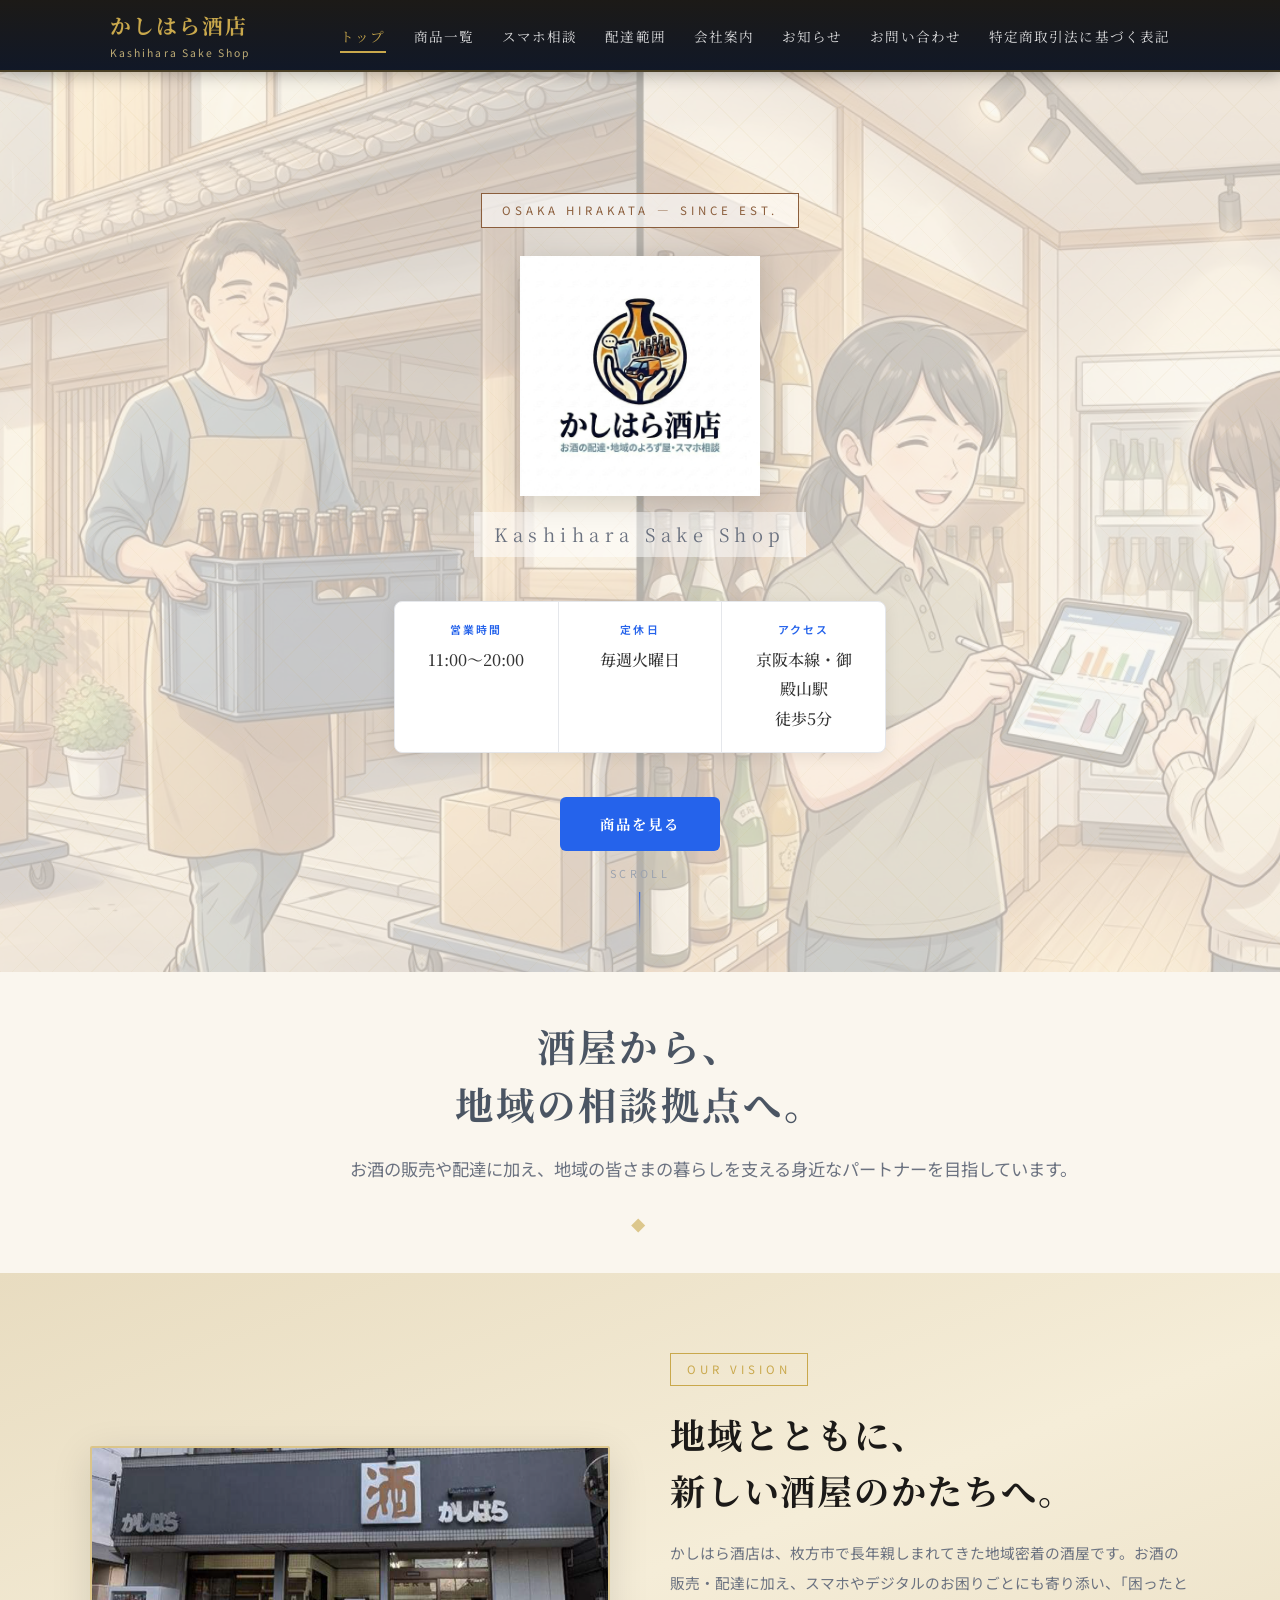
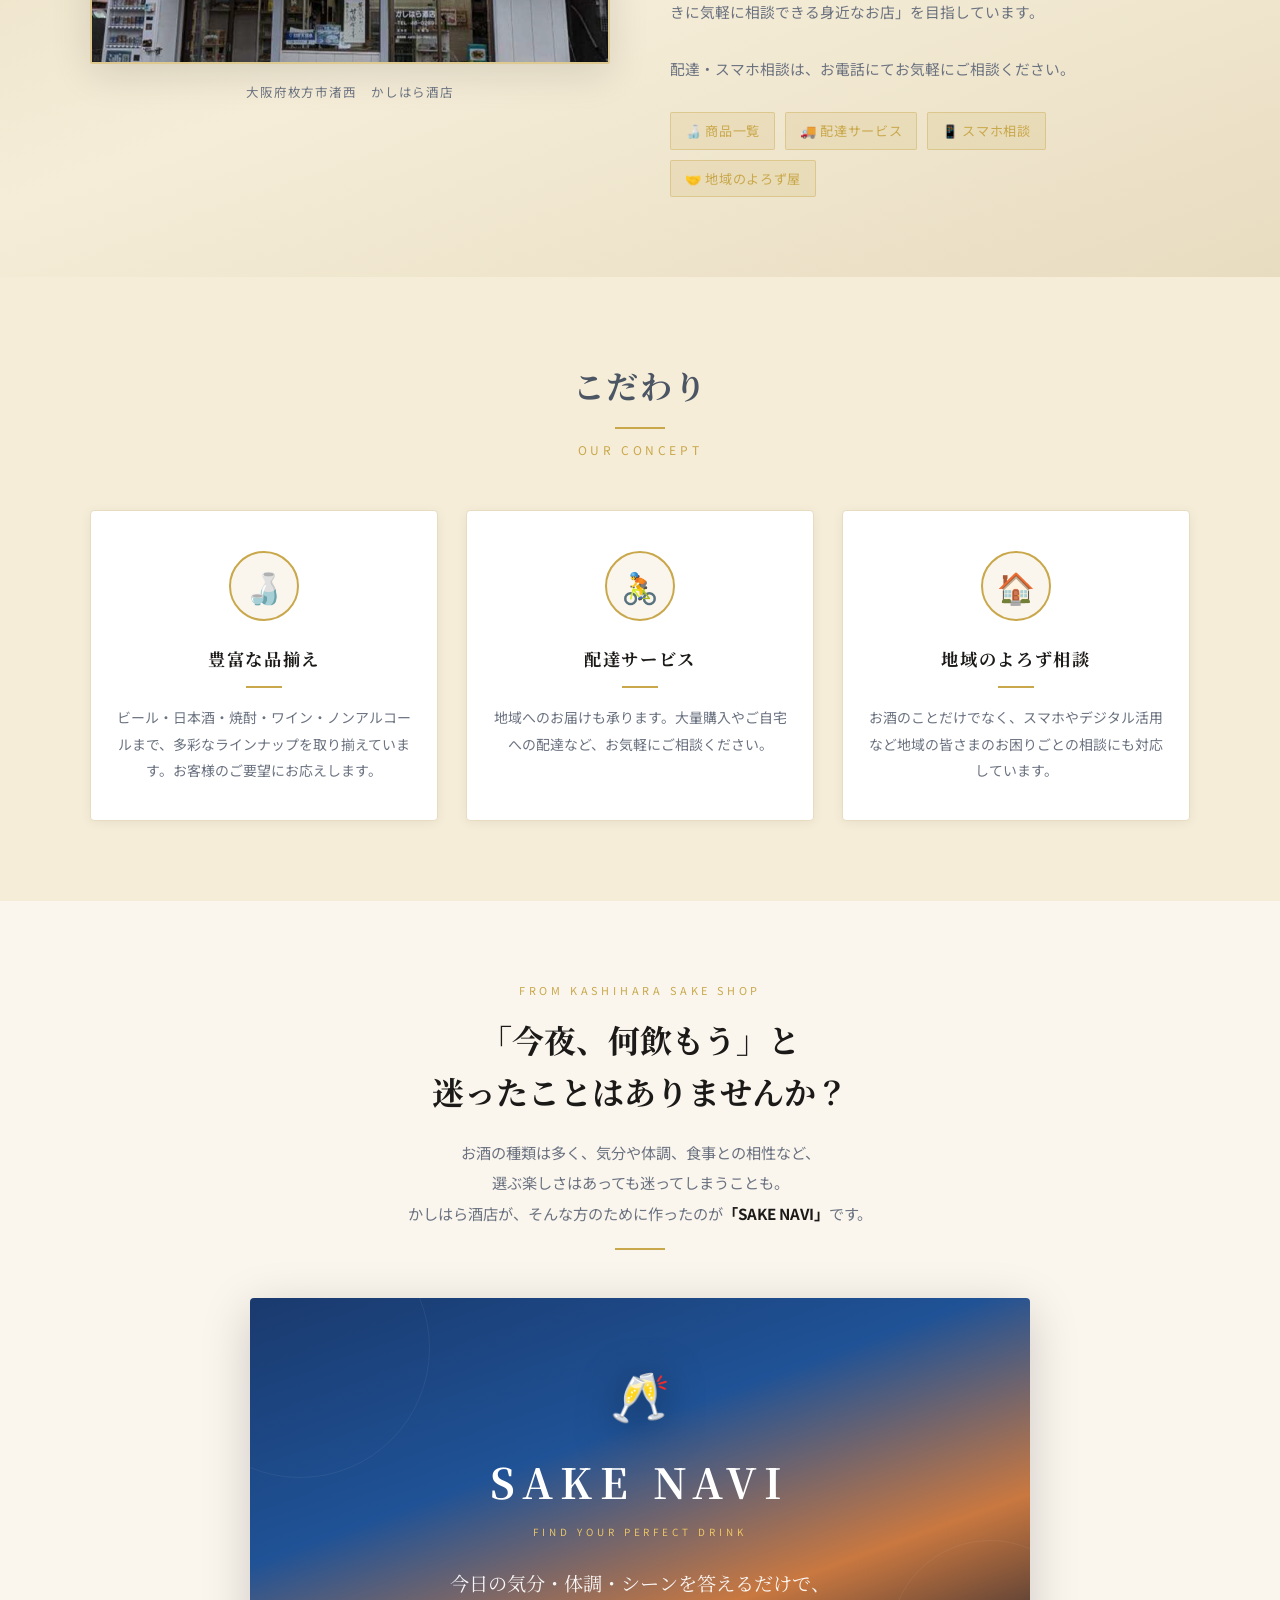
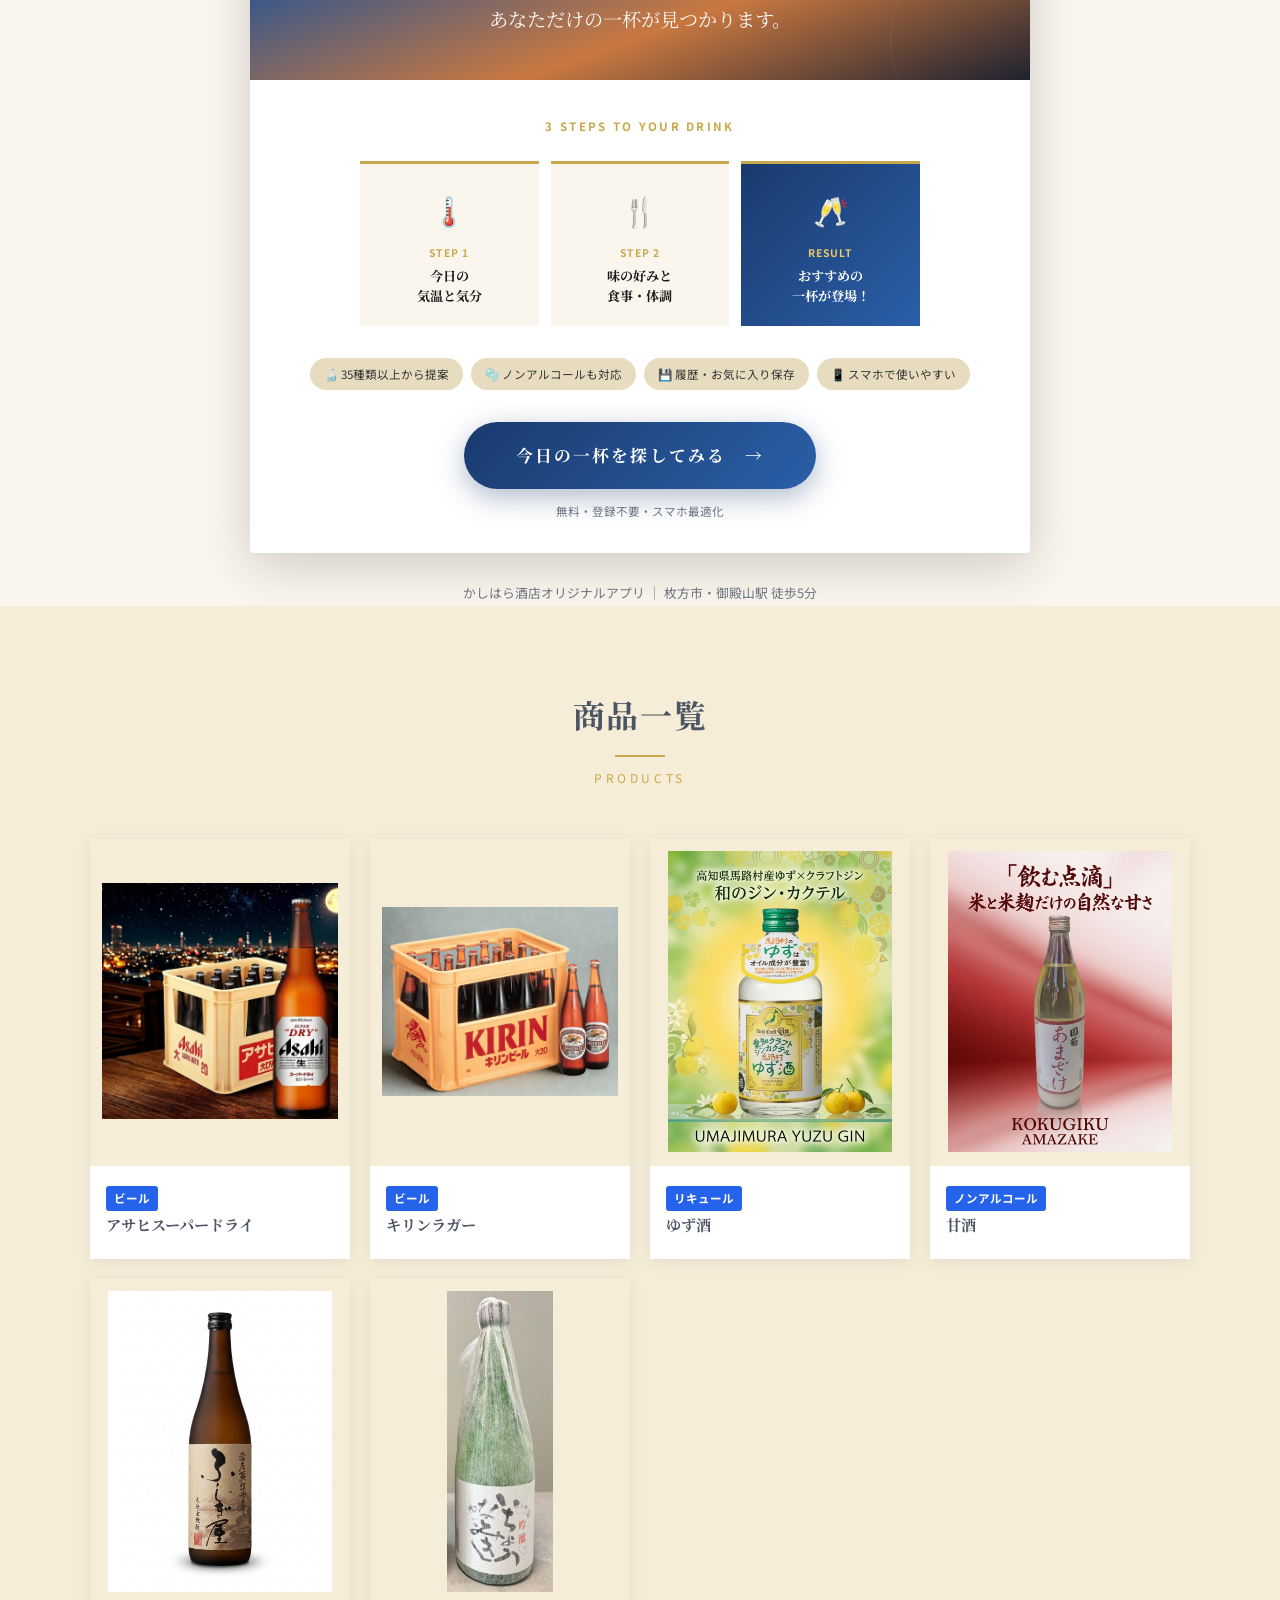
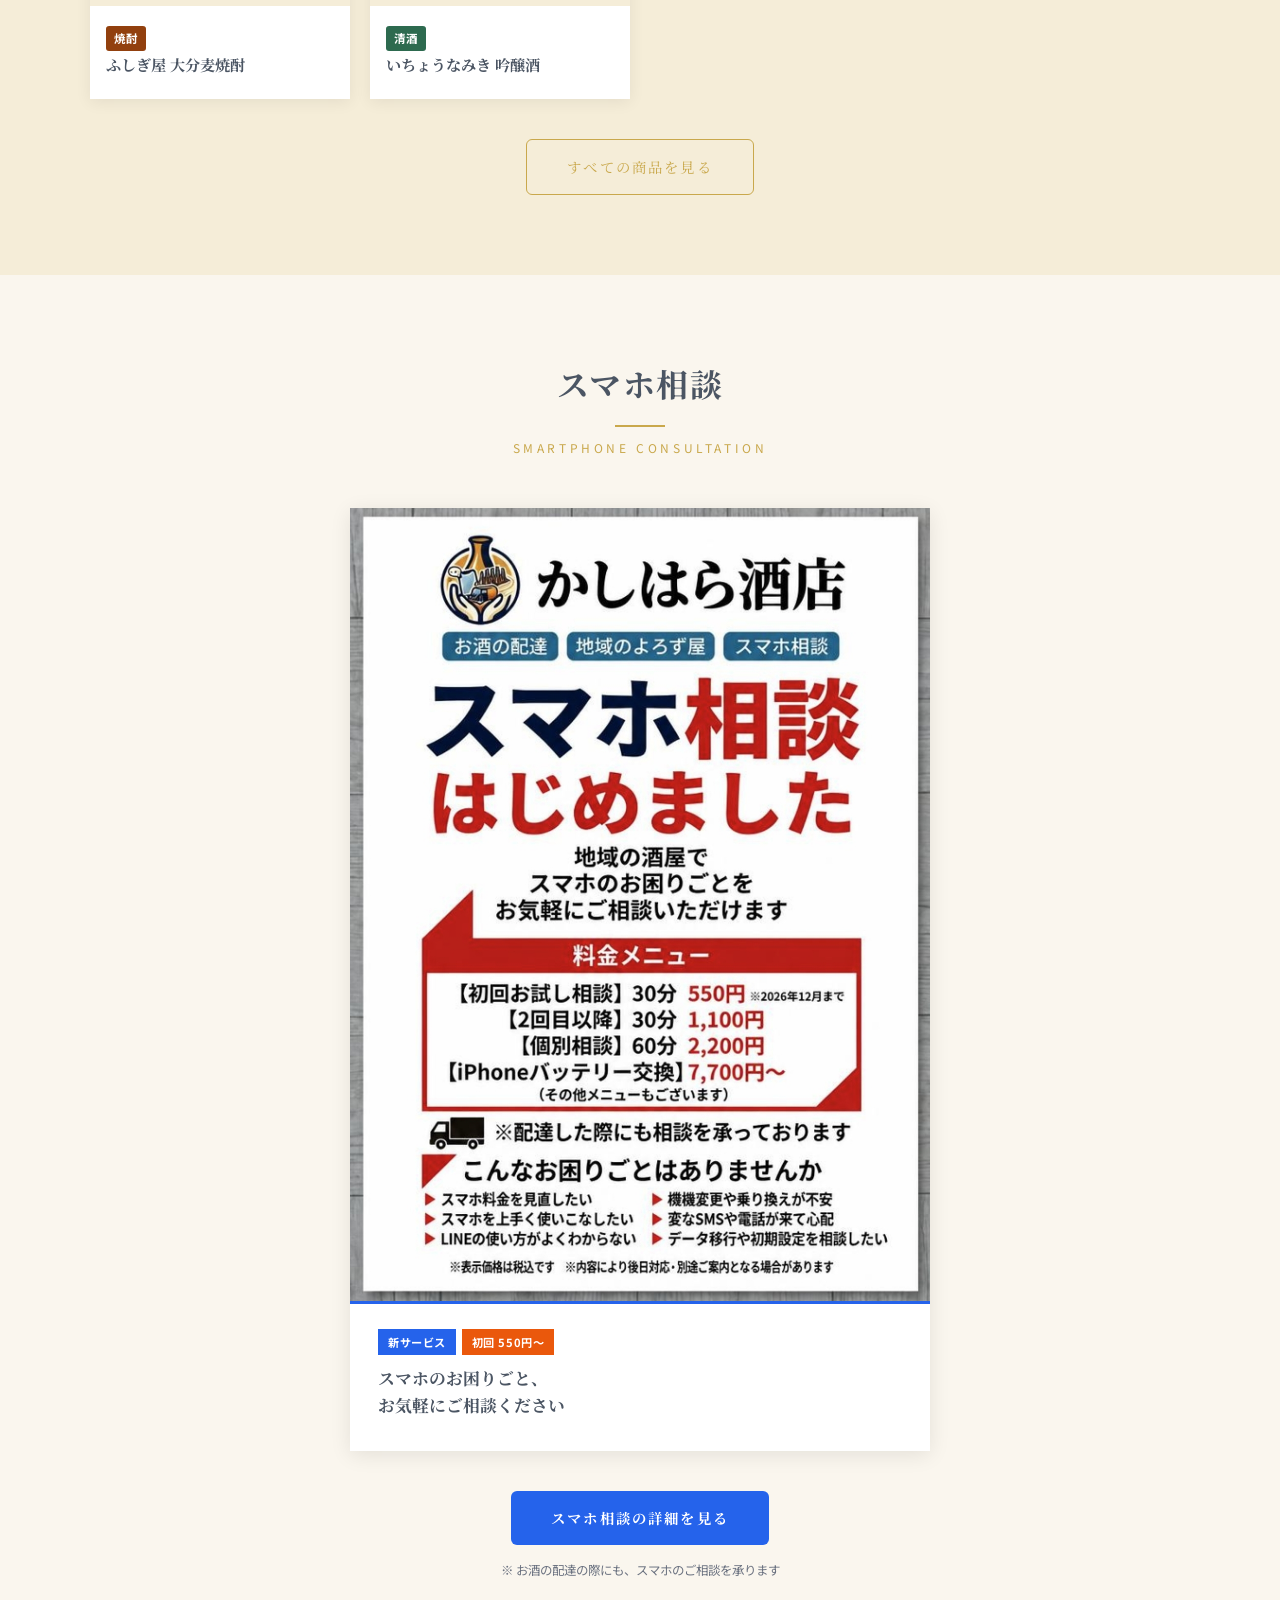
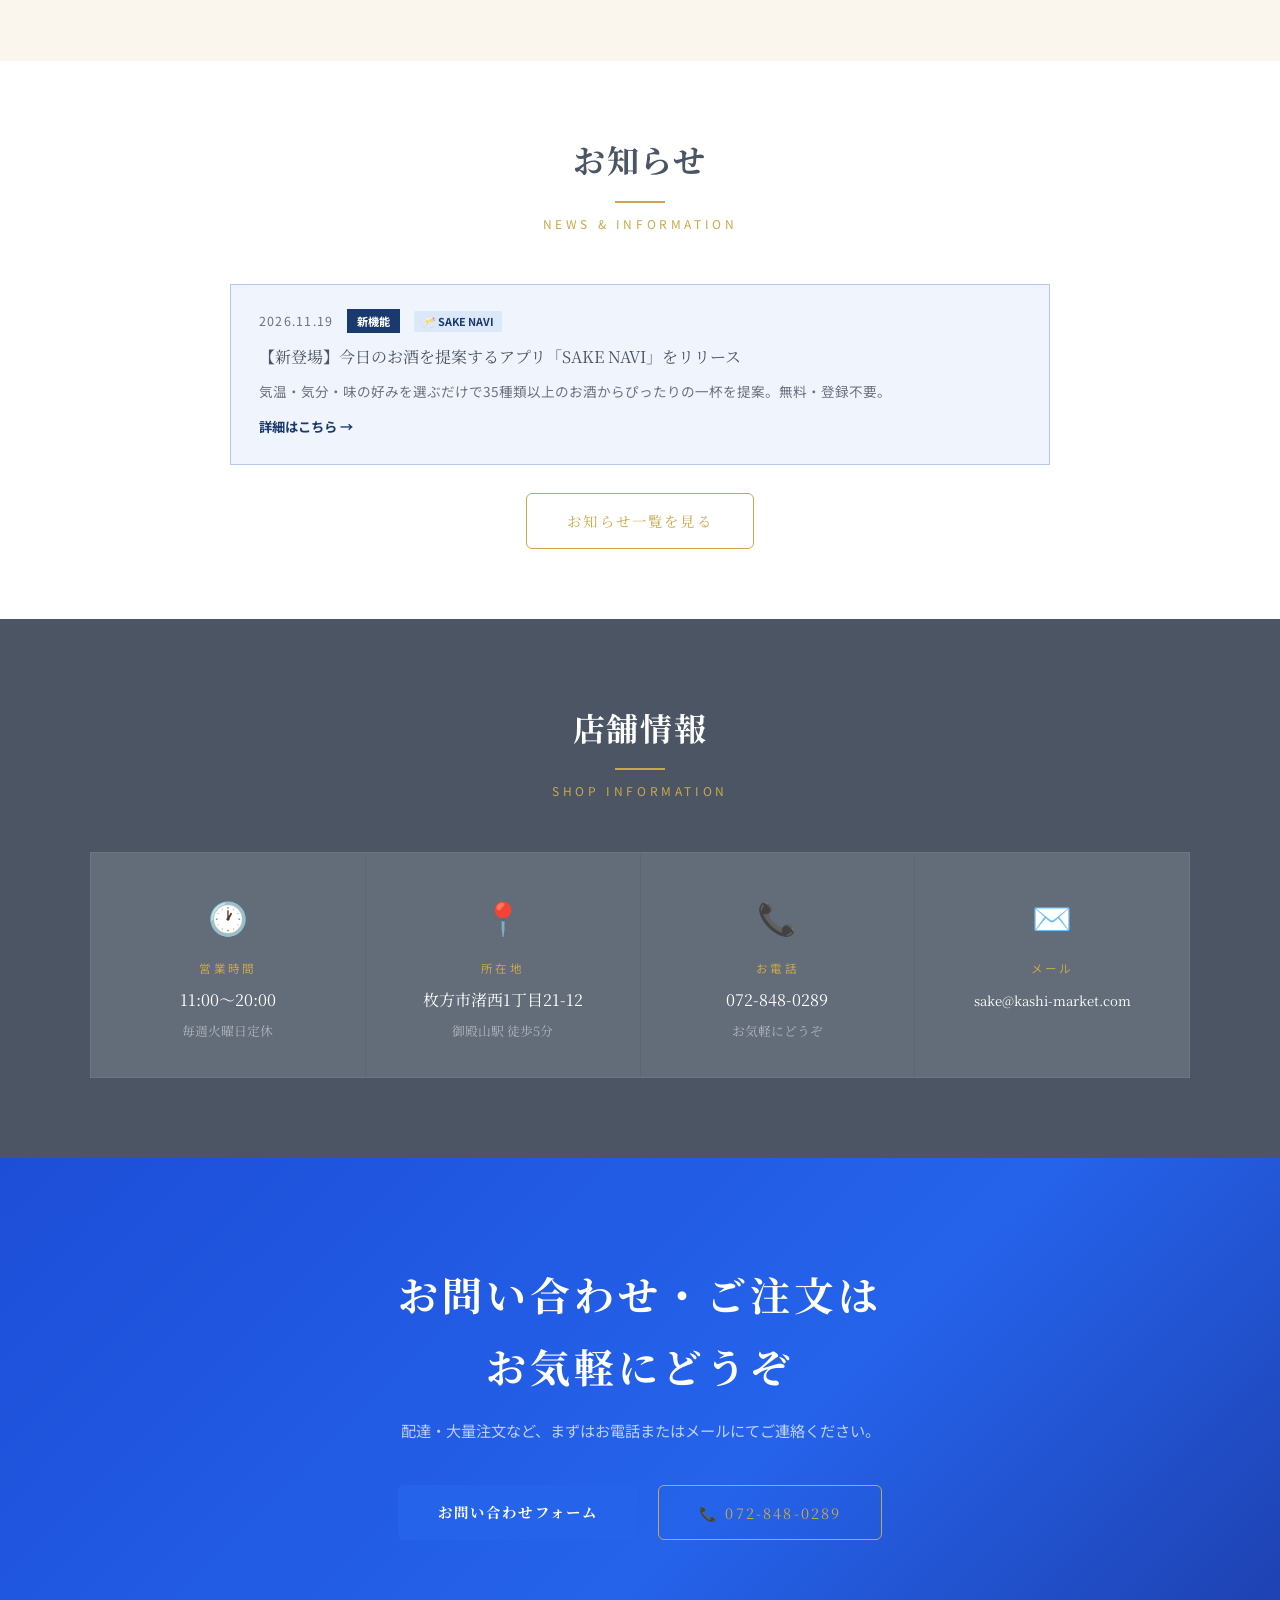
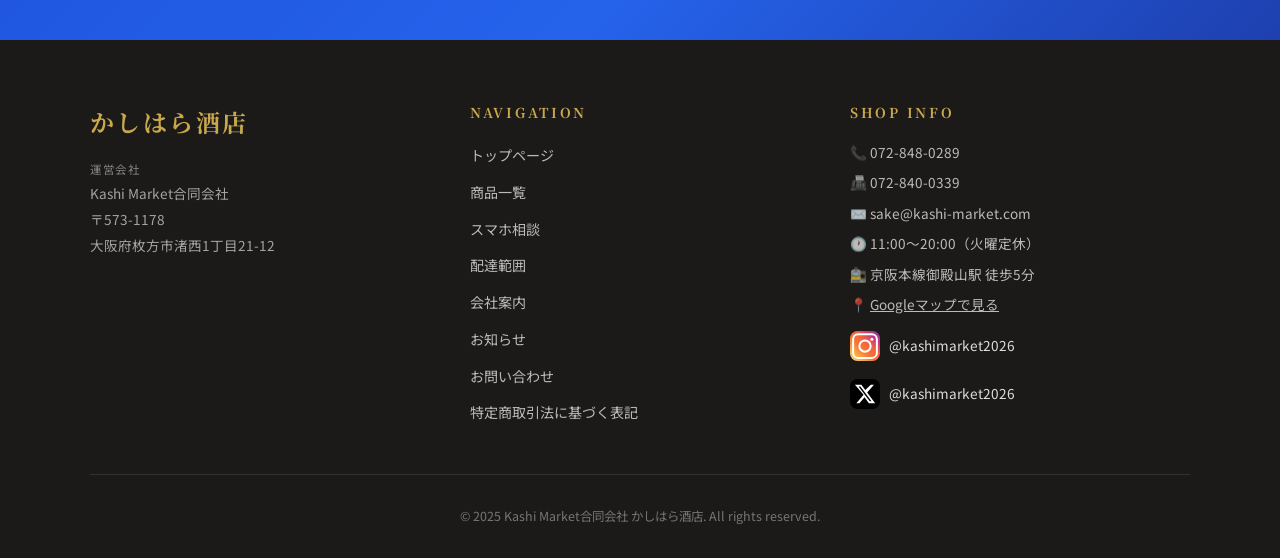
==== index.html @ 2f2d6121 "Add SAKE NAVI news article (news-011) and update top news preview - news.htmlに記事011「SAKE NAVIリリース」を追" ====
﻿<!DOCTYPE html>
<html lang="ja">
<head>
  <meta charset="UTF-8">
  <meta name="viewport" content="width=device-width, initial-scale=1.0">
  <title>かしはら酒店｜枚方市の酒屋・お酒の配達｜御殿山駅徒歩5分</title>
  <meta name="description" content="大阪府枚方市渚西の酒屋「かしはら酒店」。ビール・日本酒・焼酎・地酒・ノンアルコール飲料を豊富に取り揃え、お酒の配達にも対応。京阪本線御殿山駅から徒歩5分、地域密着の酒屋です。">
  <link rel="canonical" href="https://kashi-market.com/">
  <meta property="og:type" content="website">
  <meta property="og:site_name" content="かしはら酒店">
  <meta property="og:locale" content="ja_JP">
  <meta property="og:title" content="かしはら酒店｜枚方市の酒屋・お酒の配達｜御殿山駅徒歩5分">
  <meta property="og:description" content="大阪府枚方市渚西の酒屋「かしはら酒店」。ビール・日本酒・焼酎・地酒・ノンアルコール飲料を豊富に取り揃え、お酒の配達にも対応。京阪本線御殿山駅から徒歩5分、地域密着の酒屋です。">
  <meta property="og:url" content="https://kashi-market.com/">
  <meta property="og:image" content="https://kashi-market.com/ogp.jpg">
  <meta property="og:image:width" content="1200">
  <meta property="og:image:height" content="630">
  <meta name="twitter:card" content="summary_large_image">
  <script type="application/ld+json">
  {
    "@context": "https://schema.org",
    "@type": "LiquorStore",
    "@id": "https://kashi-market.com/#store",
    "name": "かしはら酒店",
    "image": "https://kashi-market.com/かしはら酒店%20外観画像.png",
    "url": "https://kashi-market.com/",
    "telephone": "+81-72-848-0289",
    "faxNumber": "+81-72-840-0339",
    "email": "sake@kashi-market.com",
    "priceRange": "¥¥",
    "address": {
      "@type": "PostalAddress",
      "streetAddress": "渚西1丁目21-12",
      "addressLocality": "枚方市",
      "addressRegion": "大阪府",
      "postalCode": "573-1178",
      "addressCountry": "JP"
    },
    "openingHoursSpecification": [{
      "@type": "OpeningHoursSpecification",
      "dayOfWeek": ["Monday", "Wednesday", "Thursday", "Friday", "Saturday", "Sunday"],
      "opens": "11:00",
      "closes": "20:00"
    }],
    "parentOrganization": {
      "@type": "Organization",
      "name": "Kashi Market合同会社"
    }
  }
  </script>
  <link rel="stylesheet" href="css/style.css">
  <style>
    /* ===== ヒーローセクション ===== */
    .hero {
      position: relative;
      min-height: 100vh;
      display: flex;
      align-items: center;
      justify-content: center;
      overflow: hidden;
      /* アニメイラスト背景 - 配達と店内デジタル接客のビジョン */
      background: url('hero-illust.jpg') center center / cover no-repeat;
      background-color: #F5EDD8; /* 画像ロード前フォールバック */
    }

    /* 画像上に白い半透明オーバーレイ - テキスト可読性確保 */
    .hero::before {
      content: '';
      position: absolute;
      inset: 0;
      background: rgba(250, 246, 238, 0.72);
      pointer-events: none;
    }

    /* 和柄：薄くゴールドのクロスハッチ */
    .hero-pattern {
      position: absolute;
      inset: 0;
      opacity: 0.05;
      background-image:
        repeating-linear-gradient(45deg, #c9a84c 0px, #c9a84c 1px, transparent 1px, transparent 28px),
        repeating-linear-gradient(-45deg, #c9a84c 0px, #c9a84c 1px, transparent 1px, transparent 28px);
    }

    .hero-content {
      position: relative;
      z-index: 1;
      text-align: center;
      padding: 40px 20px;
    }

    /* バッジ：木目ブラウンで上品に */
    .hero-badge {
      display: inline-block;
      font-size: 0.72rem;
      letter-spacing: 0.35em;
      color: #8B5E3C;
      border: 1px solid #8B5E3C;
      padding: 6px 20px;
      margin-bottom: 28px;
      text-transform: uppercase;
      background: rgba(255,255,255,0.6);
    }

    /* タイトル：ロゴ画像 */
    .hero-title {
      display: block;
      margin-bottom: 16px;
    }
    .hero-title img {
      width: 100%;
      max-width: 240px;
      height: auto;
      display: block;
      margin: 0 auto;
      filter: drop-shadow(0 4px 16px rgba(0,0,0,0.18));
    }

    /* サブタイトル */
    .hero-subtitle {
      font-family: 'Noto Serif JP', serif;
      font-size: clamp(0.9rem, 1.8vw, 1.15rem);
      color: #6B7280;
      letter-spacing: 0.3em;
      margin-bottom: 44px;
      background: rgba(255,255,255,0.5);
      display: inline-block;
      padding: 6px 20px;
    }

    /* 店舗情報インフォ */
    .hero-info {
      display: flex;
      justify-content: center;
      gap: 0;
      margin-bottom: 44px;
      flex-wrap: wrap;
      background: #ffffff;
      border: 1px solid #E5E7EB;
      border-radius: 8px;
      overflow: hidden;
      max-width: 640px;
      margin-left: auto;
      margin-right: auto;
      box-shadow: 0 4px 16px rgba(0,0,0,0.08);
    }

    .hero-info-item {
      text-align: center;
      padding: 18px 28px;
      flex: 1;
      border-right: 1px solid #E5E7EB;
    }
    .hero-info-item:last-child { border-right: none; }

    .hero-info-label {
      font-size: 0.68rem;
      color: #2563EB;
      letter-spacing: 0.2em;
      display: block;
      margin-bottom: 5px;
      font-weight: 600;
    }

    .hero-info-value {
      font-family: 'Noto Serif JP', serif;
      font-size: 1rem;
      color: #333333;
      font-weight: 500;
    }

    .hero-divider { display: none; }

    /* SCROLLインジケーター */
    .hero-scroll {
      position: absolute;
      bottom: 36px;
      left: 50%;
      transform: translateX(-50%);
      display: flex;
      flex-direction: column;
      align-items: center;
      gap: 8px;
      color: #9CA3AF;
      font-size: 0.68rem;
      letter-spacing: 0.3em;
      animation: bounce 2s infinite;
    }

    .hero-scroll::after {
      content: '';
      display: block;
      width: 1px;
      height: 44px;
      background: linear-gradient(to bottom, #2563EB, transparent);
    }

    @keyframes bounce {
      0%, 100% { transform: translateX(-50%) translateY(0); }
      50% { transform: translateX(-50%) translateY(8px); }
    }

    /* ===== 新ロゴ・キャッチコピーセクション ===== */
    .logo-intro {
      background: var(--color-bg);
      padding: 45px 20px 35px;
    }
    .logo-intro-inner {
      max-width: 700px;
      margin: 0 auto;
      text-align: center;
    }
    .logo-intro-img {
      width: 100%;
      max-width: 300px;
      height: auto;
      display: block;
      margin: 0 auto 22px;
    }
    /* PC：ロゴを大きく、補足文を1行に */
    @media (min-width: 769px) {
      .logo-intro-inner { max-width: 900px; }
      .logo-intro-img { max-width: 380px; }
      .logo-sub { max-width: none; white-space: nowrap; font-size: 1.1rem; }
    }
    .logo-catch {
      font-family: 'Noto Serif JP', serif;
      font-size: clamp(1.6rem, 4vw, 2.4rem);
      font-weight: 700;
      color: var(--color-primary);
      line-height: 1.5;
      letter-spacing: 0.08em;
      margin-bottom: 20px;
    }
    .logo-sub {
      font-size: 1.08rem;
      color: var(--color-text-light);
      line-height: 1.95;
      max-width: 580px;
      margin: 0 auto;
    }
    .logo-divider {
      color: var(--color-accent);
      font-size: 0.9rem;
      margin-top: 26px;
      opacity: 0.6;
      letter-spacing: 0.3em;
    }

    /* ===== 店舗外観・ビジョンセクション ===== */
    .store-intro {
      background: linear-gradient(160deg, #e8dcc0 0%, #f5edd8 50%, #e8dcc0 100%);
      padding: 80px 20px;
    }
    .store-intro-inner {
      max-width: 1100px;
      margin: 0 auto;
      display: grid;
      grid-template-columns: 1fr 1fr;
      gap: 60px;
      align-items: center;
    }
    .store-photo-wrap {
      position: relative;
    }
    .store-photo {
      width: 100%;
      aspect-ratio: 932 / 390;
      object-fit: fill;
      border-radius: 2px;
      box-shadow: 0 10px 40px rgba(0,0,0,0.12);
      border: 2px solid rgba(201,168,76,0.5);
    }
    .store-photo-caption {
      text-align: center;
      font-size: 0.78rem;
      color: var(--color-text-light);
      margin-top: 10px;
      letter-spacing: 0.15em;
    }
    .store-vision {
      color: var(--color-text);
    }
    .vision-badge {
      display: inline-block;
      font-size: 0.72rem;
      letter-spacing: 0.35em;
      color: var(--color-accent);
      border: 1px solid var(--color-accent);
      padding: 5px 16px;
      margin-bottom: 20px;
      text-transform: uppercase;
    }
    .vision-title {
      font-family: 'Noto Serif JP', serif;
      font-size: clamp(1.5rem, 3vw, 2.2rem);
      color: var(--color-primary-deep);
      line-height: 1.6;
      margin-bottom: 20px;
      letter-spacing: 0.05em;
    }
    .vision-text {
      font-size: 0.92rem;
      color: var(--color-text-light);
      line-height: 2;
      margin-bottom: 28px;
    }
    .vision-tags {
      display: flex;
      flex-wrap: wrap;
      gap: 10px;
    }
    .vtag {
      display: inline-block;
      padding: 6px 14px;
      background: rgba(201,168,76,0.15);
      border: 1px solid rgba(201,168,76,0.4);
      color: var(--color-accent);
      font-size: 0.82rem;
      border-radius: 2px;
      letter-spacing: 0.05em;
    }

    /* ===== コンセプトセクション ===== */
    .concept {
      background-color: var(--color-bg-dark);
    }

    .concept-grid {
      display: grid;
      grid-template-columns: repeat(3, 1fr);
      gap: 28px;
      margin-top: 0;
    }

    .concept-card {
      text-align: center;
      padding: 40px 24px 36px;
      background: var(--color-white);
      border: 1px solid #e8dcc0;
      border-radius: 4px;
      box-shadow: 0 2px 12px rgba(0,0,0,0.06);
      transition: transform 0.3s, box-shadow 0.3s;
    }

    .concept-card:hover {
      transform: translateY(-5px);
      box-shadow: 0 10px 28px rgba(0,0,0,0.11);
    }

    .concept-icon {
      width: 70px;
      height: 70px;
      margin: 0 auto 22px;
      background: var(--color-bg);
      border: 2px solid var(--color-accent);
      border-radius: 50%;
      display: flex;
      align-items: center;
      justify-content: center;
      font-size: 1.9rem;
    }

    .concept-card h3 {
      font-family: 'Noto Serif JP', serif;
      font-size: 1.08rem;
      color: var(--color-primary-deep);
      margin-bottom: 0;
      letter-spacing: 0.1em;
    }

    .concept-card h3::after {
      content: '';
      display: block;
      width: 36px;
      height: 2px;
      background: var(--color-accent);
      margin: 12px auto 16px;
    }

    .concept-card p {
      font-size: 0.87rem;
      color: var(--color-text-light);
      line-height: 1.9;
    }

    /* ===== 商品プレビュー ===== */
    .products-preview {
      background-color: var(--color-bg-dark);
    }

    .products-grid {
      display: grid;
      grid-template-columns: repeat(4, 1fr);
      gap: 20px;
      margin-bottom: 40px;
    }

    .product-card {
      background: var(--color-white);
      overflow: hidden;
      box-shadow: 0 3px 15px rgba(0,0,0,0.07);
      transition: transform 0.3s, box-shadow 0.3s;
      text-decoration: none;
      color: inherit;
      display: block;
    }

    .product-card:hover {
      transform: translateY(-5px);
      box-shadow: 0 10px 30px rgba(0,0,0,0.12);
    }

    .product-img-wrap {
      width: 100%;
      aspect-ratio: 4/5;
      overflow: hidden;
      background: var(--color-bg-dark);
      display: flex;
      align-items: center;
      justify-content: center;
    }

    .product-img-wrap img {
      width: 100%;
      height: 100%;
      object-fit: contain;
      padding: 12px;
      transition: transform 0.4s;
    }

    .product-card:hover .product-img-wrap img {
      transform: scale(1.05);
    }

    .product-info {
      padding: 16px;
      border-top: 2px solid var(--color-bg-dark);
    }

    .product-info h3 {
      font-family: 'Noto Serif JP', serif;
      font-size: 0.95rem;
      color: var(--color-primary);
      margin-bottom: 5px;
    }

    .product-tag {
      display: inline-block;
      font-size: 0.72rem;
      padding: 2px 8px;
      background: #2563EB;
      color: #ffffff;
      font-weight: 700;
      border-radius: 3px;
    }

    .products-preview-cta {
      text-align: center;
    }

    /* ===== 店舗情報ハイライト ===== */
    .info-highlight {
      background: var(--color-primary);
      color: var(--color-white);
    }

    .info-highlight .section-title {
      color: var(--color-white);
    }

    .info-highlight .section-title::after {
      background: var(--color-accent);
    }

    .info-highlight .section-title-en {
      color: var(--color-accent);
    }

    .info-cards {
      display: grid;
      grid-template-columns: repeat(4, 1fr);
      gap: 1px;
      background: rgba(255,255,255,0.1);
      border: 1px solid rgba(255,255,255,0.1);
    }

    .info-card {
      background: rgba(255,255,255,0.04);
      padding: 35px 20px;
      text-align: center;
      transition: background 0.3s;
    }

    .info-card:hover {
      background: rgba(255,255,255,0.08);
    }

    .info-card-icon {
      font-size: 2rem;
      margin-bottom: 12px;
    }

    .info-card-label {
      font-size: 0.72rem;
      color: var(--color-accent);
      letter-spacing: 0.2em;
      margin-bottom: 8px;
    }

    .info-card-value {
      font-family: 'Noto Serif JP', serif;
      font-size: 1rem;
      color: var(--color-white);
    }

    .info-card-value small {
      display: block;
      font-size: 0.8rem;
      color: rgba(255,255,255,0.5);
      margin-top: 4px;
    }

    /* ===== CTAセクション（デジタルブルー） ===== */
    .cta-section {
      background: linear-gradient(135deg, #1d4ed8 0%, #2563EB 60%, #1e40af 100%);
      text-align: center;
      padding: 100px 20px;
    }

    .cta-section h2 {
      font-family: 'Noto Serif JP', serif;
      font-size: clamp(1.5rem, 4vw, 2.5rem);
      color: var(--color-white);
      margin-bottom: 15px;
      letter-spacing: 0.1em;
    }

    .cta-section p {
      color: rgba(255,255,255,0.7);
      margin-bottom: 40px;
      font-size: 0.95rem;
    }

    .cta-buttons {
      display: flex;
      gap: 20px;
      justify-content: center;
      flex-wrap: wrap;
    }

    /* レスポンシブ */
    @media (max-width: 768px) {
      /* スマホ：イラスト全体をそのまま表示 */
      .hero {
        background-size: contain;
        background-position: top center;
        background-color: #F5EDD8;
        min-height: auto;
        padding-bottom: 50px;
      }
      /* オーバーレイを完全に消してイラストをくっきり表示 */
      .hero::before {
        background: transparent;
      }
      .hero-content {
        margin-top: max(52vw, 160px);
        background: rgba(250,246,238,0.93);
        padding: 24px 16px 36px;
        border-radius: 8px;
        box-shadow: 0 4px 20px rgba(0,0,0,0.08);
      }
      .store-intro-inner { grid-template-columns:1fr; gap:30px; }
      .concept-grid {
        grid-template-columns: 1fr;
      }
      .products-grid {
        grid-template-columns: repeat(2, 1fr);
      }
      .info-cards {
        grid-template-columns: repeat(2, 1fr);
      }
      /* スマホ：縦積みリスト形式に変更 */
      .hero-info {
        flex-direction: column;
        max-width: 320px;
        gap: 0;
      }
      .hero-info-item {
        display: flex;
        align-items: center;
        justify-content: space-between;
        padding: 13px 18px;
        border-right: none;
        border-bottom: 1px solid #E5E7EB;
        text-align: left;
        flex: none;
      }
      .hero-info-item:last-child { border-bottom: none; }
      .hero-info-label {
        font-size: 0.7rem;
        margin-bottom: 0;
        white-space: nowrap;
        flex-shrink: 0;
        margin-right: 12px;
      }
      .hero-info-value {
        font-size: 0.95rem;
        text-align: right;
        line-height: 1.5;
      }
      .hero-divider { display: none; }
    }

    @media (max-width: 480px) {
      .products-grid {
        grid-template-columns: 1fr 1fr;
      }
      .info-cards {
        grid-template-columns: 1fr 1fr;
      }
    }

    /* ===== スマホ相談プレビュー ===== */
    .smartphone-preview { background: var(--color-bg); padding: 80px 20px; }
    .sp-preview-wrap { max-width: 580px; margin: 0 auto 40px; }
    .sp-preview-card {
      display: block;
      text-decoration: none;
      background: var(--color-white);
      box-shadow: 0 4px 20px rgba(0,0,0,0.09);
      overflow: hidden;
      transition: transform 0.3s, box-shadow 0.3s;
    }
    .sp-preview-card:hover {
      transform: translateY(-6px);
      box-shadow: 0 14px 40px rgba(0,0,0,0.14);
    }
    .sp-preview-img-wrap {
      width: 100%;
      overflow: hidden;
      position: relative;
    }
    .sp-preview-img-wrap img {
      width: 100%;
      height: auto;
      display: block;
      transition: transform 0.4s;
    }
    .sp-preview-card:hover .sp-preview-img-wrap img { transform: scale(1.02); }
    .sp-preview-overlay {
      position: absolute;
      inset: 0;
      background: rgba(37,99,235,0.6);
      color: #fff;
      display: flex;
      align-items: center;
      justify-content: center;
      font-family: 'Noto Serif JP', serif;
      font-size: 1.2rem;
      letter-spacing: 0.2em;
      opacity: 0;
      transition: opacity 0.3s;
    }
    .sp-preview-card:hover .sp-preview-overlay { opacity: 1; }
    .sp-preview-info {
      padding: 22px 28px 24px;
      border-top: 3px solid var(--color-blue);
    }
    .sp-preview-tag {
      display: inline-block;
      font-size: 0.7rem;
      padding: 3px 10px;
      background: var(--color-blue);
      color: var(--color-white);
      font-weight: 700;
      margin-bottom: 10px;
      letter-spacing: 0.05em;
    }
    .sp-preview-info h3 {
      font-family: 'Noto Serif JP', serif;
      font-size: 1.05rem;
      color: var(--color-primary);
      margin-bottom: 8px;
      line-height: 1.6;
    }
    .sp-preview-info p {
      font-size: 0.83rem;
      color: var(--color-text-light);
      line-height: 1.9;
    }
  </style>
</head>
<body>

  <!-- ヘッダー -->
  <header>
    <div class="header-inner">
      <a href="index.html" class="logo">
        <span class="logo-jp">かしはら酒店</span>
        <span class="logo-en">Kashihara Sake Shop</span>
      </a>
      <div class="hamburger" onclick="toggleNav()">
        <span></span><span></span><span></span>
      </div>
      <nav id="main-nav">
        <ul>
          <li><a href="index.html" class="active">トップ</a></li>
          <li><a href="products.html">商品一覧</a></li>
          <li><a href="smartphone.html">スマホ相談</a></li>
          <li><a href="delivery.html">配達範囲</a></li>
          <li><a href="about.html">会社案内</a></li>
          <li><a href="news.html">お知らせ</a></li>
          <li><a href="contact.html">お問い合わせ</a></li>
          <li><a href="tokusho.html">特定商取引法に基づく表記</a></li>
        </ul>
      </nav>
    </div>
  </header>

  <!-- ヒーロー -->
  <section class="hero">
    <div class="hero-pattern"></div>
    <div class="hero-content">
      <div class="hero-badge">Osaka Hirakata — Since Est.</div>
      <h1 class="hero-title">
        <img src="かしはら酒店ロゴ.jpg" alt="かしはら酒店">
      </h1>
      <p class="hero-subtitle">Kashihara Sake Shop</p>
      <div class="hero-info">
        <div class="hero-info-item">
          <span class="hero-info-label">営業時間</span>
          <span class="hero-info-value">11:00〜20:00</span>
        </div>
        <div class="hero-divider">｜</div>
        <div class="hero-info-item">
          <span class="hero-info-label">定休日</span>
          <span class="hero-info-value">毎週火曜日</span>
        </div>
        <div class="hero-divider">｜</div>
        <div class="hero-info-item">
          <span class="hero-info-label">アクセス</span>
          <span class="hero-info-value">京阪本線・御殿山駅<br>徒歩5分</span>
        </div>
      </div>
      <a href="products.html" class="btn btn-primary">商品を見る</a>
    </div>
    <div class="hero-scroll">SCROLL</div>
  </section>

  <!-- 新ロゴ・キャッチコピー -->
  <section class="logo-intro">
    <div class="logo-intro-inner">
      <h2 class="logo-catch">酒屋から、<br>地域の相談拠点へ。</h2>
      <p class="logo-sub">お酒の販売や配達に加え、地域の皆さまの暮らしを支える身近なパートナーを目指しています。</p>
      <div class="logo-divider">◆</div>
    </div>
  </section>

  <!-- 店舗外観 & ビジョン -->
  <section class="store-intro">
    <div class="store-intro-inner">

      <!-- 外観写真 -->
      <div class="store-photo-wrap">
        <img src="かしはら酒店 外観画像.png" alt="かしはら酒店 外観" class="store-photo">
        <div class="store-photo-caption">大阪府枚方市渚西　かしはら酒店</div>
      </div>

      <!-- ビジョンテキスト -->
      <div class="store-vision">
        <div class="vision-badge">Our Vision</div>
        <h2 class="vision-title">地域とともに、<br>新しい酒屋のかたちへ。</h2>
        <p class="vision-text">
          かしはら酒店は、枚方市で長年親しまれてきた地域密着の酒屋です。お酒の販売・配達に加え、スマホやデジタルのお困りごとにも寄り添い、「困ったときに気軽に相談できる身近なお店」を目指しています。
        </p>
        <p class="vision-text">
          配達・スマホ相談は、お電話にてお気軽にご相談ください。
        </p>
        <div class="vision-tags">
          <span class="vtag">🍶 商品一覧</span>
          <span class="vtag">🚚 配達サービス</span>
          <span class="vtag">📱 スマホ相談</span>
          <span class="vtag">🤝 地域のよろず屋</span>
        </div>
      </div>

    </div>
  </section>

  <!-- コンセプト -->
  <section class="concept">
    <div class="section-inner">
      <h2 class="section-title">こだわり</h2>
      <p class="section-title-en">Our Concept</p>
      <div class="concept-grid">
        <div class="concept-card">
          <div class="concept-icon"><span>🍶</span></div>
          <h3>豊富な品揃え</h3>
          <p>ビール・日本酒・焼酎・ワイン・ノンアルコールまで、多彩なラインナップを取り揃えています。お客様のご要望にお応えします。</p>
        </div>
        <div class="concept-card">
          <div class="concept-icon"><span>🚴</span></div>
          <h3>配達サービス</h3>
          <p>地域へのお届けも承ります。大量購入やご自宅への配達など、お気軽にご相談ください。</p>
        </div>
        <div class="concept-card">
          <div class="concept-icon"><span>🏠</span></div>
          <h3>地域のよろず相談</h3>
          <p>お酒のことだけでなく、スマホやデジタル活用など地域の皆さまのお困りごとの相談にも対応しています。</p>
        </div>
      </div>
    </div>
  </section>

  <!-- SAKE NAVI バナー -->
  <section style="background:var(--color-bg);padding:80px 20px 0;">
    <div style="max-width:780px;margin:0 auto;">

      <!-- 導入文：店主からのひとこと -->
      <div style="text-align:center;margin-bottom:48px;">
        <p style="font-size:0.68rem;letter-spacing:0.35em;color:var(--color-accent);text-transform:uppercase;margin-bottom:14px;">From Kashihara Sake Shop</p>
        <h2 style="font-family:'Noto Serif JP',serif;font-size:clamp(1.4rem,4vw,2rem);color:var(--color-primary-deep);line-height:1.6;margin:0 0 20px;">「今夜、何飲もう」と<br>迷ったことはありませんか？</h2>
        <p style="font-size:0.95rem;color:var(--color-text-light);line-height:2;max-width:560px;margin:0 auto 20px;">お酒の種類は多く、気分や体調、食事との相性など、<br>選ぶ楽しさはあっても迷ってしまうことも。<br>かしはら酒店が、そんな方のために作ったのが<strong style="color:var(--color-primary-deep);">「SAKE NAVI」</strong>です。</p>
        <div style="width:50px;height:2px;background:var(--color-accent);margin:0 auto;"></div>
      </div>

      <!-- アプリ本体カード -->
      <div style="border-radius:4px;overflow:hidden;box-shadow:0 12px 50px rgba(0,0,0,0.18);">

        <!-- カード上部：グラデーション -->
        <div style="background:linear-gradient(160deg,#1a3a6e 0%,#1f5296 40%,#c97840 72%,#1e2230 100%);padding:52px 24px 44px;text-align:center;position:relative;overflow:hidden;">
          <!-- 装飾円 -->
          <div style="position:absolute;width:260px;height:260px;border-radius:50%;border:1px solid rgba(255,255,255,0.06);top:-80px;left:-80px;pointer-events:none;"></div>
          <div style="position:absolute;width:200px;height:200px;border-radius:50%;border:1px solid rgba(255,255,255,0.06);bottom:-60px;right:-60px;pointer-events:none;"></div>

          <div style="position:relative;">
            <div style="font-size:3rem;margin-bottom:8px;filter:drop-shadow(0 8px 20px rgba(0,0,0,0.5));">🥂</div>
            <h3 style="font-family:'Noto Serif JP',serif;font-size:clamp(1.8rem,5vw,2.6rem);color:#fff;letter-spacing:0.18em;margin:0 0 4px;font-weight:700;">SAKE NAVI</h3>
            <p style="font-size:0.62rem;letter-spacing:0.4em;color:rgba(255,215,100,0.85);margin:0 0 24px;text-transform:uppercase;">Find Your Perfect Drink</p>
            <p style="font-family:'Noto Serif JP',serif;font-size:clamp(1rem,3vw,1.2rem);color:#fff;line-height:1.85;margin:0;opacity:0.95;">今日の気分・体調・シーンを答えるだけで、<br>あなただけの一杯が見つかります。</p>
          </div>
        </div>

        <!-- カード中部：3ステップ -->
        <div style="background:#fff;padding:36px 24px 32px;">
          <p style="text-align:center;font-size:0.72rem;letter-spacing:0.2em;color:var(--color-accent);margin:0 0 24px;font-weight:700;">3 STEPS TO YOUR DRINK</p>
          <div style="display:grid;grid-template-columns:1fr 1fr 1fr;gap:12px;max-width:560px;margin:0 auto 32px;">

            <div style="text-align:center;padding:20px 8px;background:var(--color-bg);border-top:3px solid var(--color-accent);">
              <div style="font-size:1.8rem;margin-bottom:8px;">🌡️</div>
              <div style="font-size:0.65rem;font-weight:700;color:var(--color-accent);letter-spacing:0.1em;margin-bottom:4px;">STEP 1</div>
              <div style="font-family:'Noto Serif JP',serif;font-size:0.82rem;color:var(--color-primary-deep);font-weight:700;line-height:1.5;">今日の<br>気温と気分</div>
            </div>

            <div style="text-align:center;padding:20px 8px;background:var(--color-bg);border-top:3px solid var(--color-accent);">
              <div style="font-size:1.8rem;margin-bottom:8px;">🍴</div>
              <div style="font-size:0.65rem;font-weight:700;color:var(--color-accent);letter-spacing:0.1em;margin-bottom:4px;">STEP 2</div>
              <div style="font-family:'Noto Serif JP',serif;font-size:0.82rem;color:var(--color-primary-deep);font-weight:700;line-height:1.5;">味の好みと<br>食事・体調</div>
            </div>

            <div style="text-align:center;padding:20px 8px;background:linear-gradient(135deg,#1a3a6e,#2b5fa8);border-top:3px solid #c9a84c;">
              <div style="font-size:1.8rem;margin-bottom:8px;">🥂</div>
              <div style="font-size:0.65rem;font-weight:700;color:rgba(255,215,100,0.9);letter-spacing:0.1em;margin-bottom:4px;">RESULT</div>
              <div style="font-family:'Noto Serif JP',serif;font-size:0.82rem;color:#fff;font-weight:700;line-height:1.5;">おすすめの<br>一杯が登場！</div>
            </div>

          </div>

          <!-- 特徴メモ -->
          <div style="display:flex;flex-wrap:wrap;justify-content:center;gap:8px;margin-bottom:32px;">
            <span style="font-size:0.72rem;background:var(--color-bg-alt);color:var(--color-text);padding:6px 14px;border-radius:20px;">🍶 35種類以上から提案</span>
            <span style="font-size:0.72rem;background:var(--color-bg-alt);color:var(--color-text);padding:6px 14px;border-radius:20px;">🫧 ノンアルコールも対応</span>
            <span style="font-size:0.72rem;background:var(--color-bg-alt);color:var(--color-text);padding:6px 14px;border-radius:20px;">💾 履歴・お気に入り保存</span>
            <span style="font-size:0.72rem;background:var(--color-bg-alt);color:var(--color-text);padding:6px 14px;border-radius:20px;">📱 スマホで使いやすい</span>
          </div>

          <!-- CTAボタン -->
          <div style="text-align:center;">
            <a href="sake_navi.html" style="display:inline-block;text-decoration:none;background:linear-gradient(135deg,#1a3a6e,#2b5fa8);color:#fff;font-family:'Noto Serif JP',serif;font-size:1.05rem;font-weight:700;letter-spacing:0.12em;padding:18px 52px;border-radius:50px;box-shadow:0 8px 28px rgba(26,58,110,0.35);transition:all 0.3s;"
              onmouseover="this.style.transform='translateY(-4px)';this.style.boxShadow='0 16px 40px rgba(26,58,110,0.45)';"
              onmouseout="this.style.transform='translateY(0)';this.style.boxShadow='0 8px 28px rgba(26,58,110,0.35)';">
              今日の一杯を探してみる　→
            </a>
            <p style="font-size:0.72rem;color:var(--color-text-light);margin-top:12px;">無料・登録不要・スマホ最適化</p>
          </div>
        </div>

      </div><!-- /カード -->

      <div style="text-align:center;padding:28px 0 0;">
        <p style="font-size:0.8rem;color:var(--color-text-light);line-height:1.9;">かしはら酒店オリジナルアプリ ｜ 枚方市・御殿山駅 徒歩5分</p>
      </div>

    </div>
  </section>

  <!-- 商品プレビュー -->
  <section class="products-preview">
    <div class="section-inner">
      <h2 class="section-title">商品一覧</h2>
      <p class="section-title-en">Products</p>
      <div class="products-grid">
        <a href="products.html#card-asahi" class="product-card">
          <div class="product-img-wrap">
            <img src="アサヒスーパードライ大瓶ビール画像.png" alt="アサヒスーパードライ 大瓶">
          </div>
          <div class="product-info">
            <span class="product-tag">ビール</span>
            <h3>アサヒスーパードライ</h3>
          </div>
        </a>
        <a href="products.html#card-kirin" class="product-card">
          <div class="product-img-wrap">
            <img src="キリンラガー大瓶ビール画像.png" alt="キリンラガー 大瓶">
          </div>
          <div class="product-info">
            <span class="product-tag">ビール</span>
            <h3>キリンラガー</h3>
          </div>
        </a>
        <a href="products.html#card-yuzu" class="product-card">
          <div class="product-img-wrap">
            <img src="ゆず酒 画像.png" alt="ゆず酒">
          </div>
          <div class="product-info">
            <span class="product-tag">リキュール</span>
            <h3>ゆず酒</h3>
          </div>
        </a>
        <a href="products.html#card-amazake" class="product-card">
          <div class="product-img-wrap">
            <img src="甘酒 画像.png" alt="甘酒">
          </div>
          <div class="product-info">
            <span class="product-tag">ノンアルコール</span>
            <h3>甘酒</h3>
          </div>
        </a>
        <a href="products.html#card-fushigiya" class="product-card">
          <div class="product-img-wrap">
            <img src="ふしぎ屋画像.png" alt="ふしぎ屋 大分麦焼酎">
          </div>
          <div class="product-info">
            <span class="product-tag" style="background:#92400e;">焼酎</span>
            <h3>ふしぎ屋 大分麦焼酎</h3>
          </div>
        </a>
        <a href="products.html#card-ichonamiki" class="product-card">
          <div class="product-img-wrap">
            <img src="いちょうなみき商品写真.png" alt="いちょうなみき 吟醸酒">
          </div>
          <div class="product-info">
            <span class="product-tag" style="background:#2d6a4f;">清酒</span>
            <h3>いちょうなみき 吟醸酒</h3>
          </div>
        </a>
      </div>
      <div class="products-preview-cta">
        <a href="products.html" class="btn btn-outline">すべての商品を見る</a>
      </div>
    </div>
  </section>

  <!-- スマホ相談プレビュー -->
  <section class="smartphone-preview">
    <div class="section-inner">
      <h2 class="section-title">スマホ相談</h2>
      <p class="section-title-en">Smartphone Consultation</p>
      <div class="sp-preview-wrap">
        <a href="smartphone.html" class="sp-preview-card">
          <div class="sp-preview-img-wrap">
            <img src="スマホ相談メニュー一覧.png" alt="スマホ相談はじめました チラシ — かしはら酒店のスマホ相談サービス">
            <div class="sp-preview-overlay">詳しく見る →</div>
          </div>
          <div class="sp-preview-info">
            <span class="sp-preview-tag">新サービス</span><span style="display:inline-block;font-size:0.7rem;padding:3px 10px;background:#ea580c;color:#fff;font-weight:700;margin-left:6px;margin-bottom:10px;letter-spacing:0.05em;">初回 550円〜</span>
            <h3>スマホのお困りごと、<br>お気軽にご相談ください</h3>
          </div>
        </a>
      </div>
      <div class="products-preview-cta">
        <a href="smartphone.html" class="btn btn-primary">スマホ相談の詳細を見る</a>
        <p style="font-size:0.78rem;color:var(--color-text-light);text-align:center;margin-top:14px;">※ お酒の配達の際にも、スマホのご相談を承ります</p>
      </div>
    </div>
  </section>

  <!-- お知らせプレビュー -->
  <section style="background:var(--color-white);padding:70px 20px;">
    <div class="section-inner">
      <h2 class="section-title">お知らせ</h2>
      <p class="section-title-en">News &amp; Information</p>
      <div style="max-width:820px;margin:0 auto;">
        <a href="news.html#news-011" style="display:block;text-decoration:none;border:1px solid #b8c8e8;padding:24px 28px;transition:box-shadow 0.3s,transform 0.3s;background:#f0f4fc;" onmouseover="this.style.boxShadow='0 8px 28px rgba(0,0,0,0.1)';this.style.transform='translateY(-3px)';" onmouseout="this.style.boxShadow='none';this.style.transform='translateY(0)';">
          <div style="display:flex;align-items:center;gap:14px;margin-bottom:10px;flex-wrap:wrap;">
            <span style="font-size:0.78rem;color:var(--color-text-light);letter-spacing:0.1em;">2026.11.19</span>
            <span style="font-size:0.7rem;padding:2px 10px;background:#1a3a6e;color:#fff;font-weight:700;">新機能</span>
            <span style="font-size:0.68rem;padding:1px 8px;background:#dce8f8;color:#1a3a6e;font-weight:700;border-radius:2px;">🥂 SAKE NAVI</span>
          </div>
          <p style="font-family:'Noto Serif JP',serif;font-size:1rem;color:var(--color-primary);line-height:1.7;margin-bottom:8px;">【新登場】今日のお酒を提案するアプリ「SAKE NAVI」をリリース</p>
          <p style="font-size:0.85rem;color:var(--color-text-light);line-height:1.8;">気温・気分・味の好みを選ぶだけで35種類以上のお酒からぴったりの一杯を提案。無料・登録不要。</p>
          <span style="display:inline-block;margin-top:12px;font-size:0.83rem;color:#1a3a6e;font-weight:700;">詳細はこちら →</span>
        </a>
        <div style="text-align:center;margin-top:28px;">
          <a href="news.html" class="btn btn-outline">お知らせ一覧を見る</a>
        </div>
      </div>
    </div>
  </section>

  <!-- 店舗情報ハイライト -->
  <section class="info-highlight">
    <div class="section-inner">
      <h2 class="section-title">店舗情報</h2>
      <p class="section-title-en">Shop Information</p>
      <div class="info-cards">
        <div class="info-card">
          <div class="info-card-icon">🕐</div>
          <div class="info-card-label">営業時間</div>
          <div class="info-card-value">11:00〜20:00<small>毎週火曜日定休</small></div>
        </div>
        <div class="info-card">
          <div class="info-card-icon">📍</div>
          <div class="info-card-label">所在地</div>
          <div class="info-card-value">枚方市渚西1丁目21-12<small>御殿山駅 徒歩5分</small></div>
        </div>
        <div class="info-card">
          <div class="info-card-icon">📞</div>
          <div class="info-card-label">お電話</div>
          <div class="info-card-value"><a href="tel:0728480289" style="color:inherit;text-decoration:none;">072-848-0289</a><small>お気軽にどうぞ</small></div>
        </div>
        <div class="info-card">
          <div class="info-card-icon">✉️</div>
          <div class="info-card-label">メール</div>
          <div class="info-card-value"><a href="mailto:sake@kashi-market.com" style="color:inherit;text-decoration:none;font-size:0.82rem;">sake@kashi-market.com</a></div>
        </div>
      </div>
    </div>
  </section>

  <!-- CTAセクション -->
  <section class="cta-section">
    <div class="section-inner">
      <h2>お問い合わせ・ご注文は<br>お気軽にどうぞ</h2>
      <p>配達・大量注文など、まずはお電話またはメールにてご連絡ください。</p>
      <div class="cta-buttons">
        <a href="contact.html" class="btn btn-primary">お問い合わせフォーム</a>
        <a href="tel:0728480289" class="btn btn-outline">📞 072-848-0289</a>
      </div>
    </div>
  </section>

  <!-- フッター -->
  <footer>
    <div class="footer-inner">
      <div class="footer-logo">
        <a href="index.html" class="logo">
          <span class="logo-jp">かしはら酒店</span>
        </a>
        <p style="margin-top:12px;"><span style="font-size:0.72rem;color:rgba(255,255,255,0.45);letter-spacing:0.05em;">運営会社</span><br>Kashi Market合同会社<br>〒573-1178<br>大阪府枚方市渚西1丁目21-12</p>
      </div>
      <div class="footer-nav">
        <h4>Navigation</h4>
        <ul>
          <li><a href="index.html">トップページ</a></li>
          <li><a href="products.html">商品一覧</a></li>
          <li><a href="smartphone.html">スマホ相談</a></li>
          <li><a href="delivery.html">配達範囲</a></li>
          <li><a href="about.html">会社案内</a></li>
          <li><a href="news.html">お知らせ</a></li>
          <li><a href="contact.html">お問い合わせ</a></li>
          <li><a href="tokusho.html">特定商取引法に基づく表記</a></li>
        </ul>
      </div>
      <div class="footer-info">
        <h4>Shop Info</h4>
        <p>📞 072-848-0289</p>
        <p>📠 072-840-0339</p>
        <p>✉️ sake@kashi-market.com</p>
        <p>🕐 11:00〜20:00（火曜定休）</p>
        <p>🚉 京阪本線御殿山駅 徒歩5分</p>
        <p>📍 <a href="https://www.google.com/maps/search/?api=1&query=%E3%81%8B%E3%81%97%E3%81%AF%E3%82%89%E9%85%92%E5%BA%97%20%E5%A4%A7%E9%98%AA%E5%BA%9C%E6%9E%9A%E6%96%B9%E5%B8%82%E6%B8%9A%E8%A5%BF1%E4%B8%81%E7%9B%AE21-12" target="_blank" rel="noopener" style="color:inherit;text-decoration:underline;">Googleマップで見る</a></p>
      <p style="margin-top:14px;display:flex;align-items:center;gap:18px;flex-wrap:wrap;">
        <a href="https://www.instagram.com/kashimarket2026/" target="_blank" rel="noopener" aria-label="Instagram @kashimarket2026"
           style="display:inline-flex;align-items:center;gap:9px;text-decoration:none;transition:opacity 0.2s;"
           onmouseover="this.style.opacity='0.7'" onmouseout="this.style.opacity='1'">
          <svg xmlns="http://www.w3.org/2000/svg" viewBox="0 0 24 24" width="30" height="30" style="flex-shrink:0;">
            <defs>
              <linearGradient id="ig-grad" x1="0" y1="1" x2="1" y2="0">
                <stop offset="0%"   stop-color="#FFDC80"/>
                <stop offset="20%"  stop-color="#FCAF45"/>
                <stop offset="40%"  stop-color="#F77737"/>
                <stop offset="60%"  stop-color="#F56040"/>
                <stop offset="80%"  stop-color="#C13584"/>
                <stop offset="100%" stop-color="#833AB4"/>
              </linearGradient>
            </defs>
            <rect width="24" height="24" rx="6" fill="url(#ig-grad)"/>
            <rect x="2.5" y="2.5" width="19" height="19" rx="4" fill="none" stroke="white" stroke-width="1.6"/>
            <circle cx="12" cy="12" r="4.5" fill="none" stroke="white" stroke-width="1.6"/>
            <circle cx="17.5" cy="6.5" r="1.2" fill="white"/>
          </svg>
          <span style="font-size:0.85rem;color:rgba(255,255,255,0.85);">@kashimarket2026</span>
        </a>
        <a href="https://x.com/kashimarket2026" target="_blank" rel="noopener" aria-label="X (Twitter) @kashimarket2026"
           style="display:inline-flex;align-items:center;gap:9px;text-decoration:none;transition:opacity 0.2s;"
           onmouseover="this.style.opacity='0.7'" onmouseout="this.style.opacity='1'">
          <svg xmlns="http://www.w3.org/2000/svg" viewBox="0 0 24 24" width="30" height="30" style="flex-shrink:0;">
            <rect width="24" height="24" rx="6" fill="#000000"/>
            <g transform="translate(3,3) scale(0.75)">
              <path d="M18.244 2.25h3.308l-7.227 8.26 8.502 11.24H16.17l-4.714-6.231-5.401 6.231H2.746l7.73-8.835L1.254 2.25H8.08l4.213 5.567zm-1.161 17.52h1.833L7.084 4.126H5.117z" fill="white"/>
            </g>
          </svg>
          <span style="font-size:0.85rem;color:rgba(255,255,255,0.85);">@kashimarket2026</span>
        </a>
      </p>
    </div>
  </div>
  <div class="footer-bottom">
      <p>&copy; 2025 Kashi Market合同会社 かしはら酒店. All rights reserved.</p>
    </div>
  </footer>

  <script>
    function toggleNav() {
      document.getElementById('main-nav').classList.toggle('open');
    }
  </script>

</body>
</html>
---- css/style.css ----
/* ===========================
   かしはら酒店 - 共通スタイル
   コンセプト：
   「伝統的な酒屋の信頼感」×「温かみのある親しみやすさ」×「デジタル時代の先進性」
   外観のチャコールグレー × ウォームホワイト × デジタルブルー × 和ゴールド
   =========================== */

@import url('https://fonts.googleapis.com/css2?family=Noto+Serif+JP:wght@300;400;500;700&family=Noto+Sans+JP:wght@300;400;500;700&display=swap');

/* リセット */
*, *::before, *::after {
  box-sizing: border-box;
  margin: 0;
  padding: 0;
}

/* カラー変数 */
:root {
  /* ダーク：外観の看板グレー → ヘッダー・フッター */
  --color-primary:      #4B5563;
  --color-primary-deep: #1c1a18;

  /* デジタルブルー：ボタン・リンク・アクション */
  --color-blue:         #2563EB;
  --color-blue-dark:    #1d4ed8;
  --color-blue-light:   #EFF6FF;

  /* 和ゴールド：見出し装飾・アクセント */
  --color-accent:       #c9a84c;
  --color-accent-light: #e8d08a;

  /* ウッドブラウン：ボーダー・区切り */
  --color-wood:         #8B5E3C;

  /* 背景：温かみのあるウォームホワイト */
  --color-bg:           #FAF6EE;
  --color-bg-dark:      #F5EDD8;
  --color-bg-alt:       #E8DCC0;

  /* テキスト */
  --color-text:         #333333;
  --color-text-light:   #6B7280;

  /* その他 */
  --color-white:        #ffffff;
  --color-border:       #E5E7EB;
  --color-border-warm:  #D4C5A9;
}

html { scroll-behavior: smooth; }

body {
  font-family: 'Noto Sans JP', sans-serif;
  background-color: var(--color-bg);
  color: var(--color-text);
  line-height: 1.8;
  font-size: 16px;
}

/* ===========================
   ヘッダー・ナビゲーション
   =========================== */
header {
  background: linear-gradient(180deg, #1C1A17 0%, #111827 100%);
  border-bottom: 2px solid rgba(201,168,76,0.25);
  position: sticky;
  top: 0;
  z-index: 1000;
  box-shadow: 0 2px 16px rgba(0,0,0,0.3);
}

.header-inner {
  max-width: 1100px;
  margin: 0 auto;
  padding: 0 20px;
  display: flex;
  align-items: center;
  justify-content: space-between;
  height: 70px;
}

.logo { text-decoration: none; }

.logo-jp {
  display: block;
  font-family: 'Noto Serif JP', serif;
  font-size: 1.3rem;
  font-weight: 700;
  color: var(--color-accent);
  letter-spacing: 0.1em;
}

.logo-en {
  display: block;
  font-size: 0.65rem;
  color: var(--color-accent-light);
  letter-spacing: 0.2em;
  opacity: 0.8;
}

nav ul { list-style: none; display: flex; gap: 28px; }

nav a {
  text-decoration: none;
  color: rgba(255,255,255,0.85);
  font-size: 0.85rem;
  letter-spacing: 0.08em;
  padding: 5px 0;
  border-bottom: 2px solid transparent;
  transition: color 0.3s, border-color 0.3s;
  font-family: 'Noto Serif JP', serif;
}

nav a:hover, nav a.active {
  color: var(--color-accent);
  border-bottom-color: var(--color-accent);
}

/* ハンバーガー */
.hamburger { display: none; flex-direction: column; cursor: pointer; gap: 5px; }
.hamburger span { display: block; width: 25px; height: 2px; background: var(--color-white); transition: 0.3s; }

/* ===========================
   共通セクション
   =========================== */
section { padding: 80px 20px; }
.section-inner { max-width: 1100px; margin: 0 auto; }

.section-title {
  font-family: 'Noto Serif JP', serif;
  font-size: 2rem;
  font-weight: 700;
  color: var(--color-primary);
  text-align: center;
  margin-bottom: 10px;
  letter-spacing: 0.05em;
}

.section-title-en {
  text-align: center;
  font-size: 0.75rem;
  letter-spacing: 0.3em;
  color: var(--color-accent);
  text-transform: uppercase;
  margin-bottom: 50px;
}

.section-title::after {
  content: '';
  display: block;
  width: 50px;
  height: 2px;
  background: var(--color-accent);
  margin: 12px auto 0;
}

/* ===========================
   フッター
   =========================== */
footer {
  background-color: var(--color-primary-deep);
  color: var(--color-white);
  padding: 60px 20px 30px;
}

.footer-inner {
  max-width: 1100px;
  margin: 0 auto;
  display: grid;
  grid-template-columns: 1fr 1fr 1fr;
  gap: 40px;
  padding-bottom: 40px;
  border-bottom: 1px solid rgba(255,255,255,0.1);
}

.footer-logo .logo-jp { font-size: 1.5rem; margin-bottom: 10px; }
.footer-logo p { font-size: 0.85rem; color: rgba(255,255,255,0.6); line-height: 1.9; }

.footer-nav h4,
.footer-info h4 {
  font-family: 'Noto Serif JP', serif;
  font-size: 0.85rem;
  color: var(--color-accent);
  letter-spacing: 0.2em;
  margin-bottom: 15px;
  text-transform: uppercase;
}

.footer-nav ul { list-style: none; }
.footer-nav li { margin-bottom: 8px; }

.footer-nav a {
  text-decoration: none;
  color: rgba(255,255,255,0.7);
  font-size: 0.88rem;
  transition: color 0.3s;
}
.footer-nav a:hover { color: var(--color-accent); }
.footer-info p { font-size: 0.85rem; color: rgba(255,255,255,0.7); margin-bottom: 6px; }

.footer-bottom {
  max-width: 1100px;
  margin: 30px auto 0;
  text-align: center;
  font-size: 0.78rem;
  color: rgba(255,255,255,0.4);
}

/* ===========================
   ボタン
   =========================== */
.btn {
  display: inline-block;
  padding: 14px 40px;
  font-family: 'Noto Serif JP', serif;
  font-size: 0.9rem;
  letter-spacing: 0.15em;
  text-decoration: none;
  border-radius: 6px;
  transition: all 0.3s;
  cursor: pointer;
  border: none;
}

/* メインボタン：デジタルブルー */
.btn-primary {
  background-color: var(--color-blue);
  color: var(--color-white);
  font-weight: 700;
}
.btn-primary:hover {
  background-color: var(--color-blue-dark);
  transform: translateY(-2px);
  box-shadow: 0 6px 20px rgba(37,99,235,0.35);
  color: var(--color-white);
}

/* アウトラインボタン：ゴールド */
.btn-outline {
  background-color: transparent;
  color: var(--color-accent);
  border: 1.5px solid var(--color-accent);
}
.btn-outline:hover {
  background-color: var(--color-accent);
  color: var(--color-primary-deep);
  transform: translateY(-2px);
}

/* ゴールドボタン（ダーク背景上で使用） */
.btn-gold {
  background-color: var(--color-accent);
  color: var(--color-primary-deep);
  font-weight: 700;
}
.btn-gold:hover {
  background-color: var(--color-accent-light);
  transform: translateY(-2px);
  box-shadow: 0 6px 20px rgba(201,168,76,0.4);
}

/* ===========================
   区切り装飾
   =========================== */
.kamon-divider {
  text-align: center;
  color: var(--color-accent);
  font-size: 1.2rem;
  letter-spacing: 0.5em;
  margin: 20px 0;
  opacity: 0.6;
}

/* ===========================
   レスポンシブ
   =========================== */
@media (max-width: 768px) {
  .hamburger { display: flex; }

  nav {
    display: none;
    position: absolute;
    top: 70px;
    left: 0;
    right: 0;
    background: var(--color-primary-deep);
    padding: 20px;
  }

  nav.open { display: block; }
  nav ul { flex-direction: column; gap: 15px; }

  .footer-inner { grid-template-columns: 1fr; gap: 30px; }
  section { padding: 60px 20px; }
  .section-title { font-size: 1.5rem; }
}
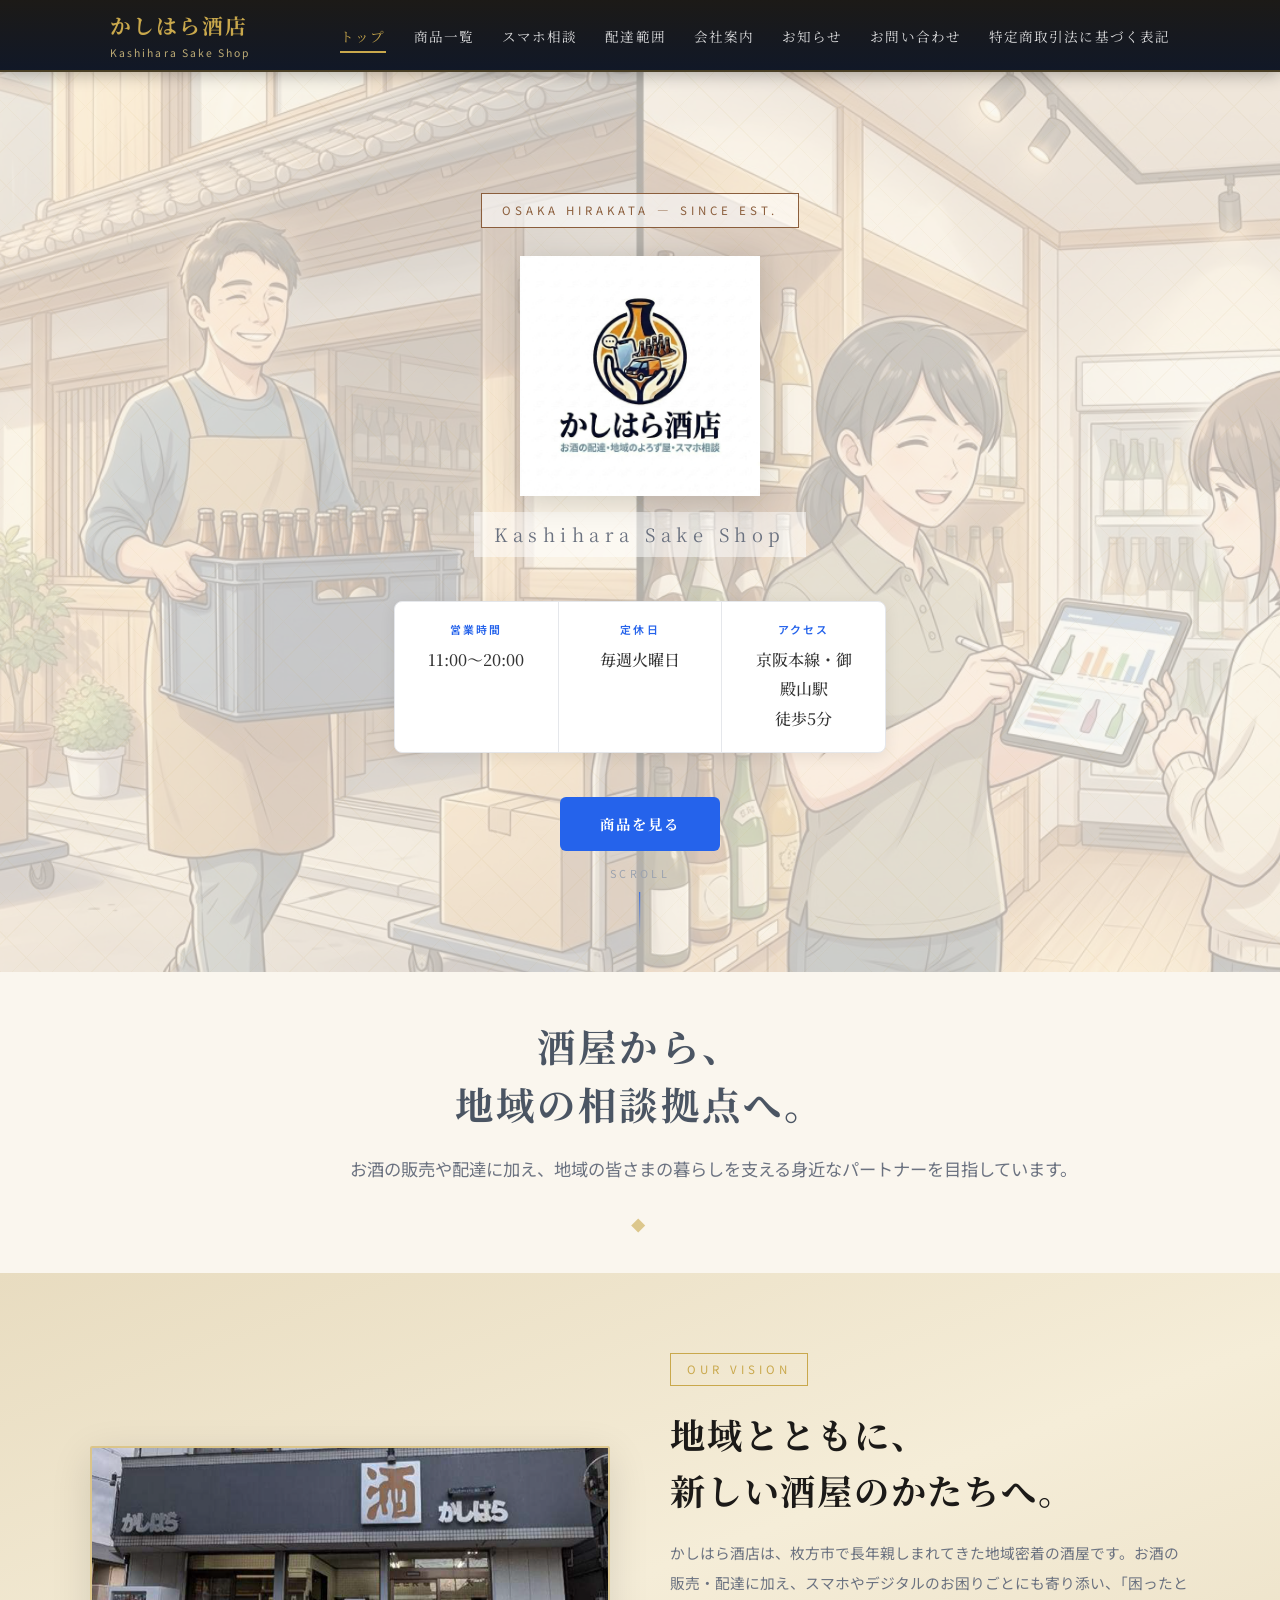
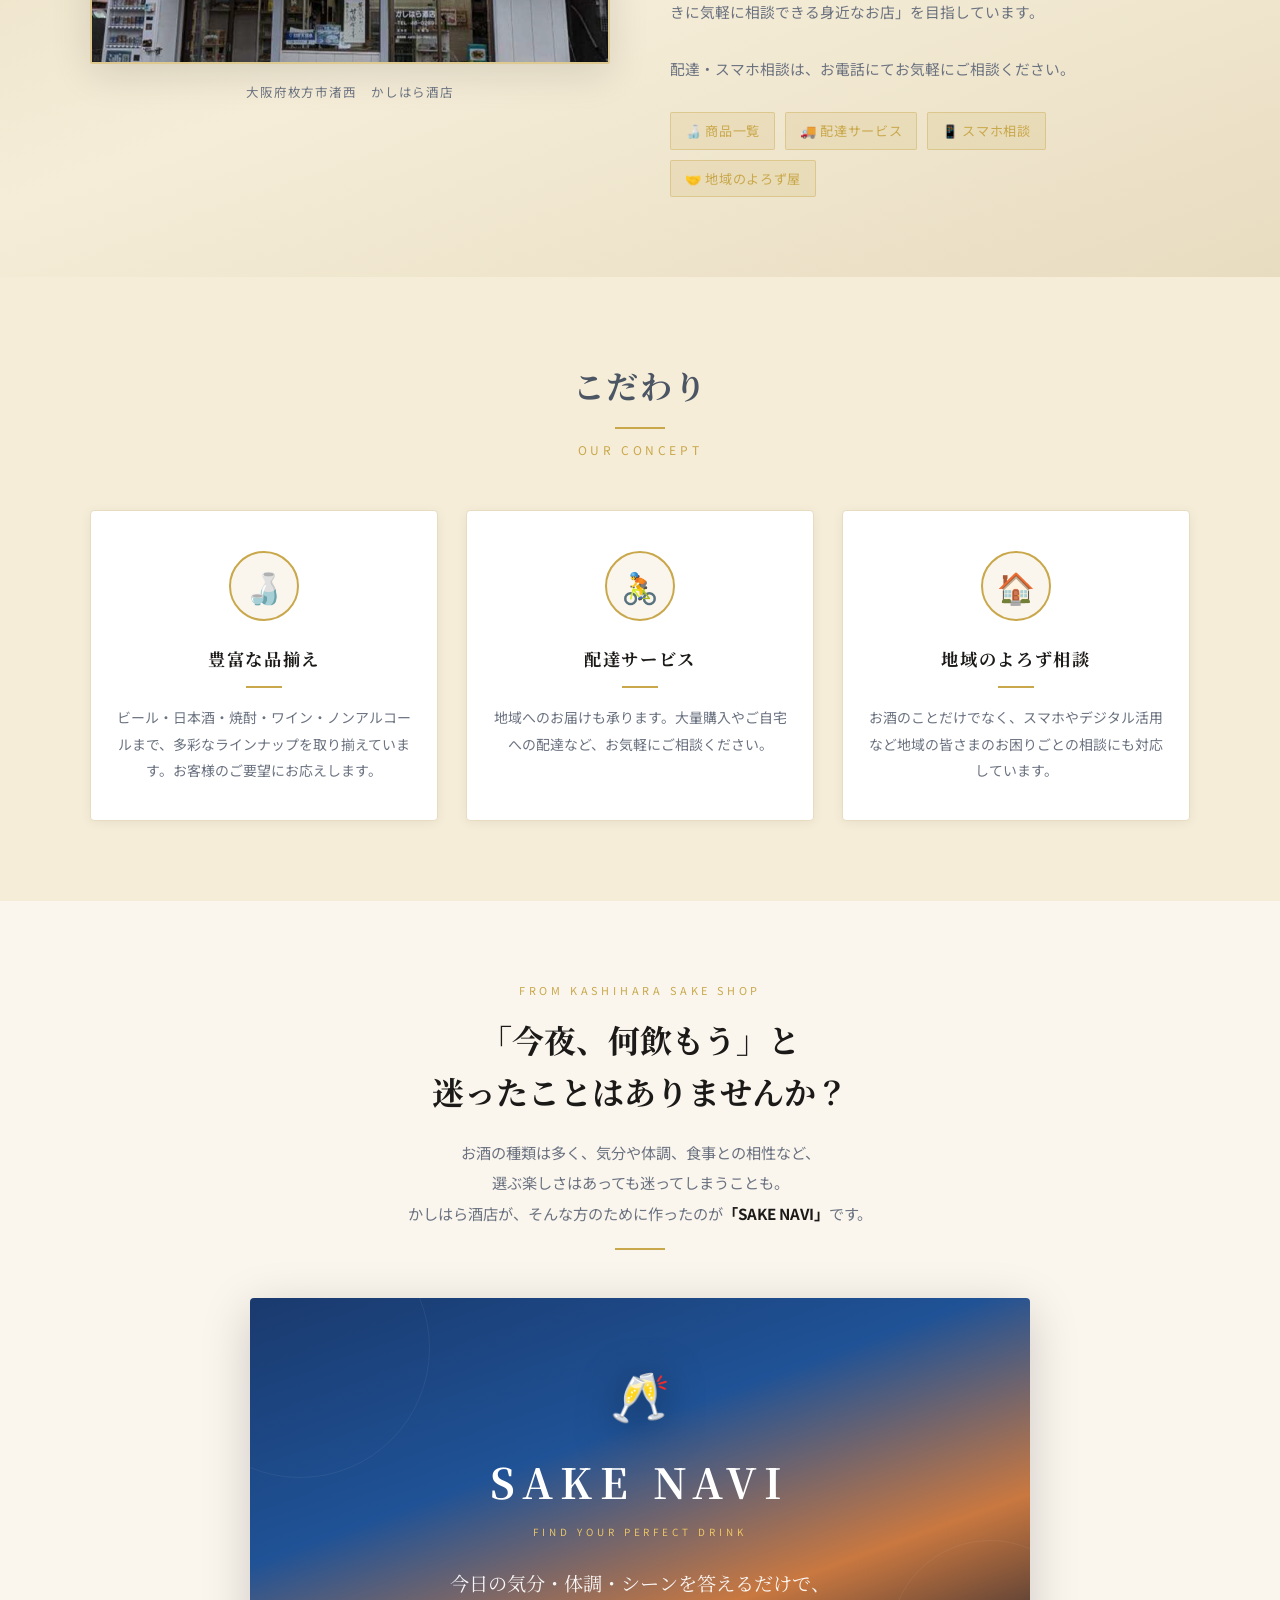
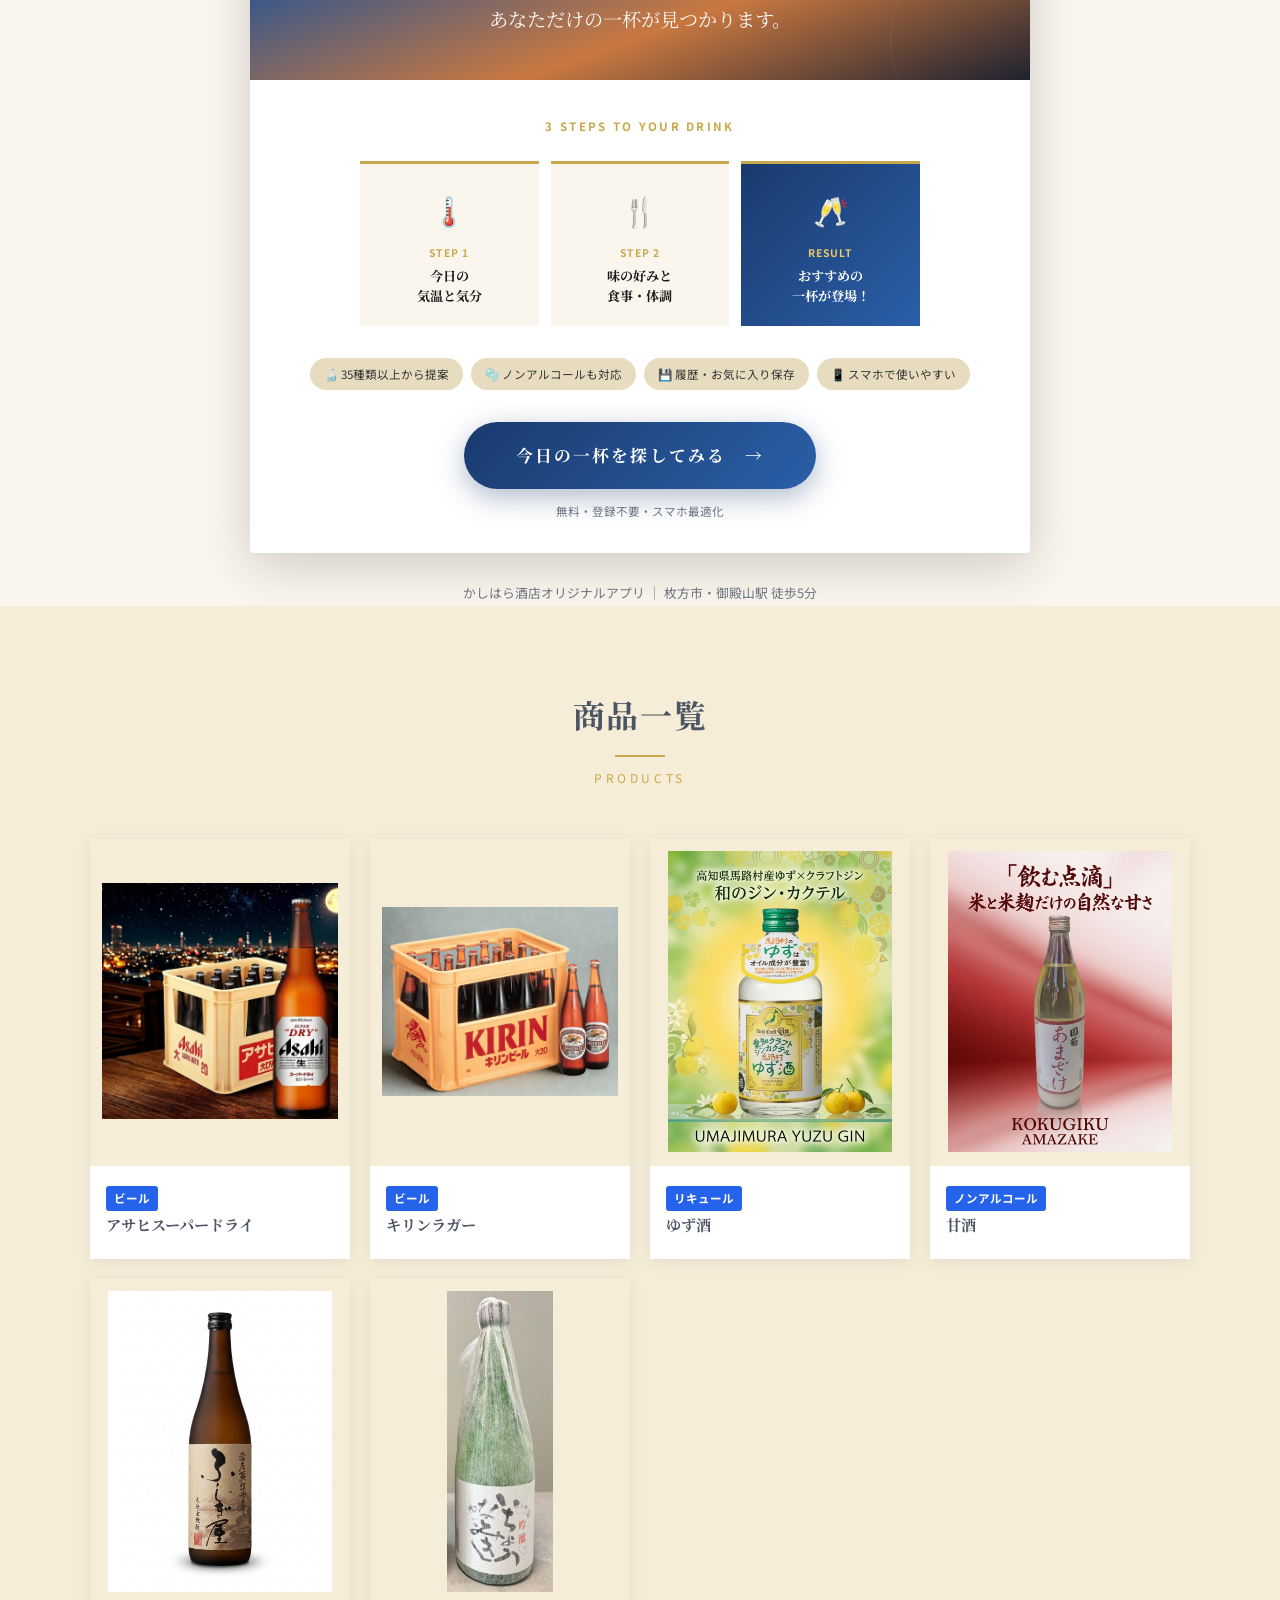
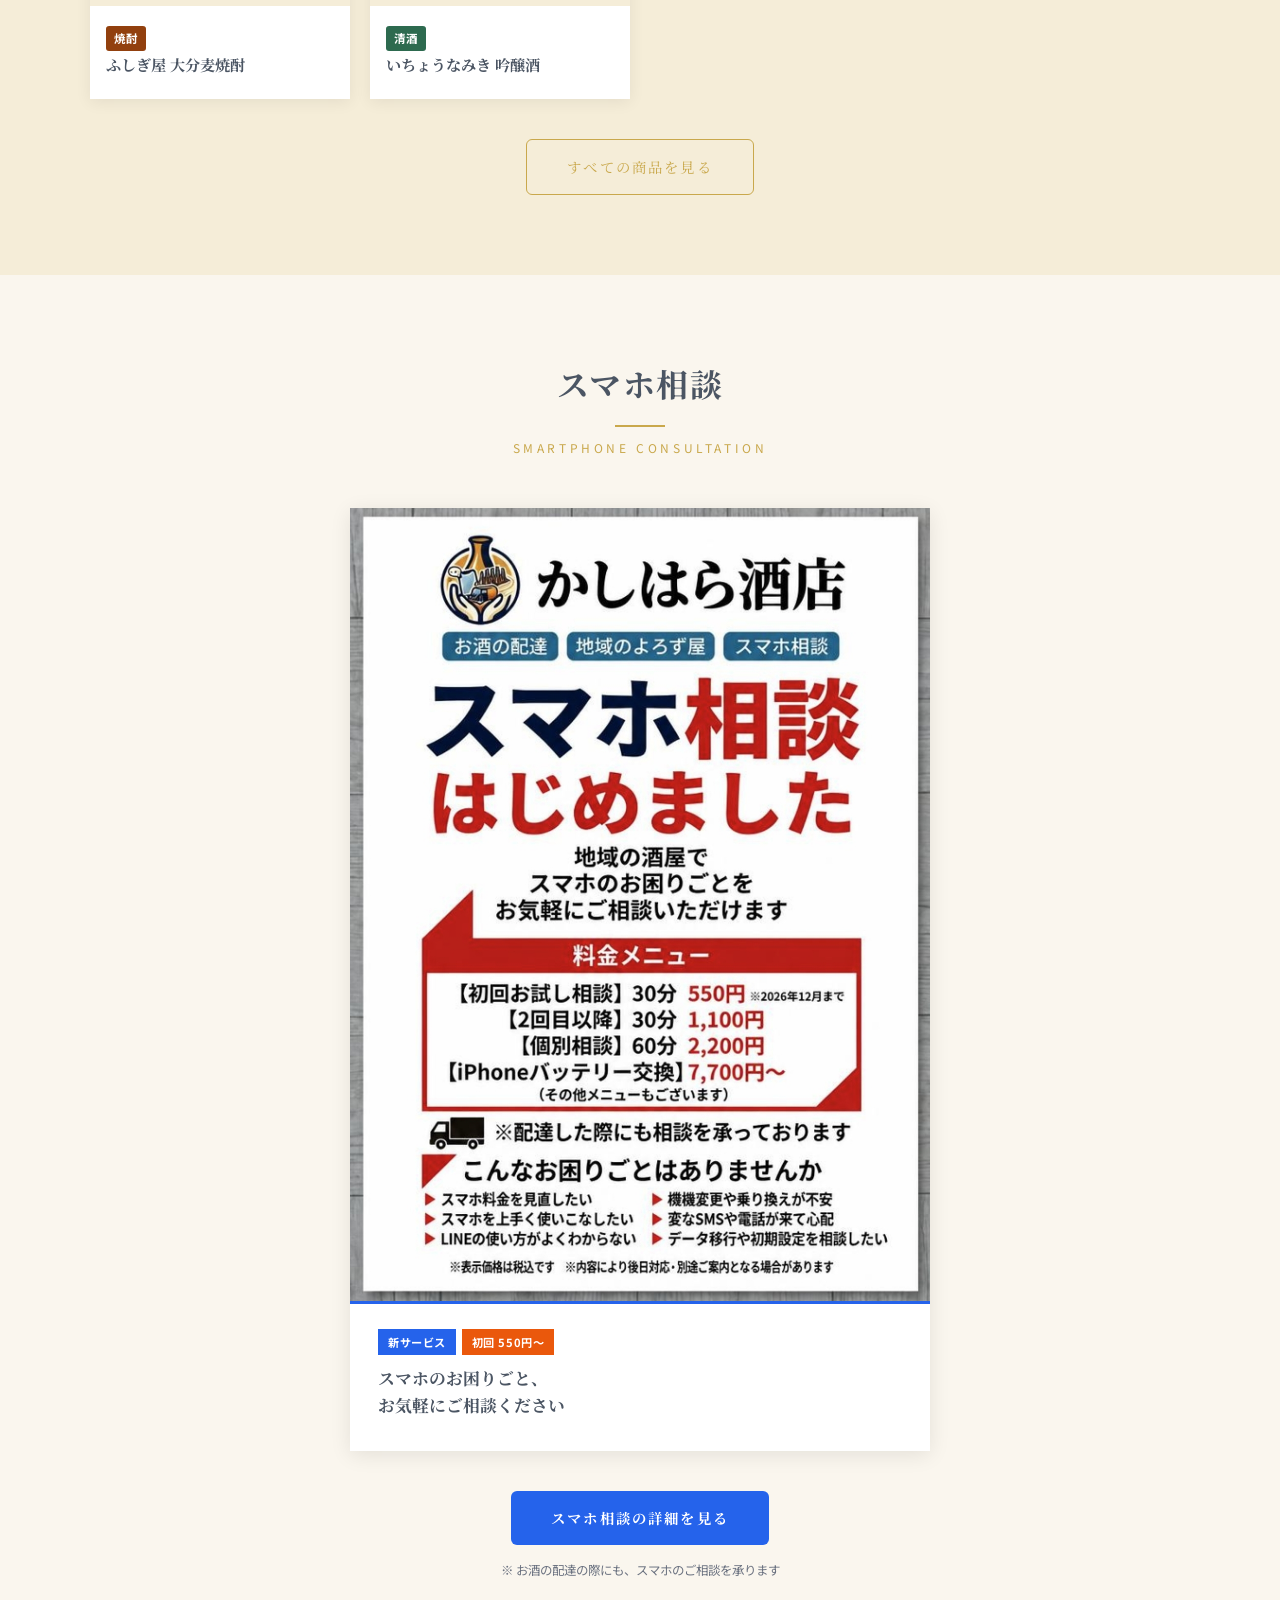
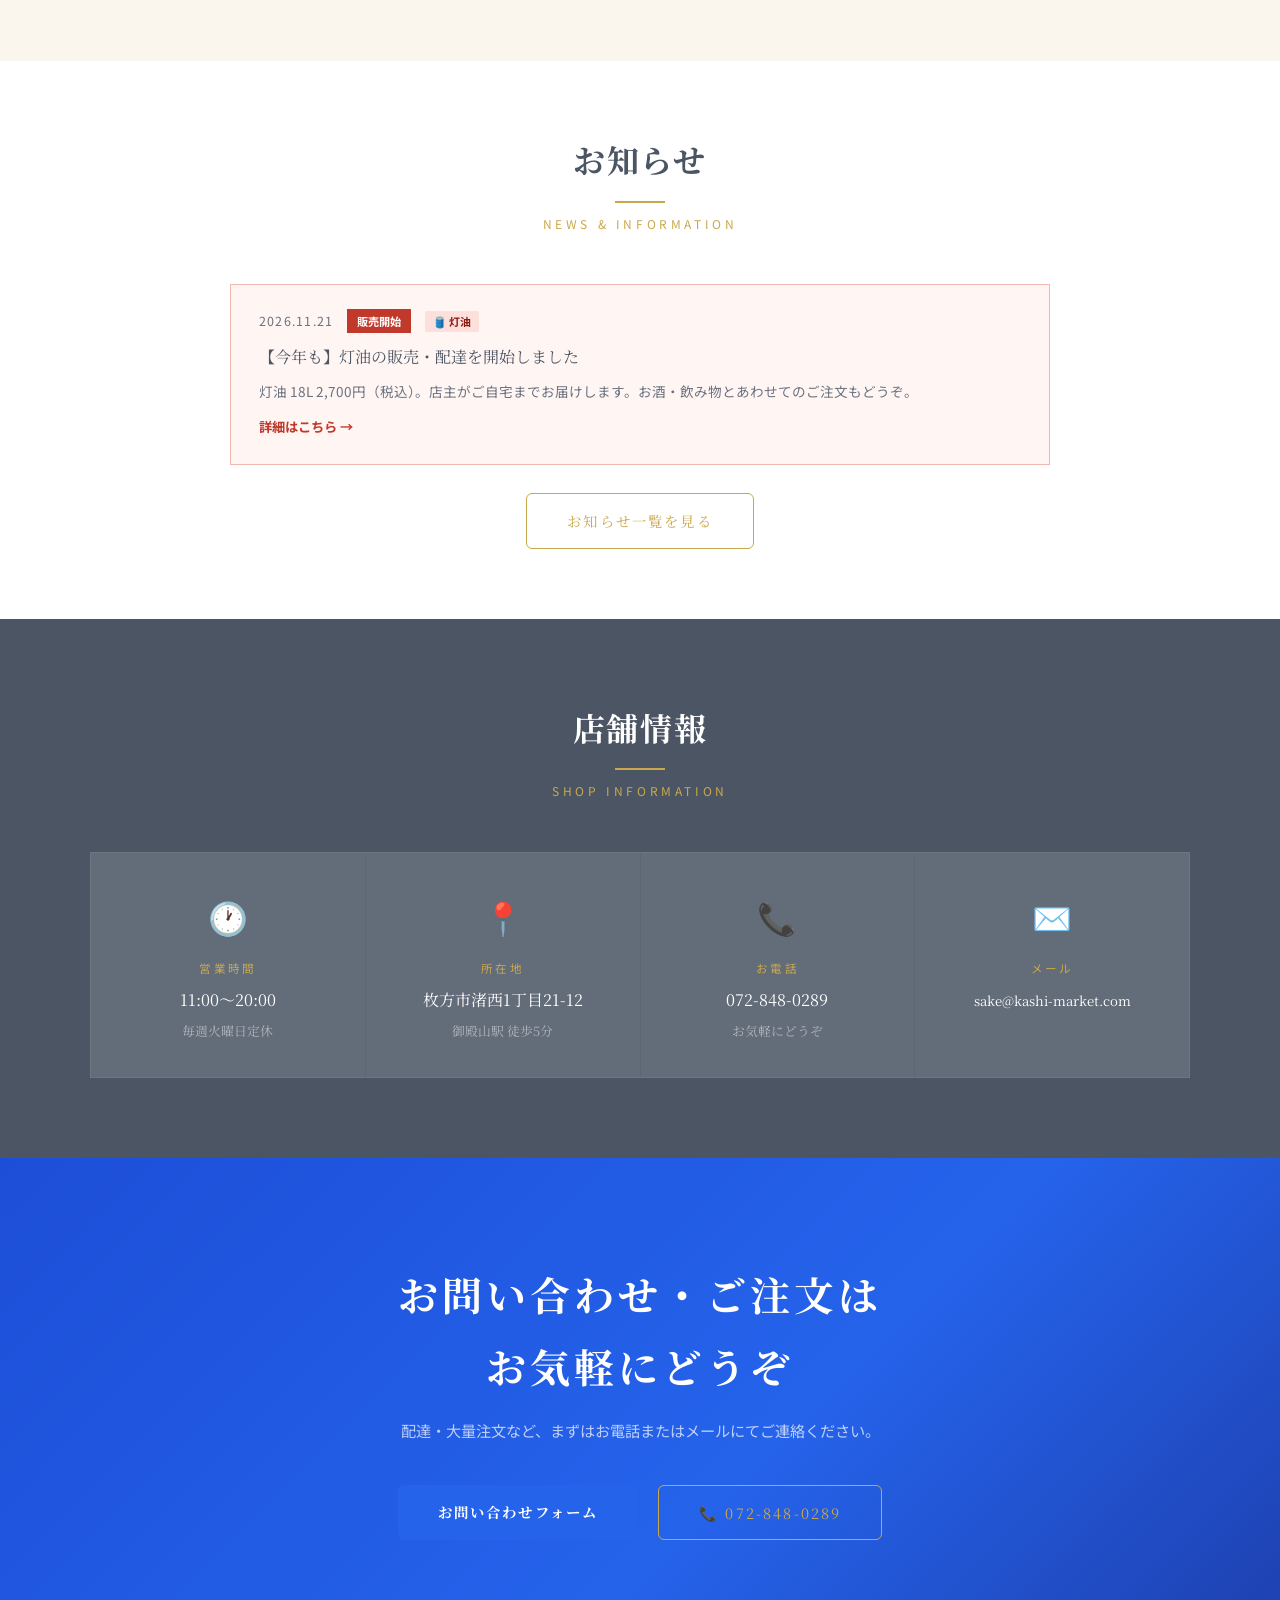
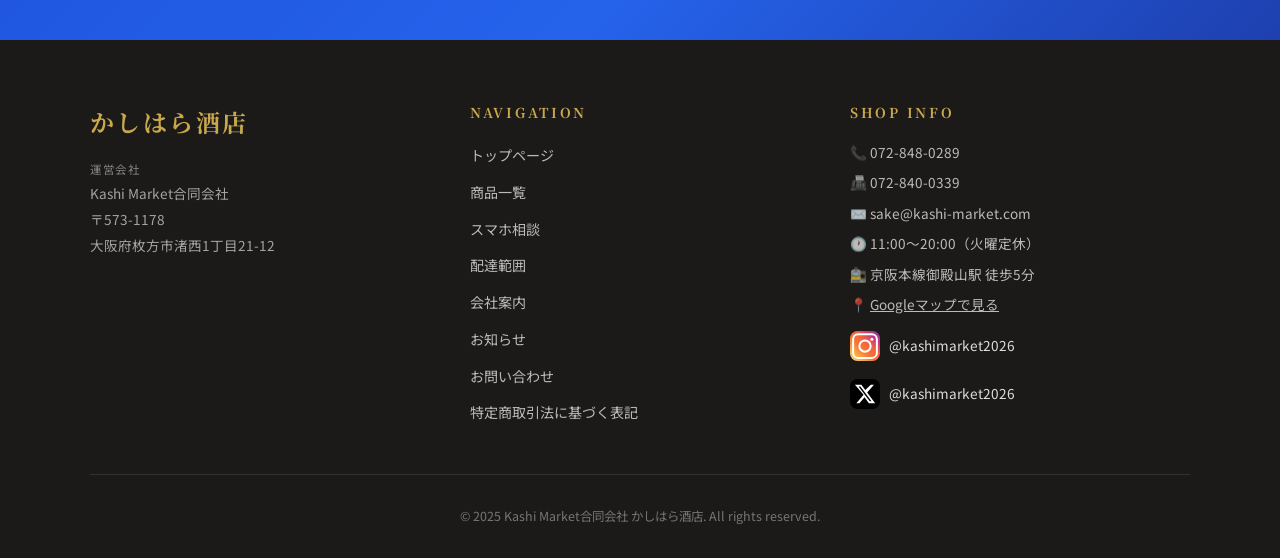
==== commit 91f8ecce: "Add kerosene sales announcement (news-012) and update top news preview Co-Authored-By: Claude Opus 5" ====
--- a/index.html
+++ b/index.html
@@ -992,15 +992,15 @@
       <h2 class="section-title">お知らせ</h2>
       <p class="section-title-en">News &amp; Information</p>
       <div style="max-width:820px;margin:0 auto;">
-        <a href="news.html#news-011" style="display:block;text-decoration:none;border:1px solid #b8c8e8;padding:24px 28px;transition:box-shadow 0.3s,transform 0.3s;background:#f0f4fc;" onmouseover="this.style.boxShadow='0 8px 28px rgba(0,0,0,0.1)';this.style.transform='translateY(-3px)';" onmouseout="this.style.boxShadow='none';this.style.transform='translateY(0)';">
+        <a href="news.html#news-012" style="display:block;text-decoration:none;border:1px solid #f0b8b0;padding:24px 28px;transition:box-shadow 0.3s,transform 0.3s;background:#fff5f3;" onmouseover="this.style.boxShadow='0 8px 28px rgba(0,0,0,0.1)';this.style.transform='translateY(-3px)';" onmouseout="this.style.boxShadow='none';this.style.transform='translateY(0)';">
           <div style="display:flex;align-items:center;gap:14px;margin-bottom:10px;flex-wrap:wrap;">
-            <span style="font-size:0.78rem;color:var(--color-text-light);letter-spacing:0.1em;">2026.11.19</span>
-            <span style="font-size:0.7rem;padding:2px 10px;background:#1a3a6e;color:#fff;font-weight:700;">新機能</span>
-            <span style="font-size:0.68rem;padding:1px 8px;background:#dce8f8;color:#1a3a6e;font-weight:700;border-radius:2px;">🥂 SAKE NAVI</span>
-          </div>
-          <p style="font-family:'Noto Serif JP',serif;font-size:1rem;color:var(--color-primary);line-height:1.7;margin-bottom:8px;">【新登場】今日のお酒を提案するアプリ「SAKE NAVI」をリリース</p>
-          <p style="font-size:0.85rem;color:var(--color-text-light);line-height:1.8;">気温・気分・味の好みを選ぶだけで35種類以上のお酒からぴったりの一杯を提案。無料・登録不要。</p>
-          <span style="display:inline-block;margin-top:12px;font-size:0.83rem;color:#1a3a6e;font-weight:700;">詳細はこちら →</span>
+            <span style="font-size:0.78rem;color:var(--color-text-light);letter-spacing:0.1em;">2026.11.21</span>
+            <span style="font-size:0.7rem;padding:2px 10px;background:#c0392b;color:#fff;font-weight:700;">販売開始</span>
+            <span style="font-size:0.68rem;padding:1px 8px;background:#fde0dc;color:#8b1a10;font-weight:700;border-radius:2px;">🛢️ 灯油</span>
+          </div>
+          <p style="font-family:'Noto Serif JP',serif;font-size:1rem;color:var(--color-primary);line-height:1.7;margin-bottom:8px;">【今年も】灯油の販売・配達を開始しました</p>
+          <p style="font-size:0.85rem;color:var(--color-text-light);line-height:1.8;">灯油 18L 2,700円（税込）。店主がご自宅までお届けします。お酒・飲み物とあわせてのご注文もどうぞ。</p>
+          <span style="display:inline-block;margin-top:12px;font-size:0.83rem;color:#c0392b;font-weight:700;">詳細はこちら →</span>
         </a>
         <div style="text-align:center;margin-top:28px;">
           <a href="news.html" class="btn btn-outline">お知らせ一覧を見る</a>
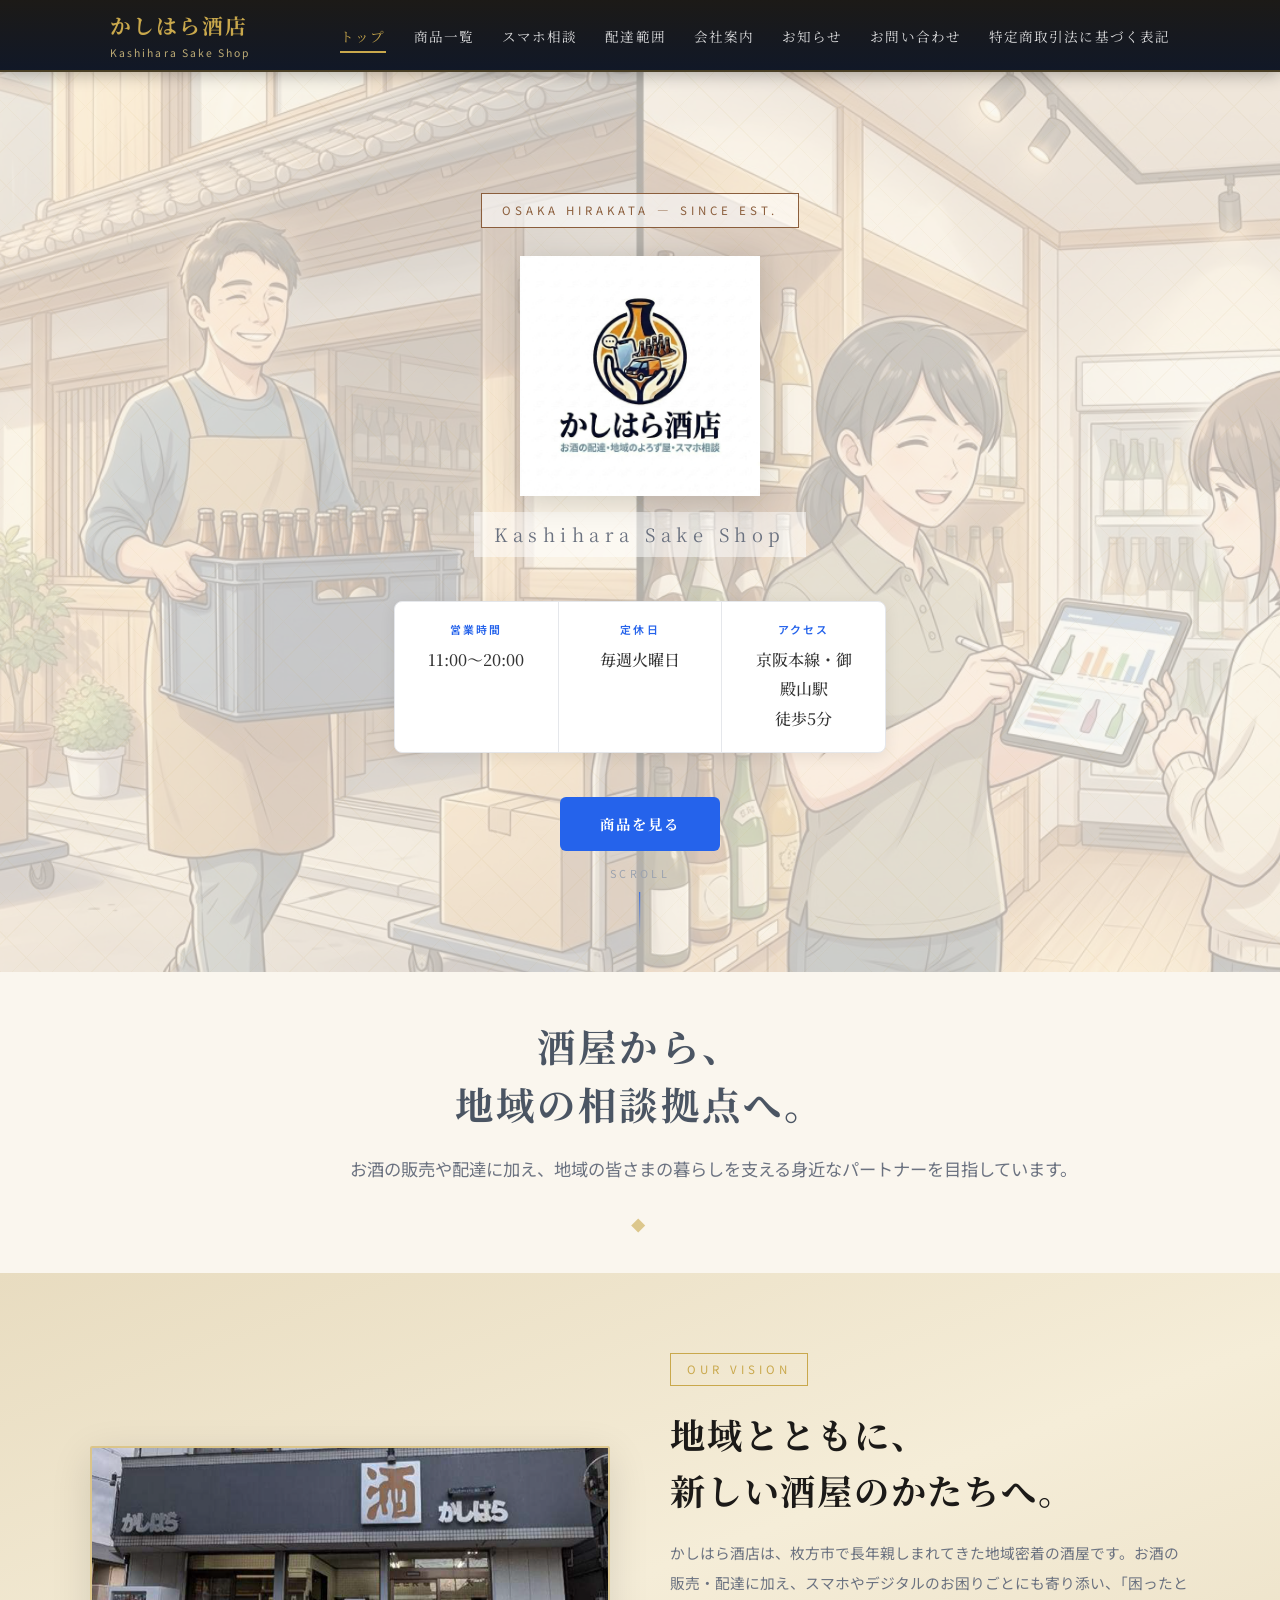
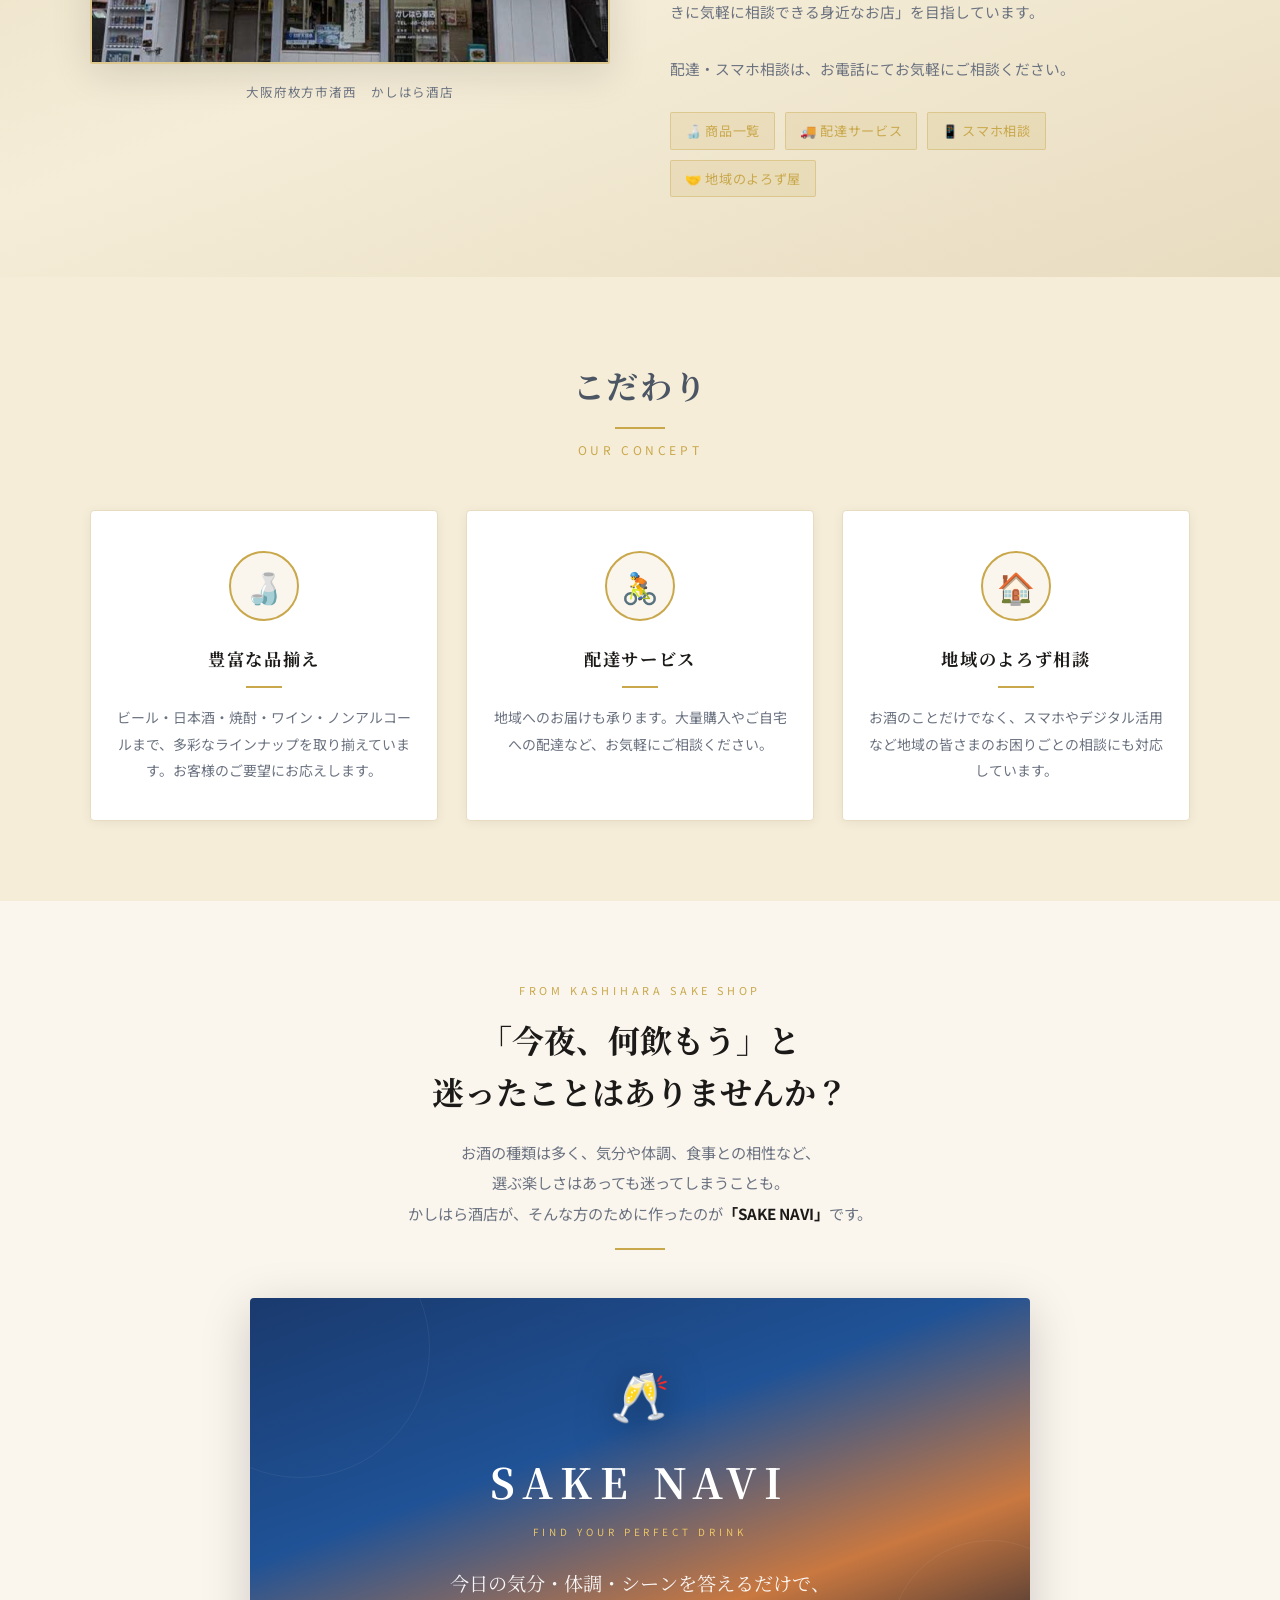
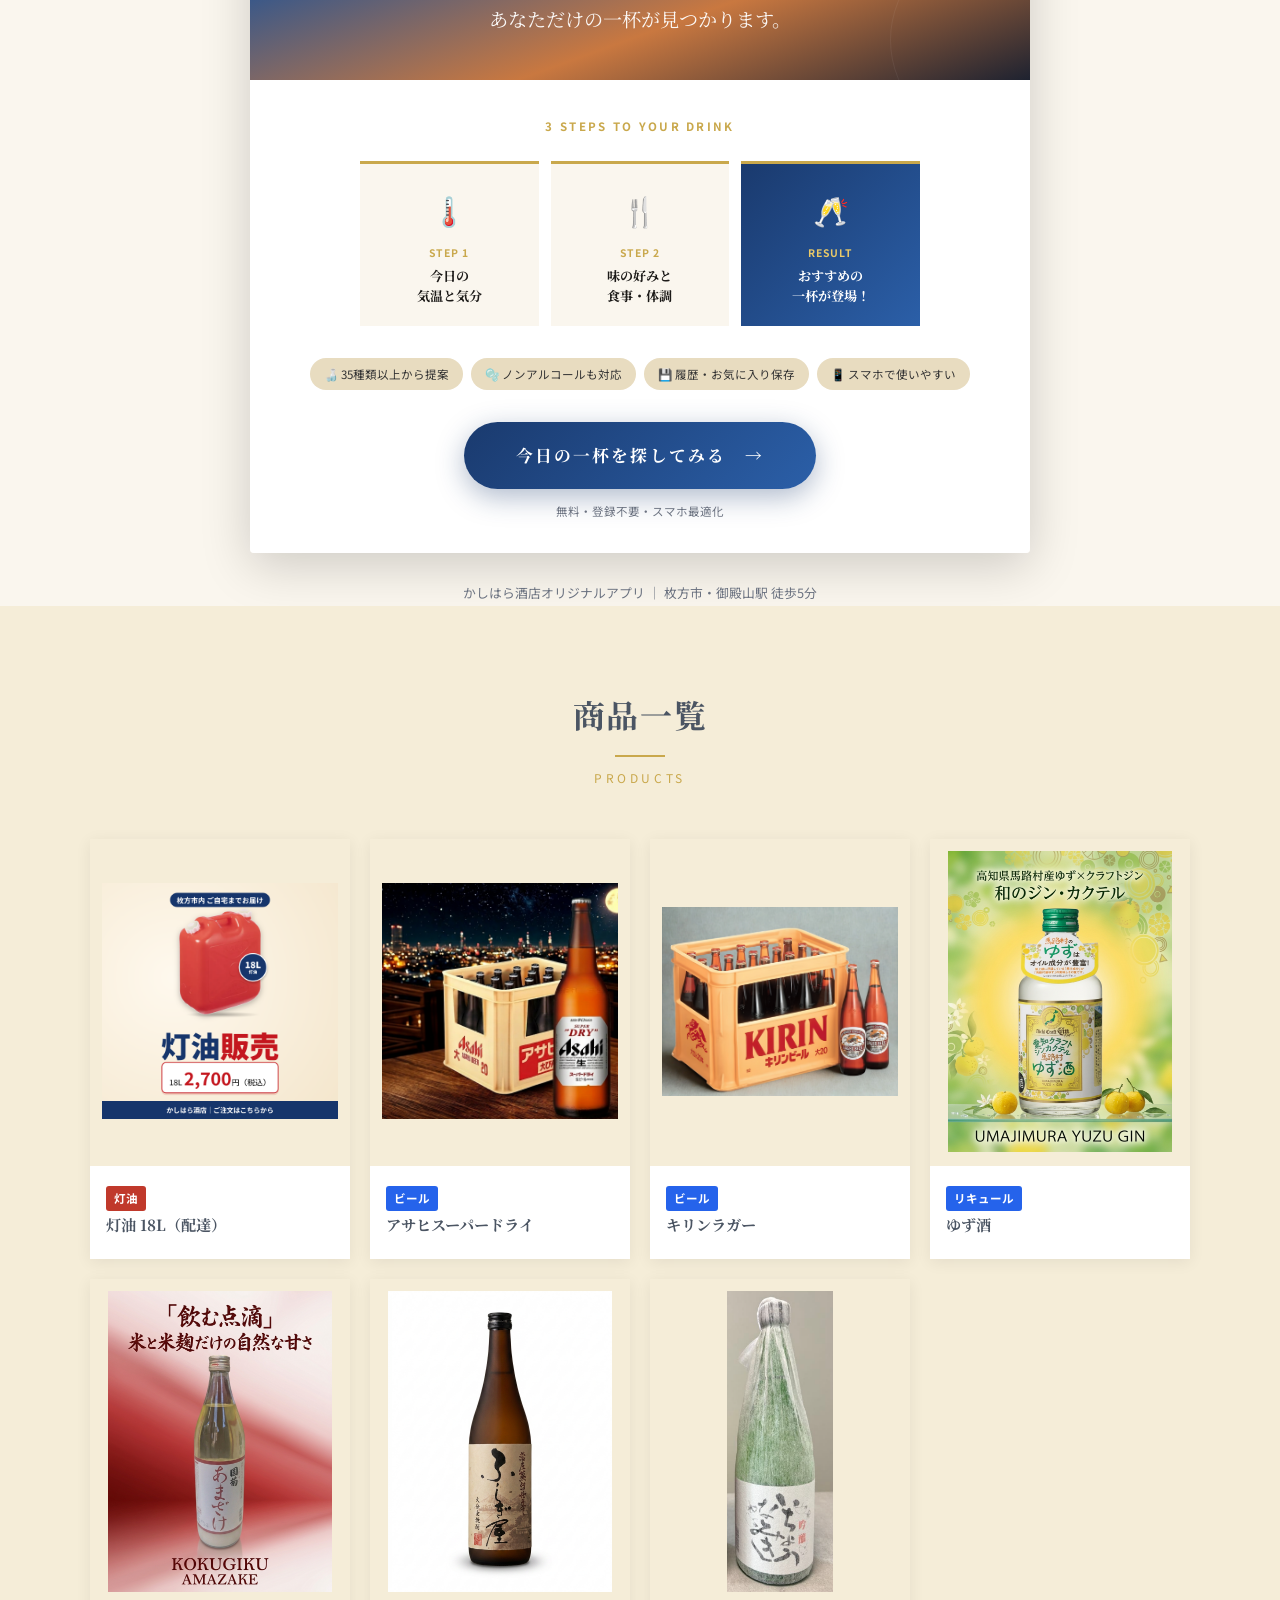
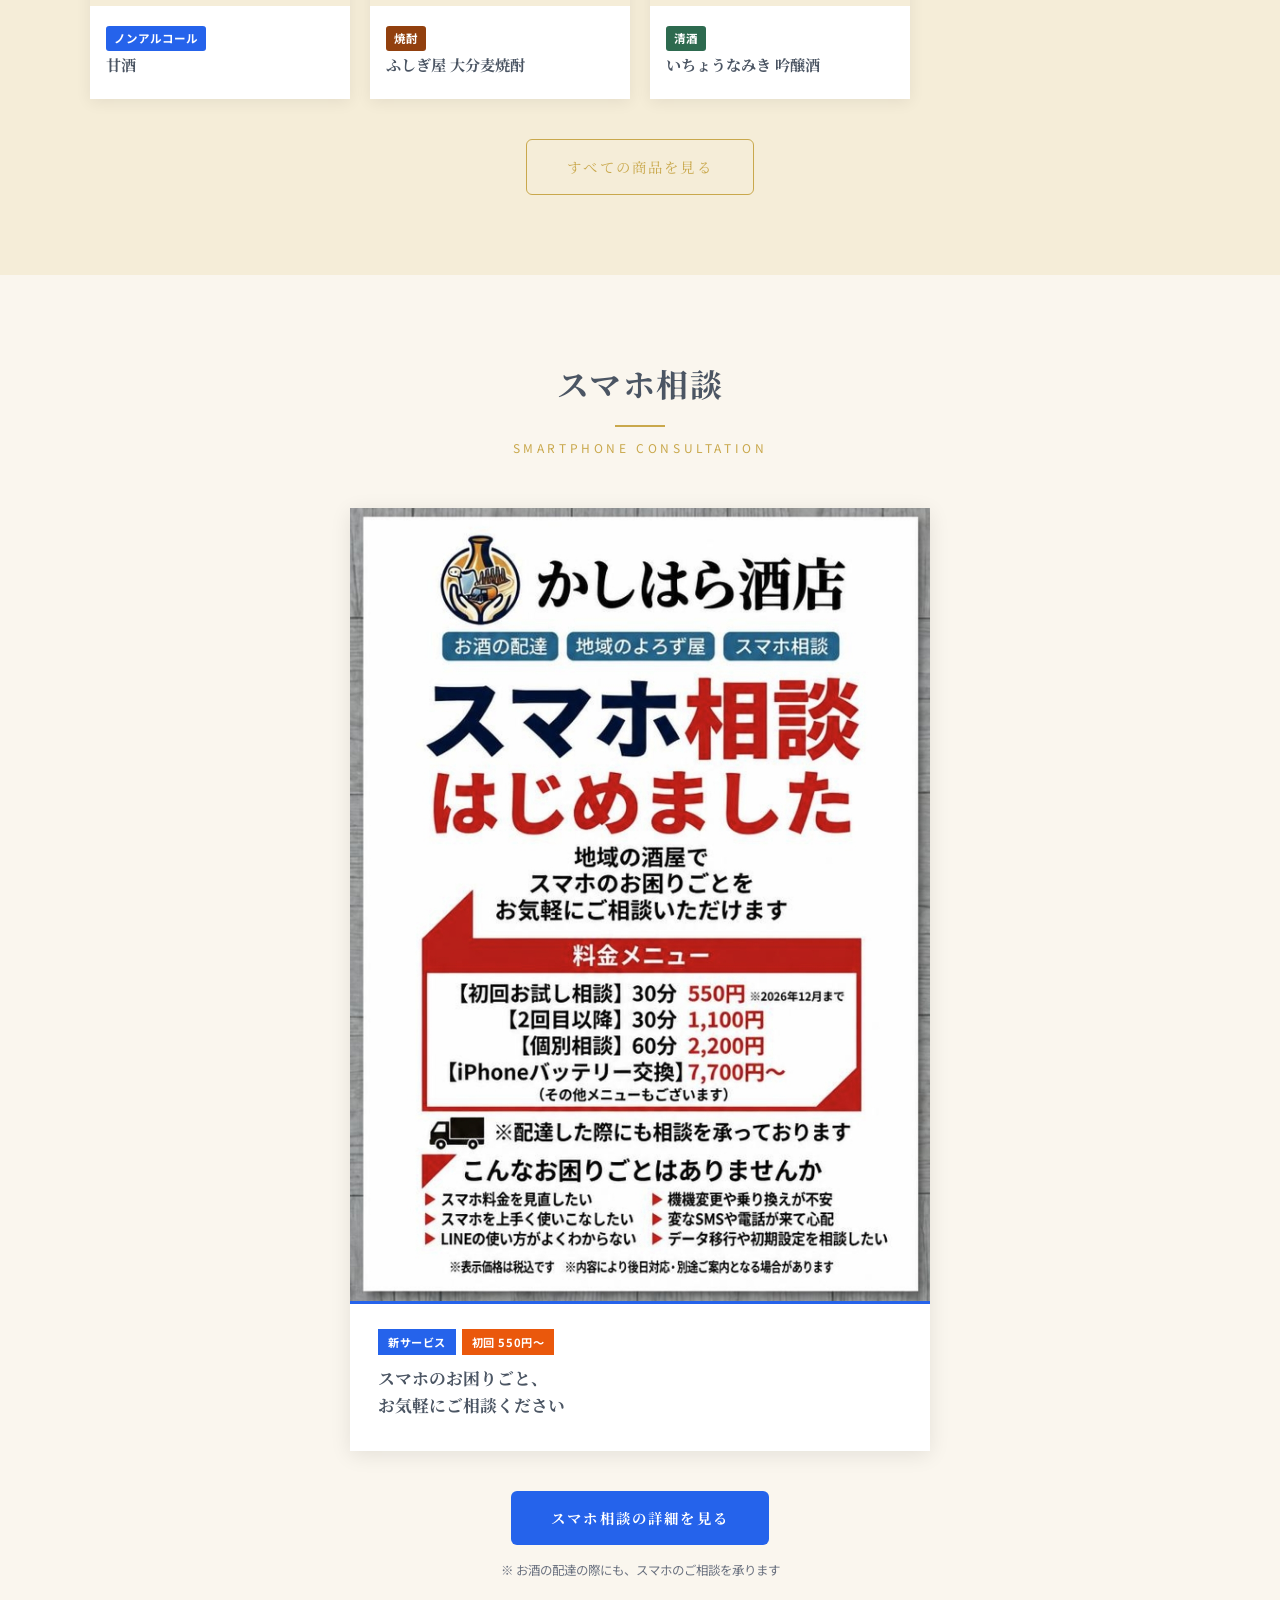
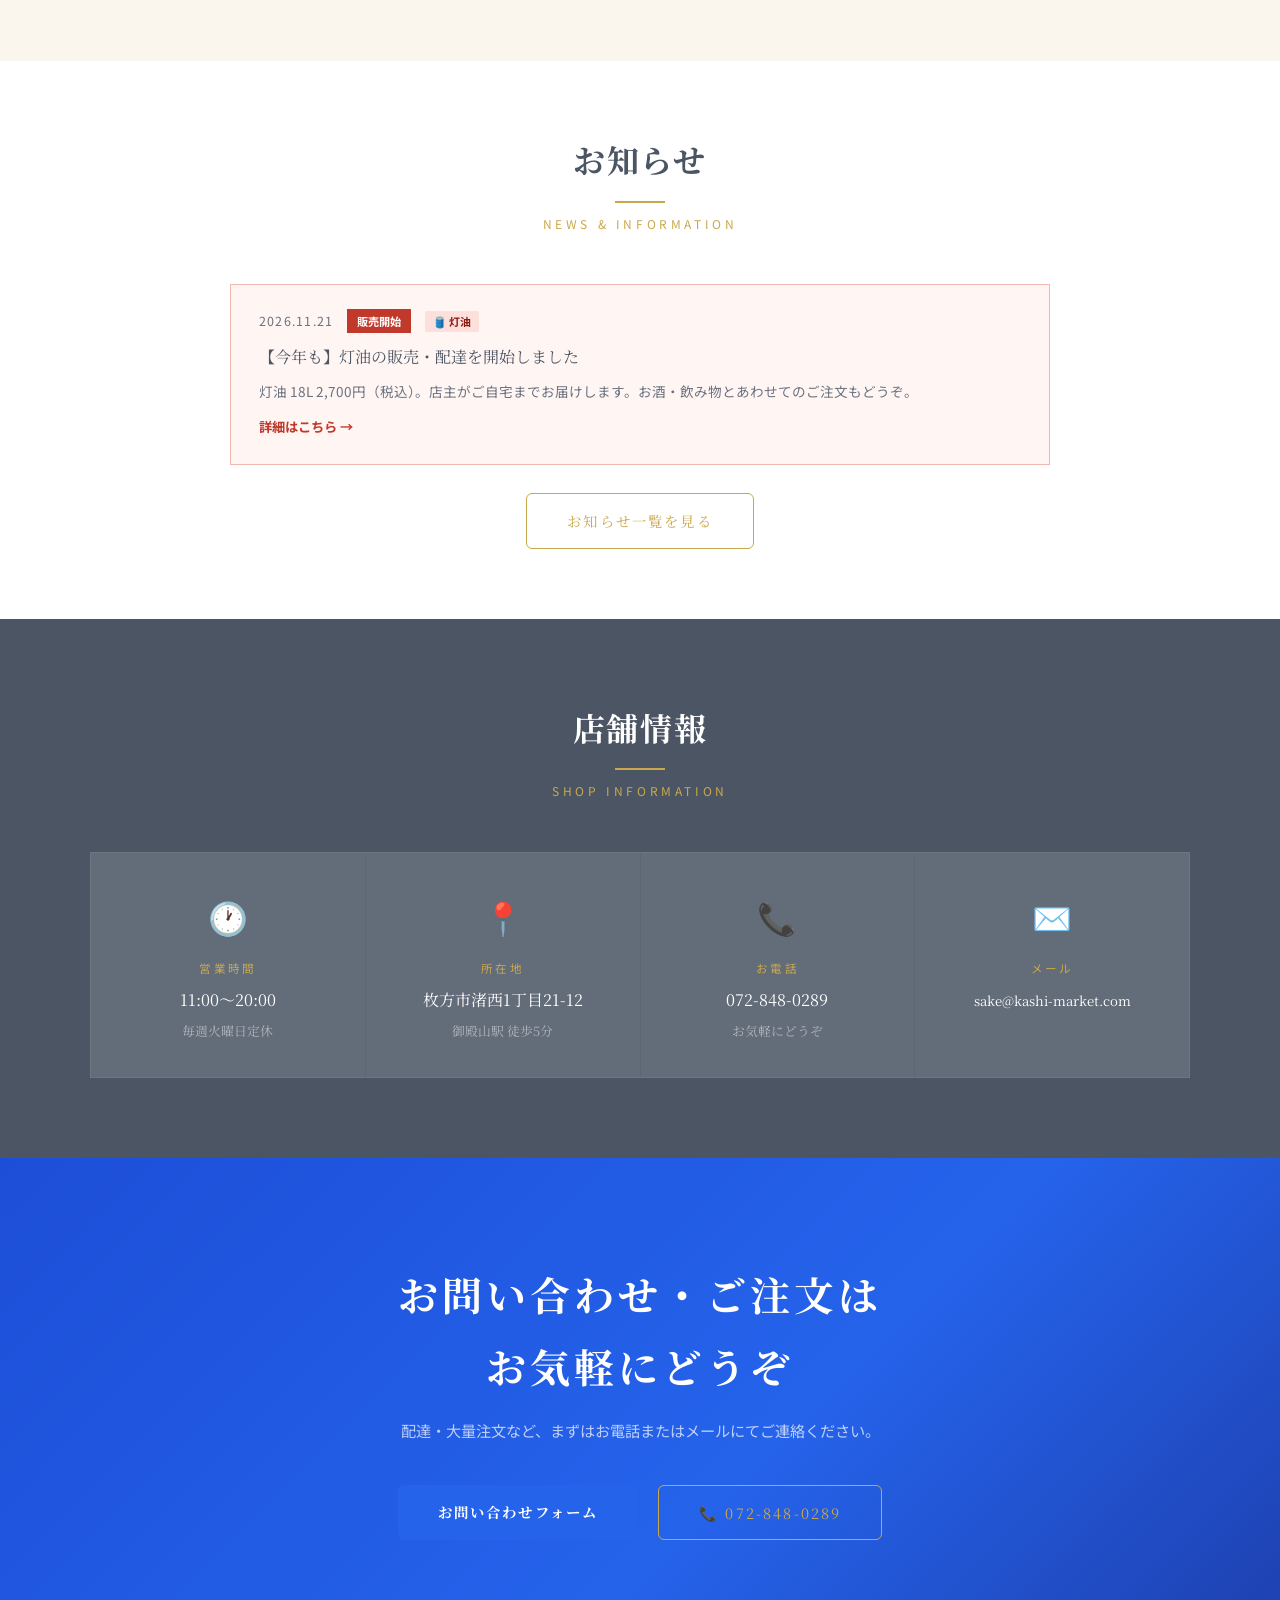
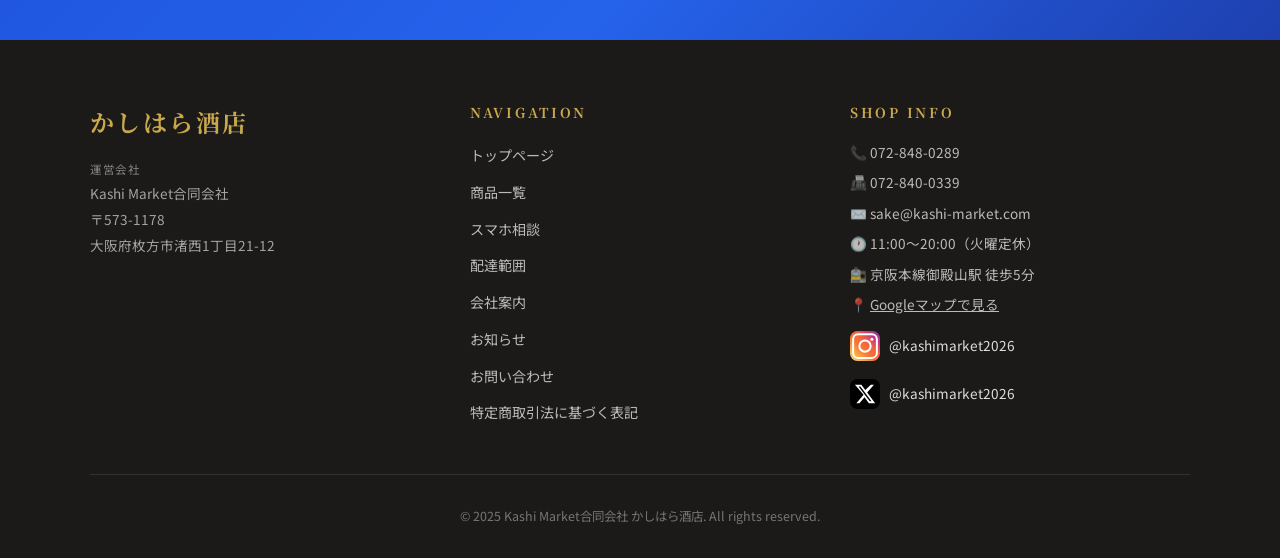
==== commit 235edaf2: "Add kerosene card to top-page product list (auto-hide from April 2027) Co-Authored-By: Claude Opus 5" ====
--- a/index.html
+++ b/index.html
@@ -901,6 +901,16 @@
       <h2 class="section-title">商品一覧</h2>
       <p class="section-title-en">Products</p>
       <div class="products-grid">
+        <!-- 灯油（2027年3月31日まで。4月1日以降は自動非表示） -->
+        <a href="products.html#kerosene" class="product-card" id="top-card-kerosene">
+          <div class="product-img-wrap">
+            <img src="灯油容器.png" alt="灯油 18L">
+          </div>
+          <div class="product-info">
+            <span class="product-tag" style="background:#c0392b;color:#fff;">灯油</span>
+            <h3>灯油 18L（配達）</h3>
+          </div>
+        </a>
         <a href="products.html#card-asahi" class="product-card">
           <div class="product-img-wrap">
             <img src="アサヒスーパードライ大瓶ビール画像.png" alt="アサヒスーパードライ 大瓶">
@@ -1126,6 +1136,13 @@
     function toggleNav() {
       document.getElementById('main-nav').classList.toggle('open');
     }
+    // 2027年3月31日を過ぎたら（4月1日以降）TOPの灯油カードを自動非表示
+    (function() {
+      if (new Date() > new Date('2027-03-31T23:59:59+09:00')) {
+        var card = document.getElementById('top-card-kerosene');
+        if (card) card.style.display = 'none';
+      }
+    })();
   </script>
 
 </body>
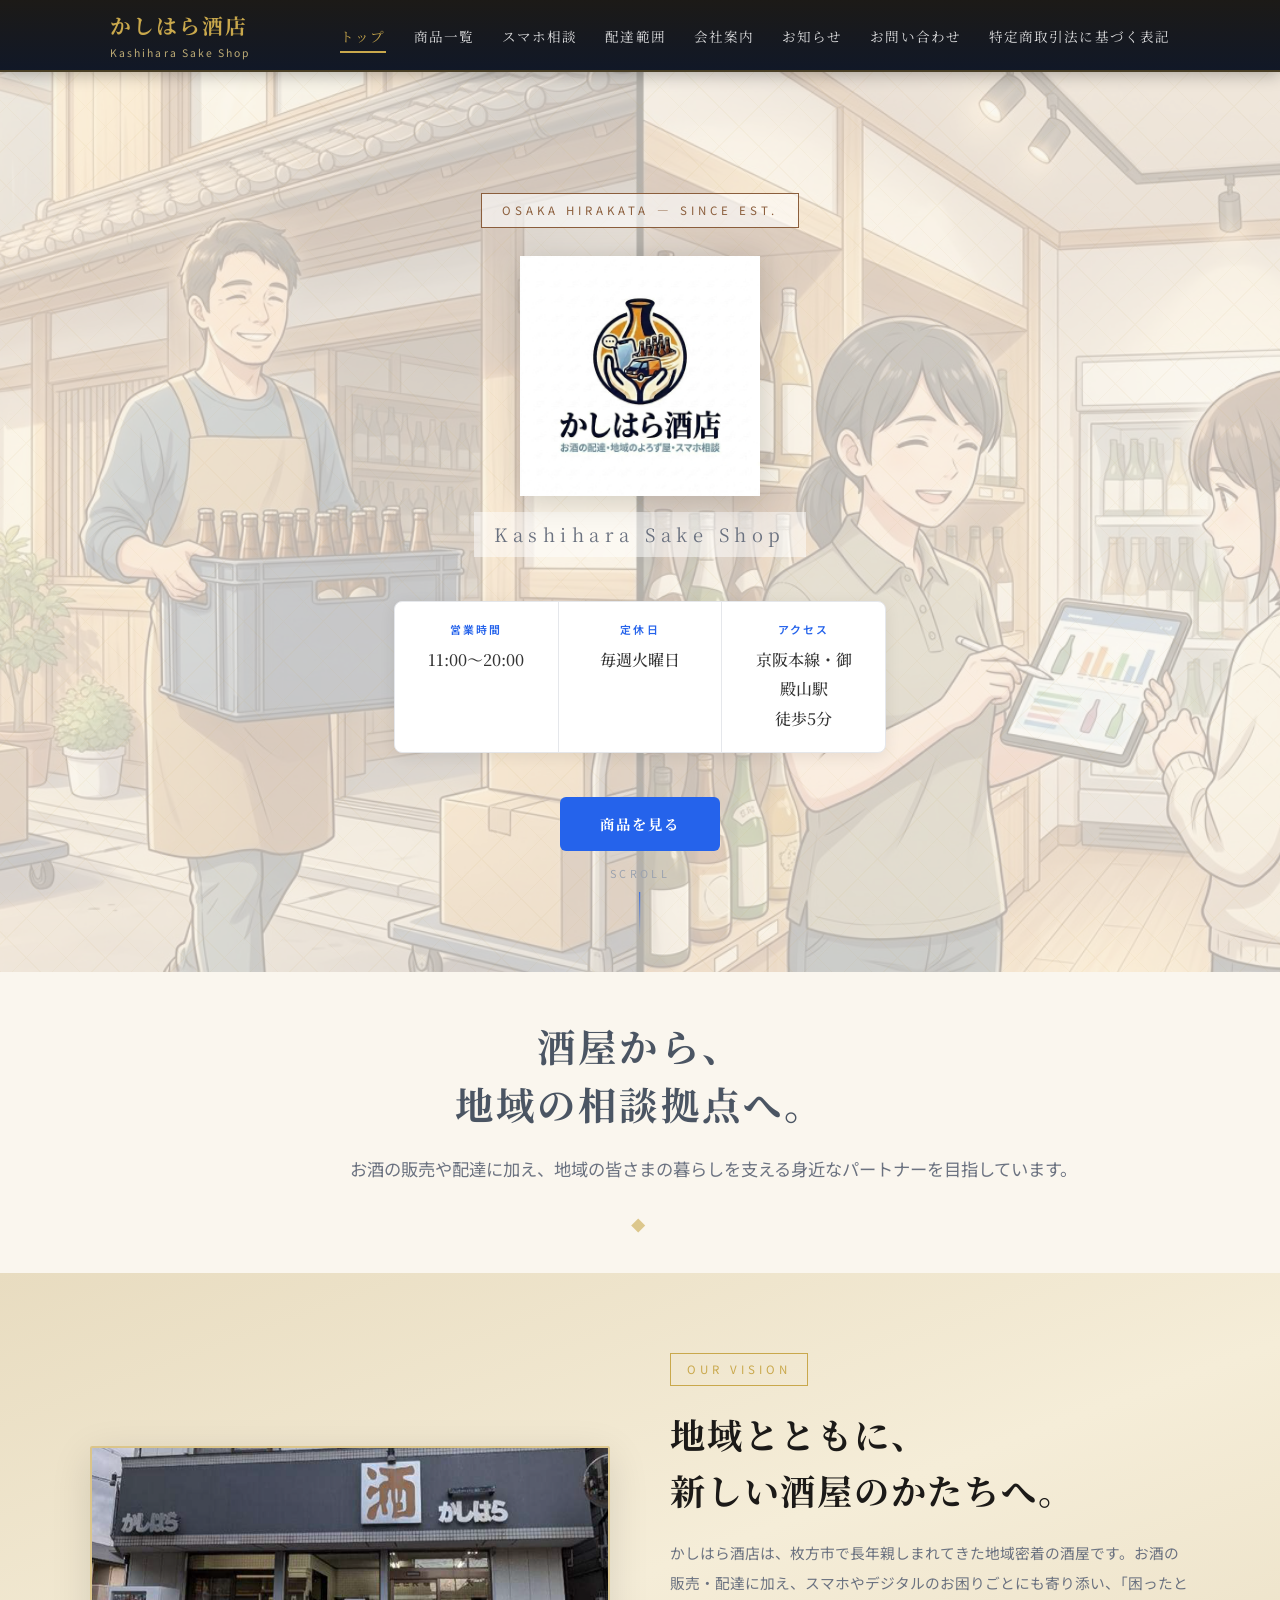
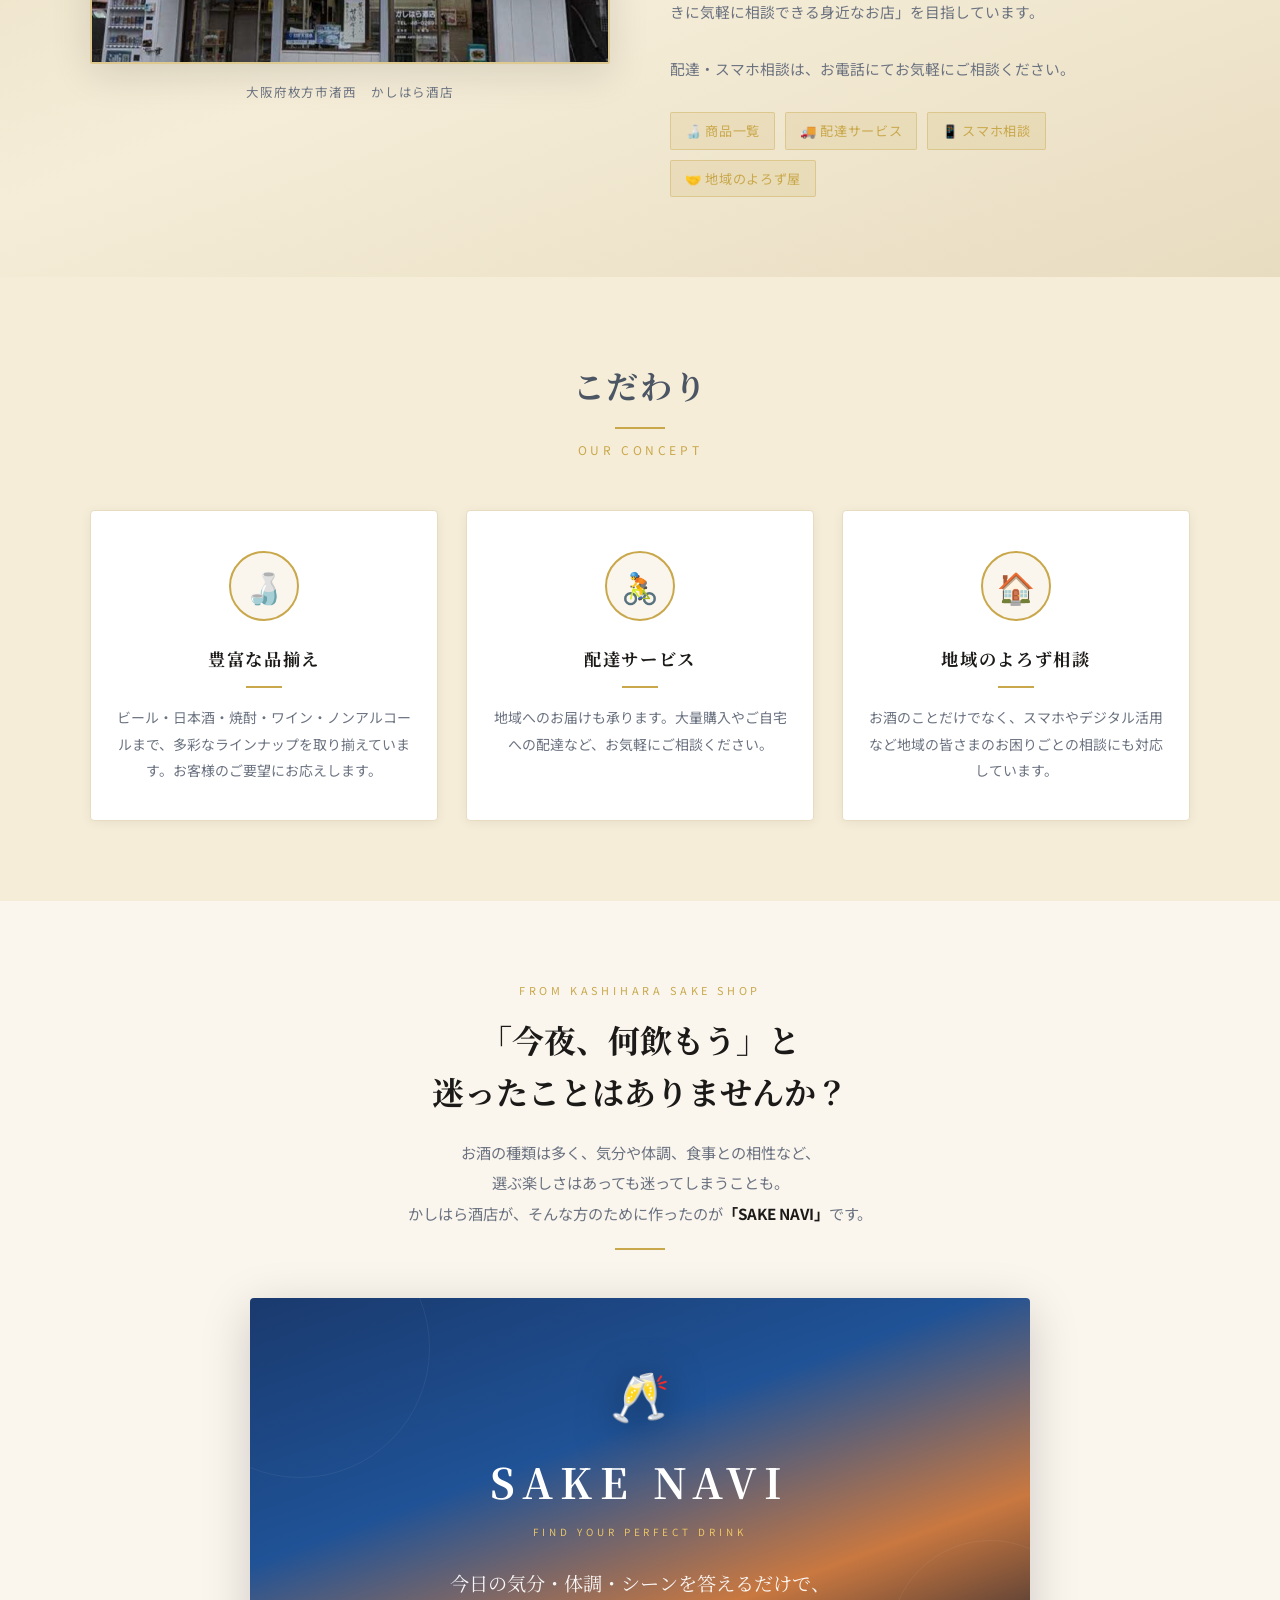
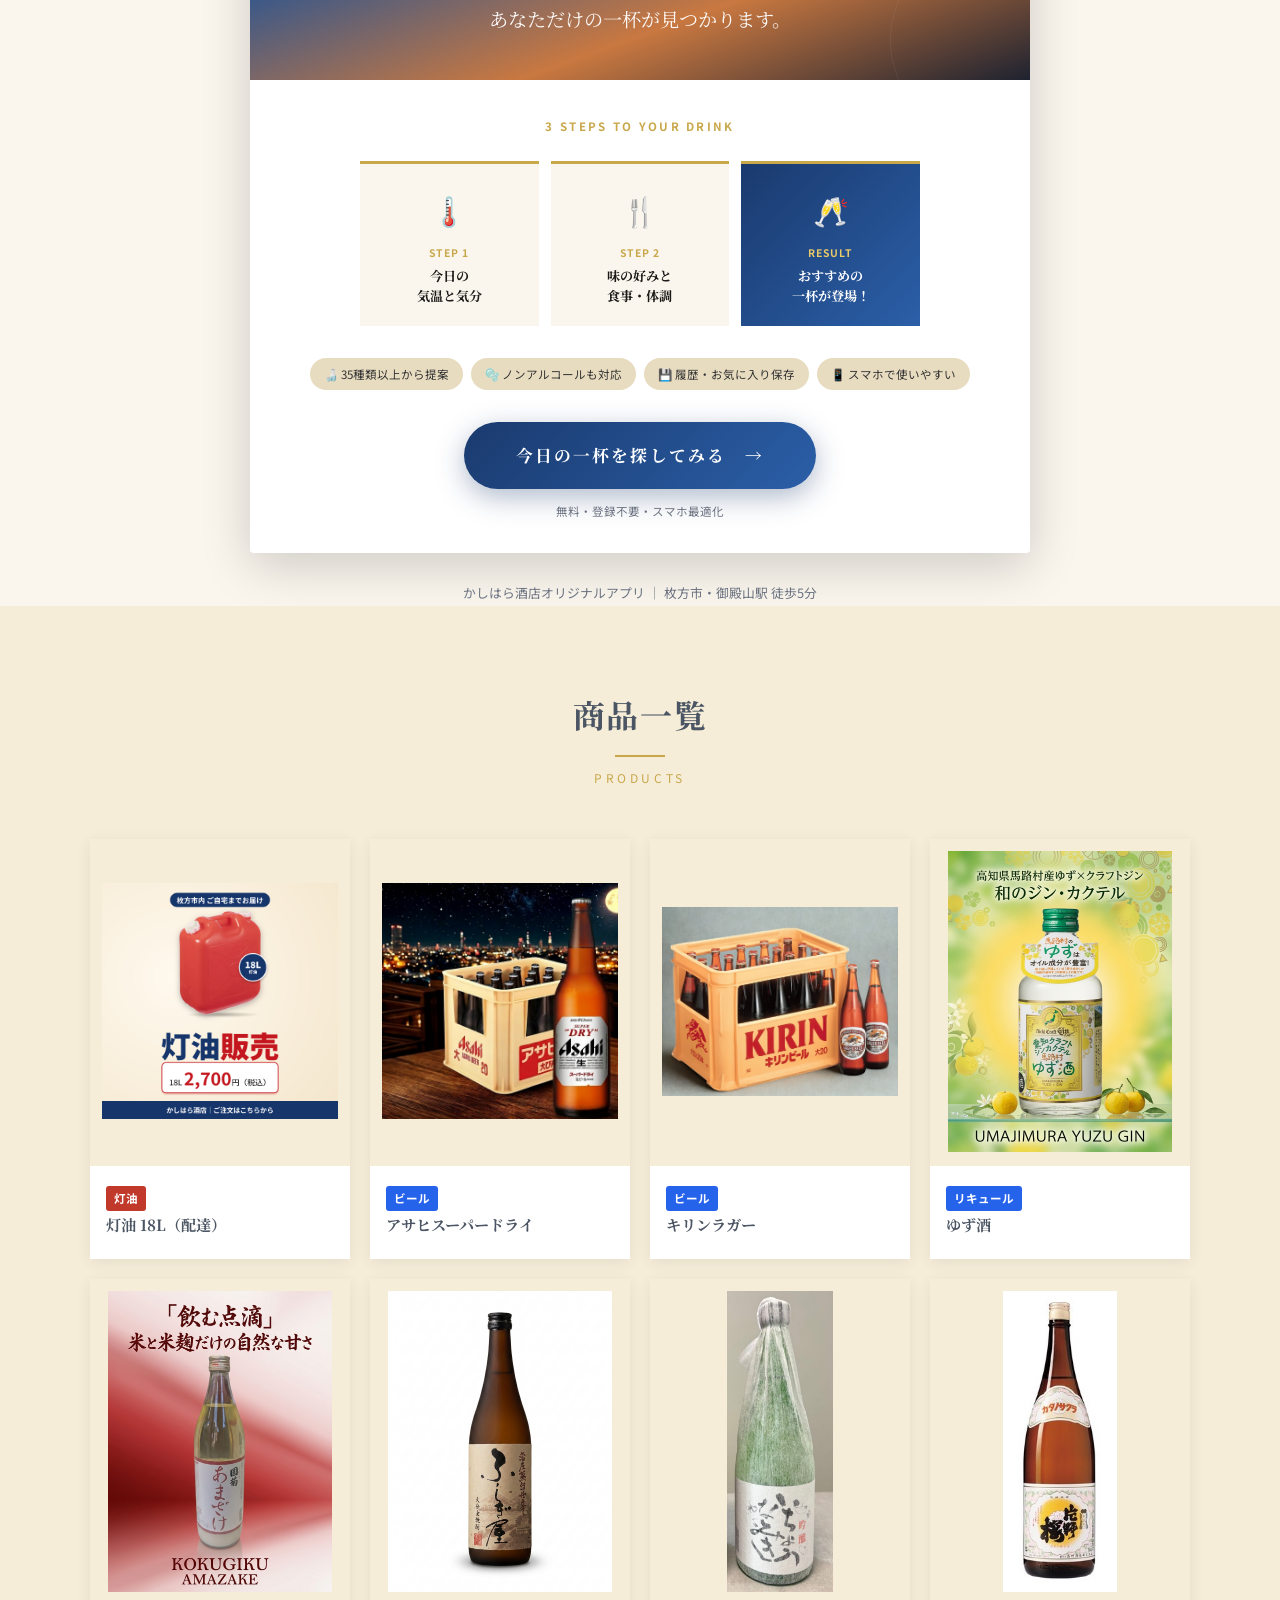
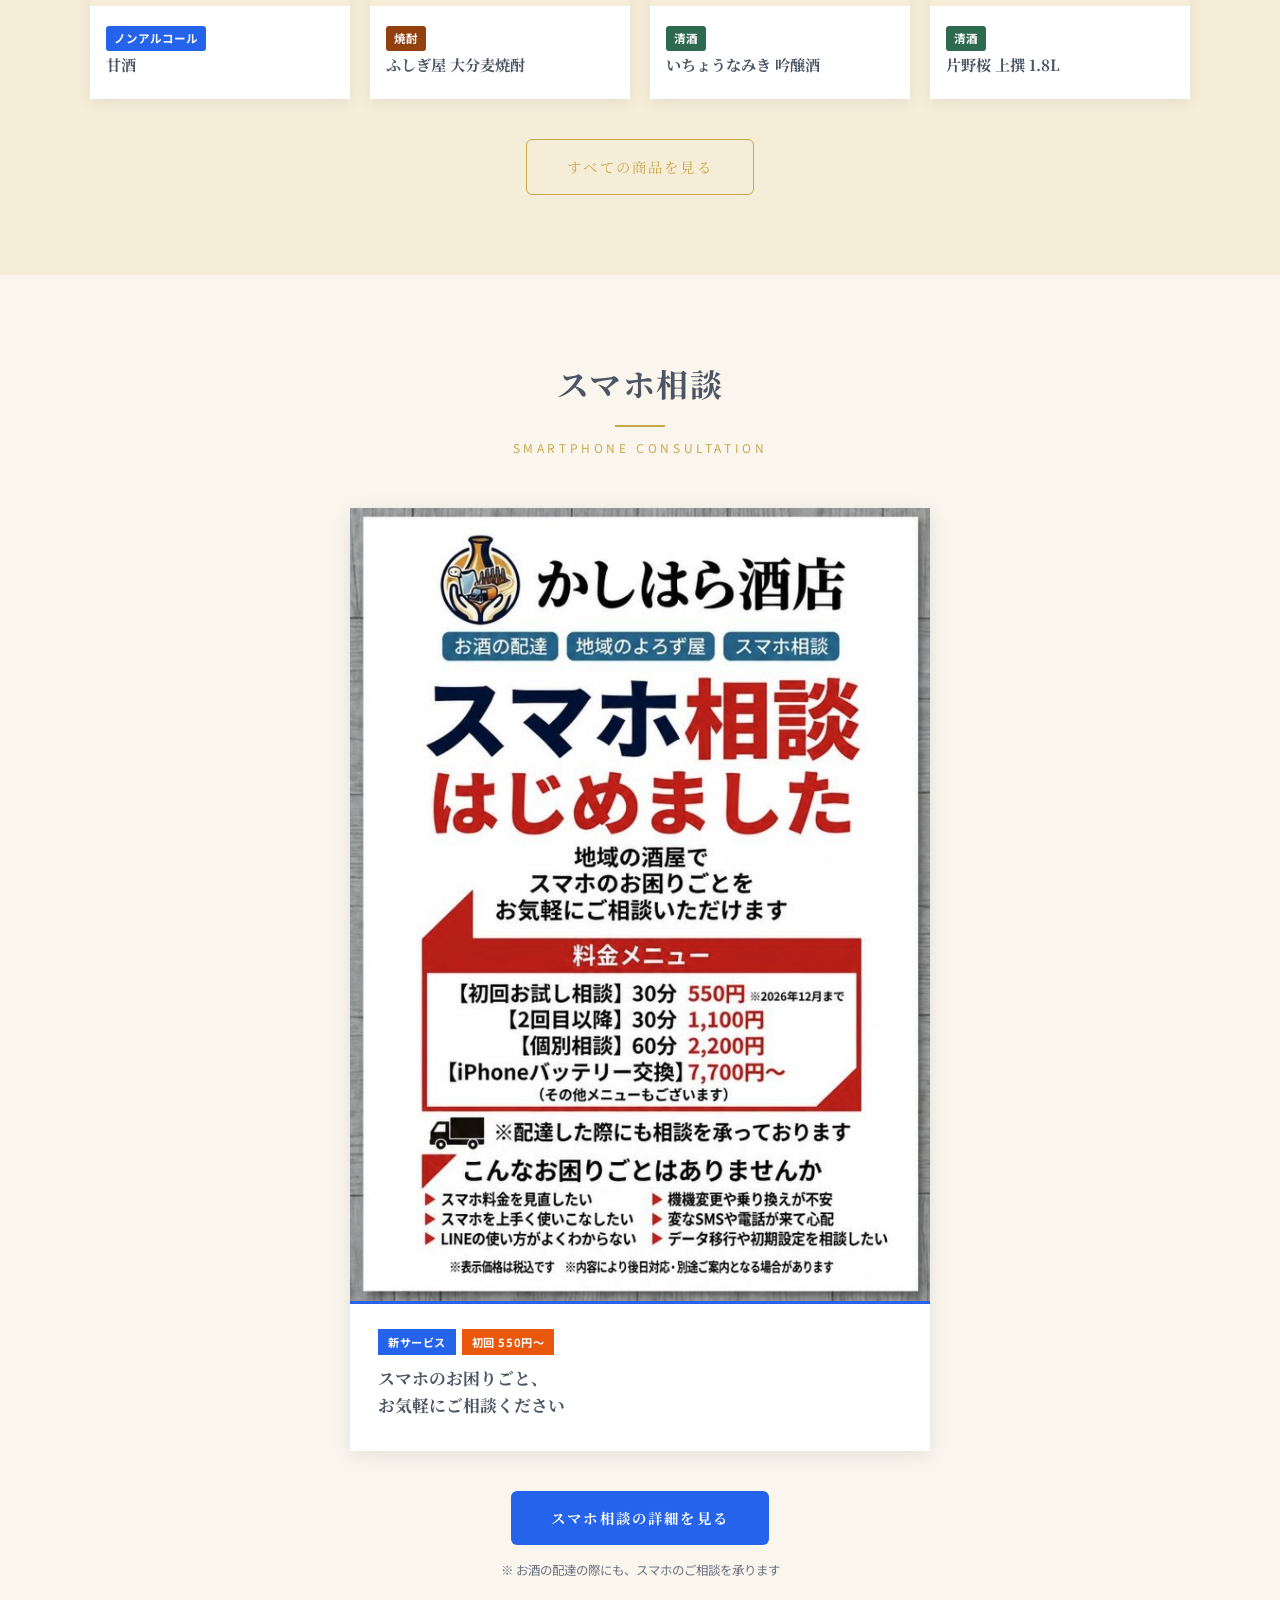
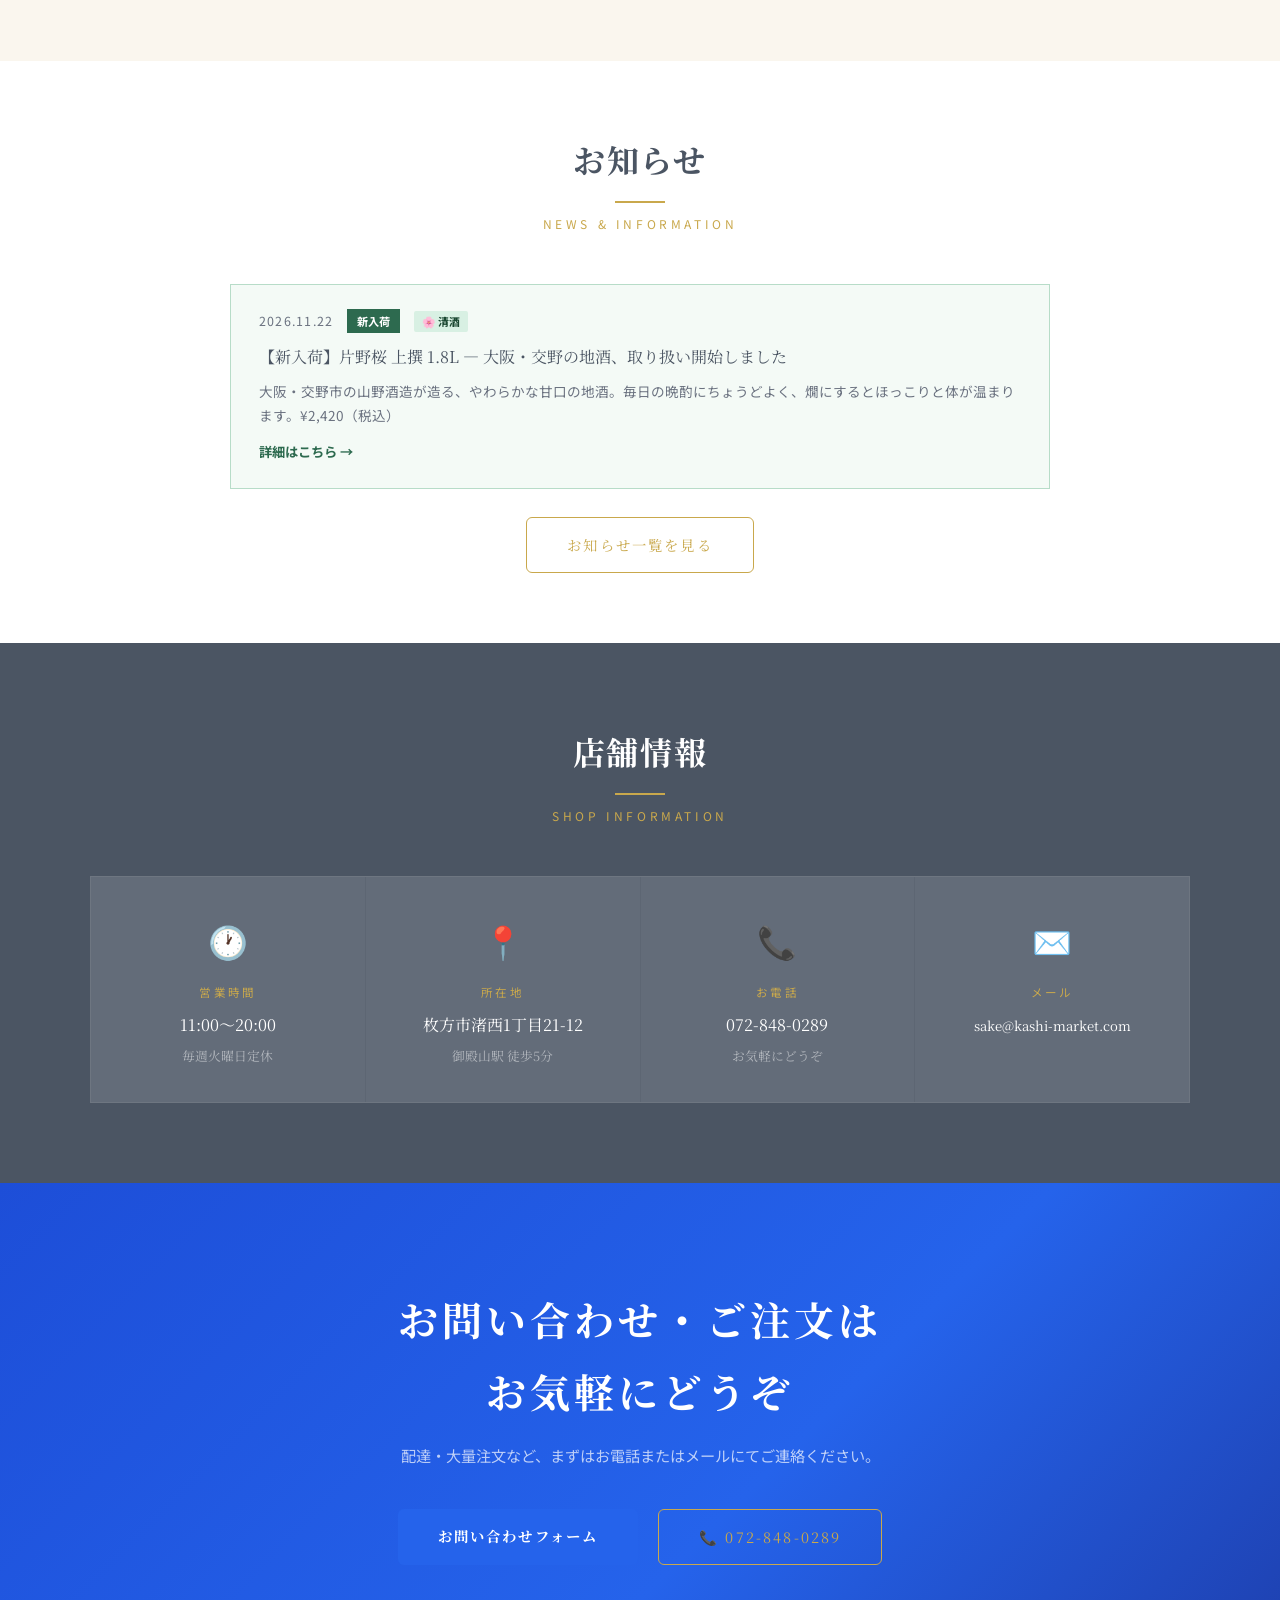
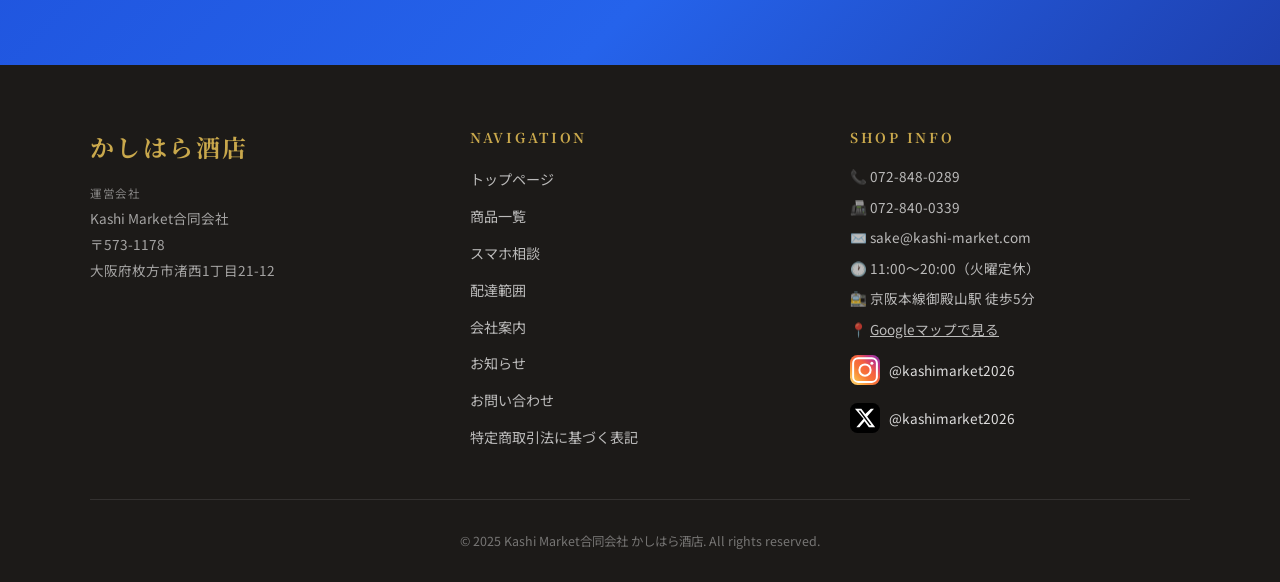
==== commit 03b0bc59: "片野桜 上撰をTOP商品一覧・お知らせに掲載 - index.html: 商品プレビューに片野桜 上撰 1.8L カードを追加 - index.html: お知らせプレビューをnews-013（片野桜" ====
--- a/index.html
+++ b/index.html
@@ -965,6 +965,15 @@
             <h3>いちょうなみき 吟醸酒</h3>
           </div>
         </a>
+        <a href="products.html#card-katanosakura" class="product-card">
+          <div class="product-img-wrap">
+            <img src="片野桜上撰1800ml.jpg" alt="片野桜 上撰 1.8L">
+          </div>
+          <div class="product-info">
+            <span class="product-tag" style="background:#2d6a4f;">清酒</span>
+            <h3>片野桜 上撰 1.8L</h3>
+          </div>
+        </a>
       </div>
       <div class="products-preview-cta">
         <a href="products.html" class="btn btn-outline">すべての商品を見る</a>
@@ -1002,15 +1011,15 @@
       <h2 class="section-title">お知らせ</h2>
       <p class="section-title-en">News &amp; Information</p>
       <div style="max-width:820px;margin:0 auto;">
-        <a href="news.html#news-012" style="display:block;text-decoration:none;border:1px solid #f0b8b0;padding:24px 28px;transition:box-shadow 0.3s,transform 0.3s;background:#fff5f3;" onmouseover="this.style.boxShadow='0 8px 28px rgba(0,0,0,0.1)';this.style.transform='translateY(-3px)';" onmouseout="this.style.boxShadow='none';this.style.transform='translateY(0)';">
+        <a href="news.html#news-013" style="display:block;text-decoration:none;border:1px solid #b7dcc8;padding:24px 28px;transition:box-shadow 0.3s,transform 0.3s;background:#f4faf6;" onmouseover="this.style.boxShadow='0 8px 28px rgba(0,0,0,0.1)';this.style.transform='translateY(-3px)';" onmouseout="this.style.boxShadow='none';this.style.transform='translateY(0)';">
           <div style="display:flex;align-items:center;gap:14px;margin-bottom:10px;flex-wrap:wrap;">
-            <span style="font-size:0.78rem;color:var(--color-text-light);letter-spacing:0.1em;">2026.11.21</span>
-            <span style="font-size:0.7rem;padding:2px 10px;background:#c0392b;color:#fff;font-weight:700;">販売開始</span>
-            <span style="font-size:0.68rem;padding:1px 8px;background:#fde0dc;color:#8b1a10;font-weight:700;border-radius:2px;">🛢️ 灯油</span>
-          </div>
-          <p style="font-family:'Noto Serif JP',serif;font-size:1rem;color:var(--color-primary);line-height:1.7;margin-bottom:8px;">【今年も】灯油の販売・配達を開始しました</p>
-          <p style="font-size:0.85rem;color:var(--color-text-light);line-height:1.8;">灯油 18L 2,700円（税込）。店主がご自宅までお届けします。お酒・飲み物とあわせてのご注文もどうぞ。</p>
-          <span style="display:inline-block;margin-top:12px;font-size:0.83rem;color:#c0392b;font-weight:700;">詳細はこちら →</span>
+            <span style="font-size:0.78rem;color:var(--color-text-light);letter-spacing:0.1em;">2026.11.22</span>
+            <span style="font-size:0.7rem;padding:2px 10px;background:#2d6a4f;color:#fff;font-weight:700;">新入荷</span>
+            <span style="font-size:0.68rem;padding:1px 8px;background:#d8f0e3;color:#1a4731;font-weight:700;border-radius:2px;">🌸 清酒</span>
+          </div>
+          <p style="font-family:'Noto Serif JP',serif;font-size:1rem;color:var(--color-primary);line-height:1.7;margin-bottom:8px;">【新入荷】片野桜 上撰 1.8L — 大阪・交野の地酒、取り扱い開始しました</p>
+          <p style="font-size:0.85rem;color:var(--color-text-light);line-height:1.8;">大阪・交野市の山野酒造が造る、やわらかな甘口の地酒。毎日の晩酌にちょうどよく、燗にするとほっこりと体が温まります。¥2,420（税込）</p>
+          <span style="display:inline-block;margin-top:12px;font-size:0.83rem;color:#2d6a4f;font-weight:700;">詳細はこちら →</span>
         </a>
         <div style="text-align:center;margin-top:28px;">
           <a href="news.html" class="btn btn-outline">お知らせ一覧を見る</a>
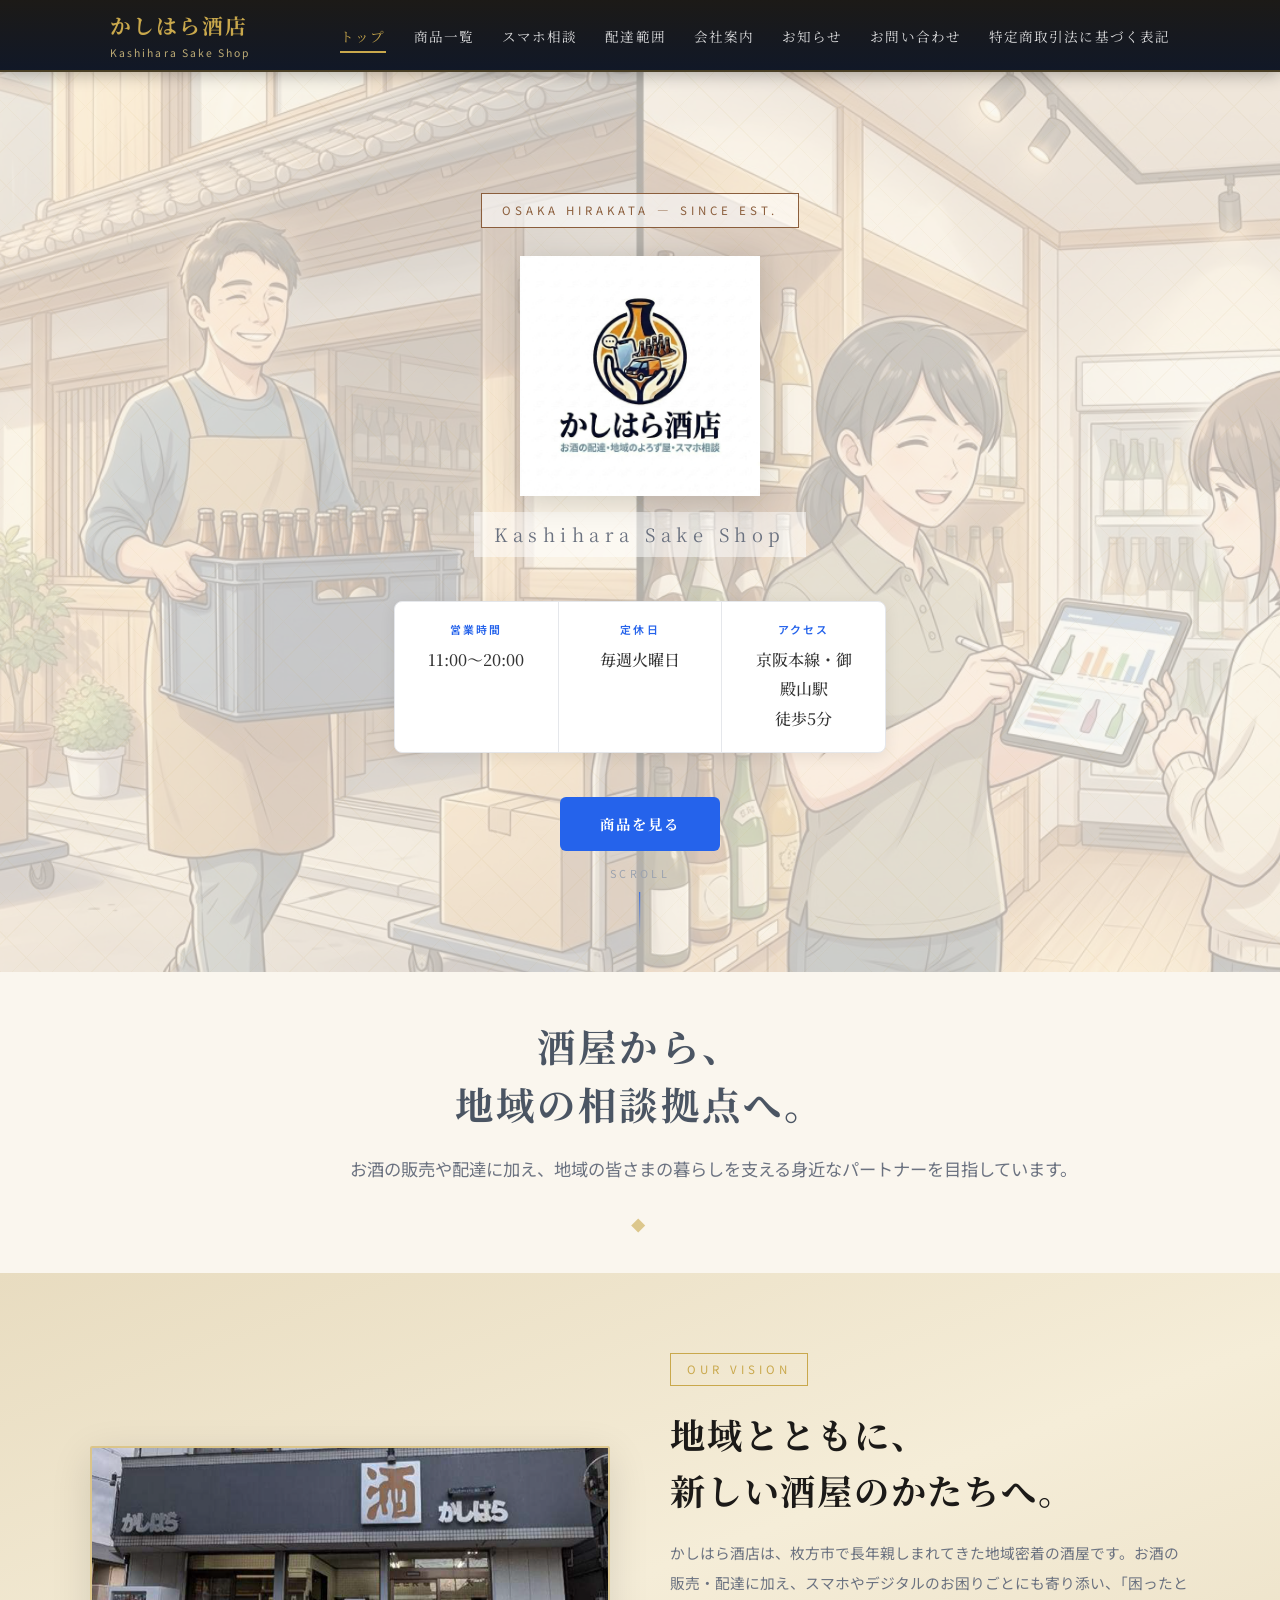
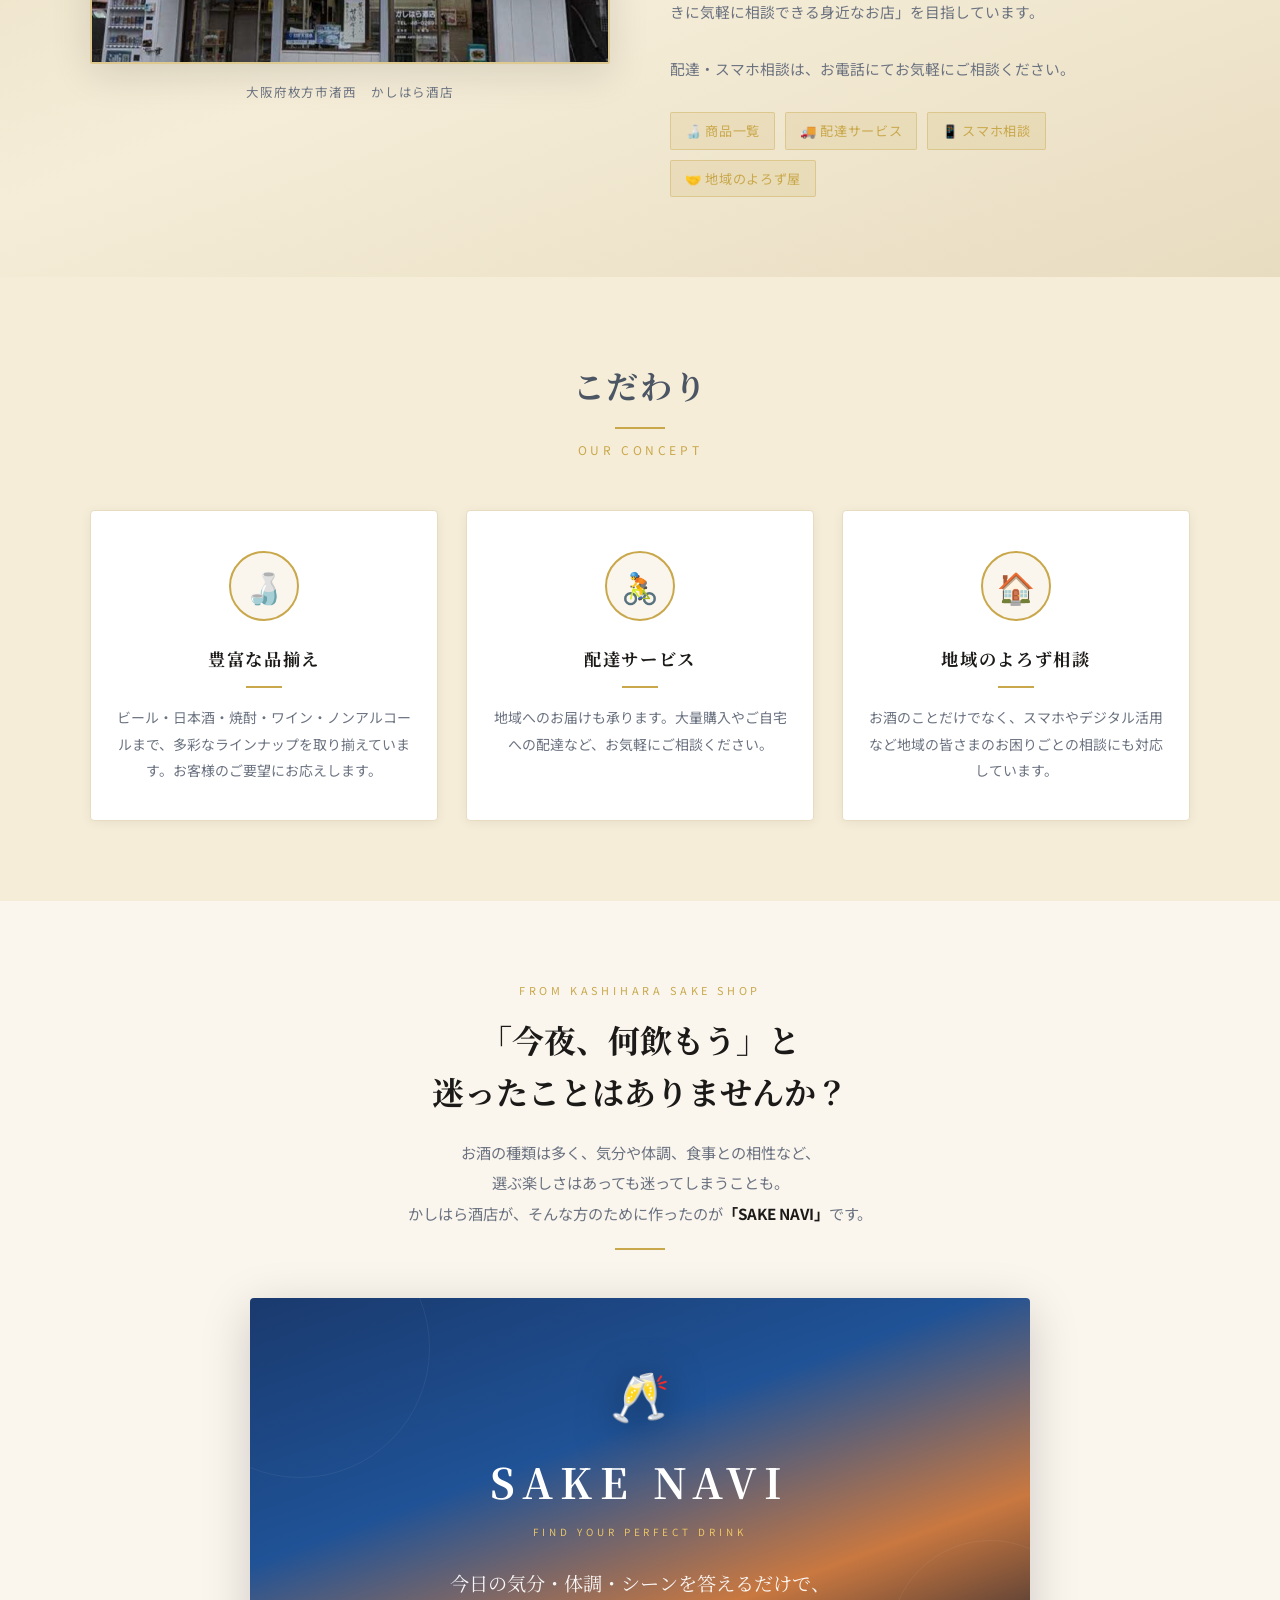
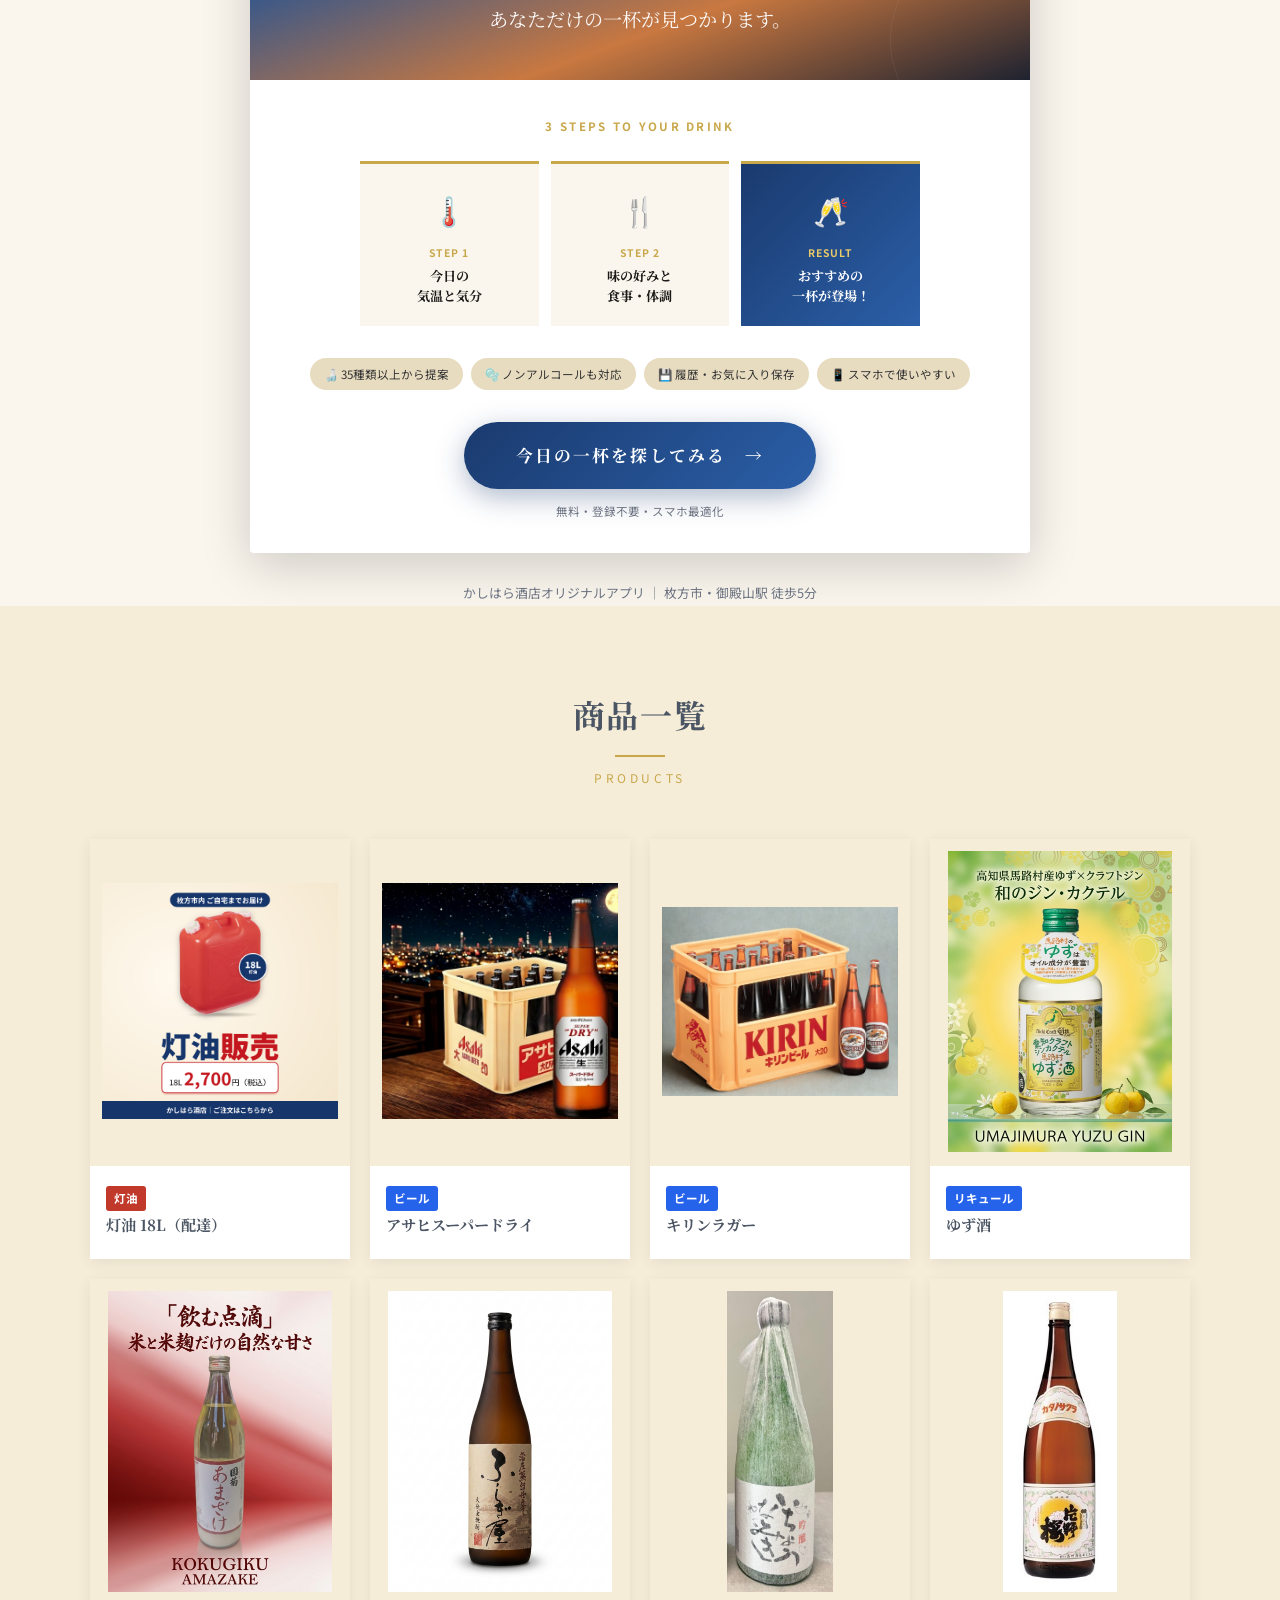
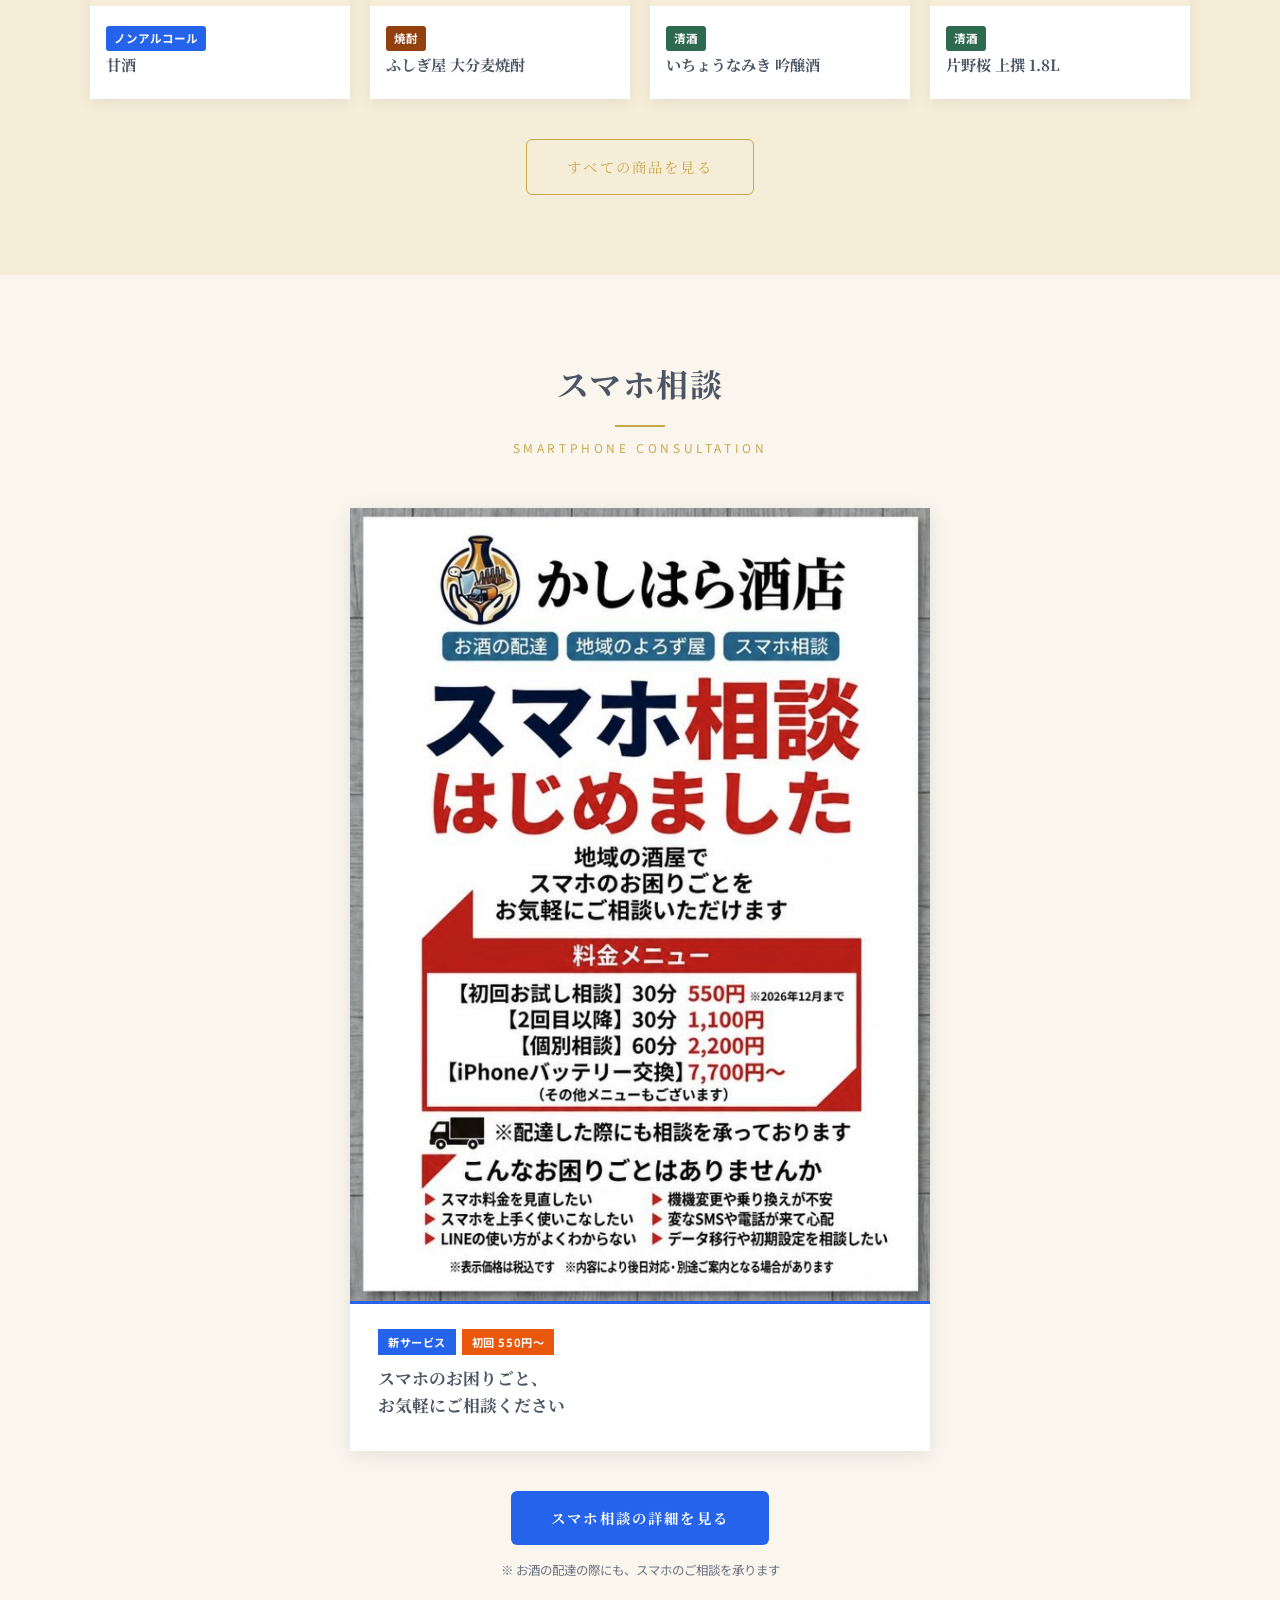
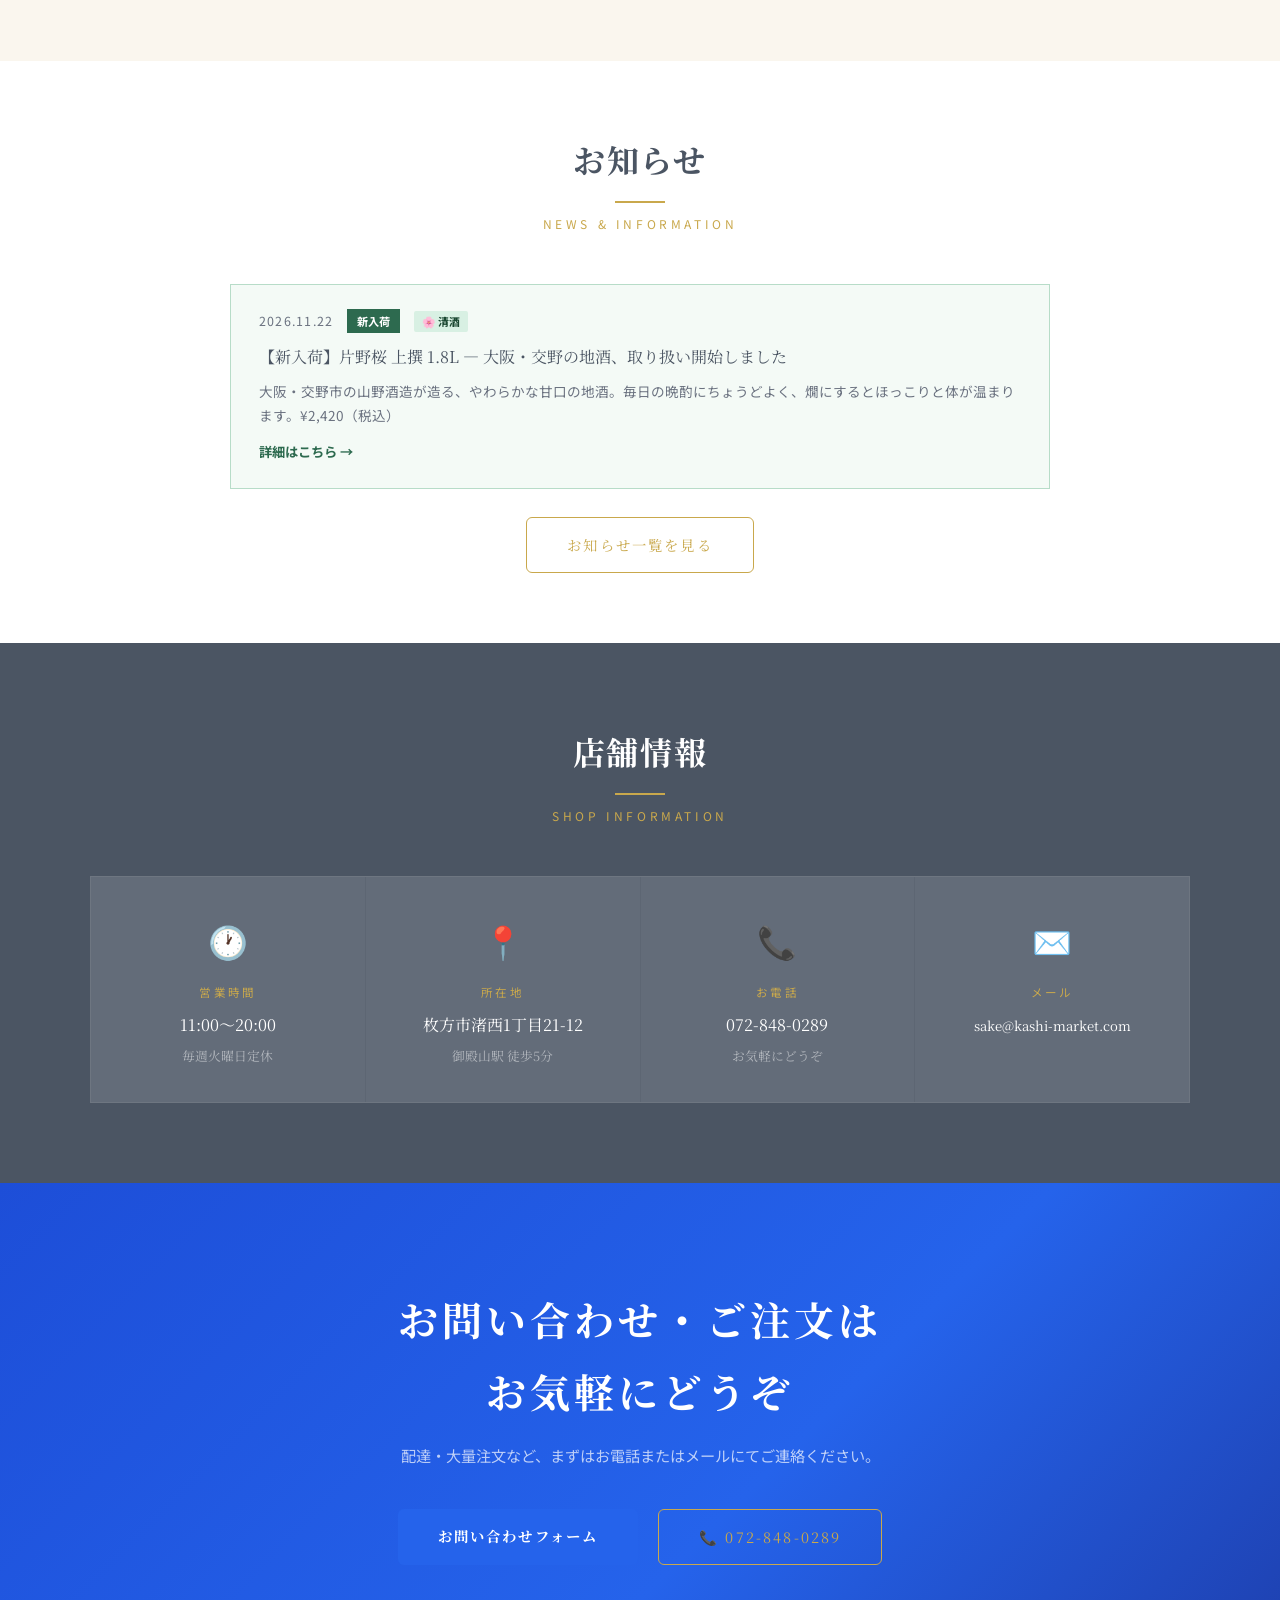
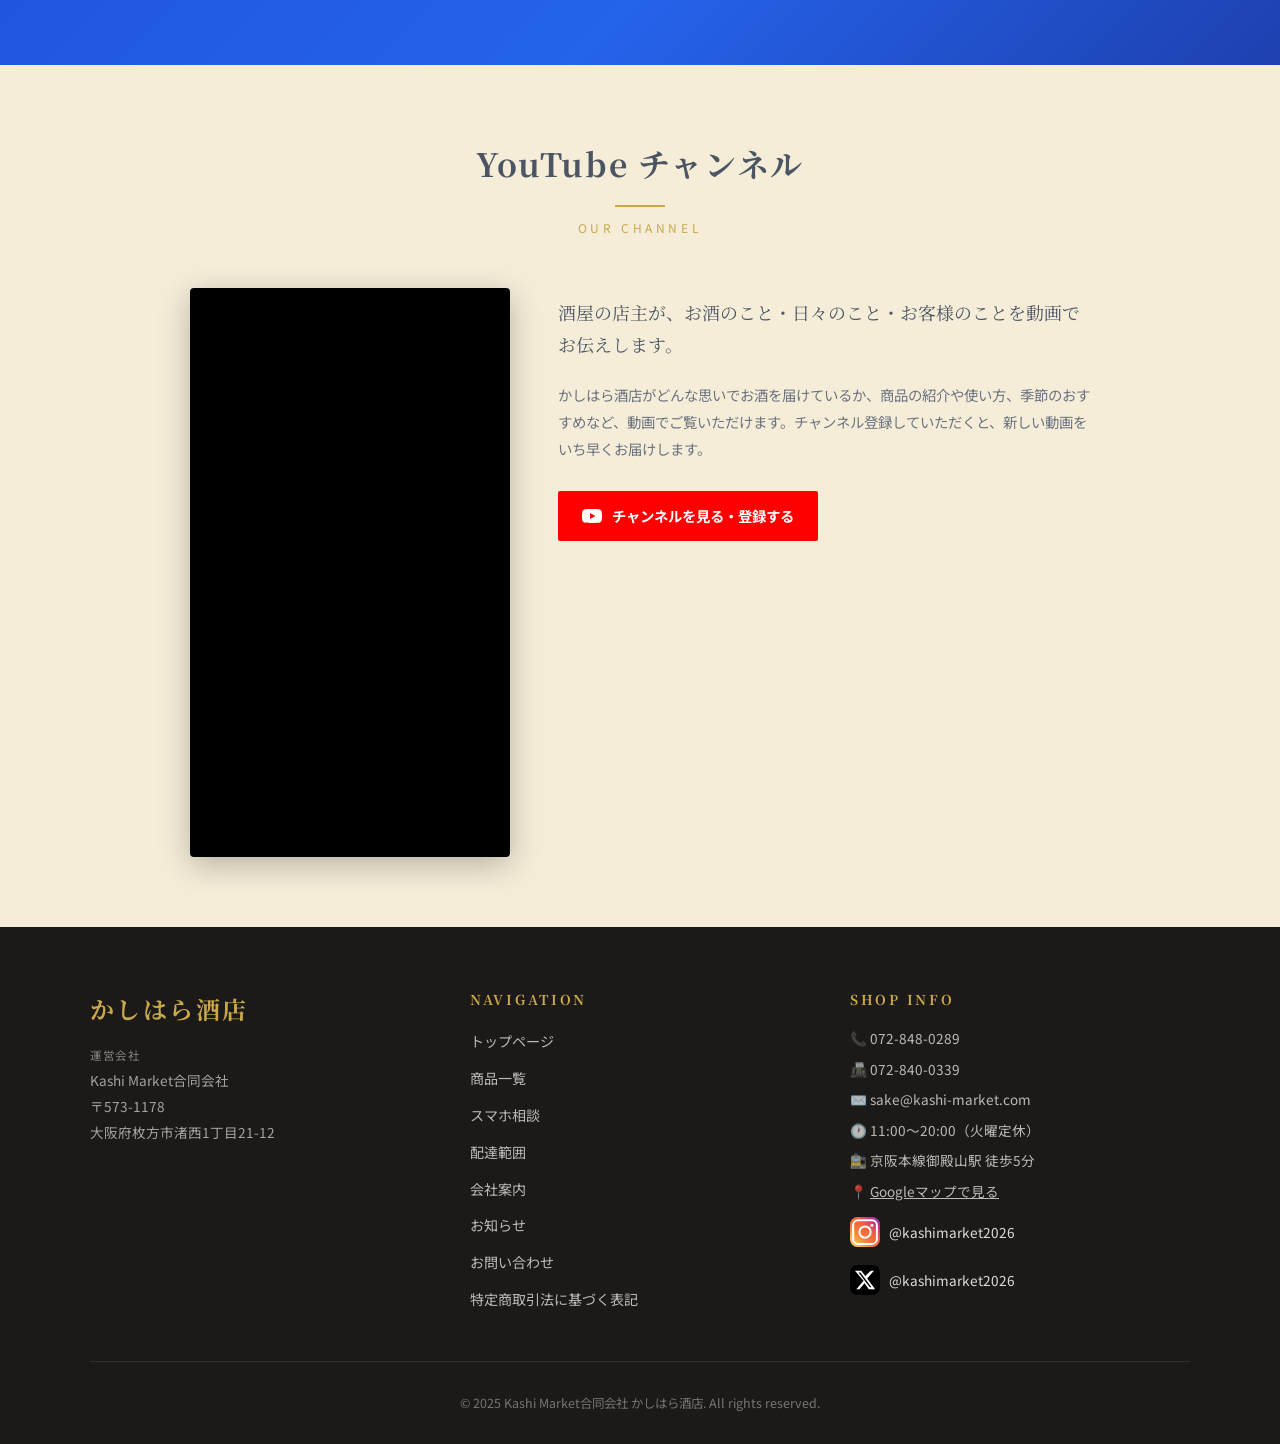
==== commit 95d6142e: "TOPにYouTubeチャンネルセクションを追加 お問い合わせセクションとフッターの間にYouTubeセクションを挿入。 コンセプト動画（Shorts: xJ0beZYHkLM）を縦型で埋め込み、 チ" ====
--- a/index.html
+++ b/index.html
@@ -1070,6 +1070,44 @@
     </div>
   </section>
 
+  <!-- YouTube チャンネル -->
+  <section style="background:var(--color-bg-dark);padding:70px 20px;">
+    <div class="section-inner">
+      <h2 class="section-title">YouTube チャンネル</h2>
+      <p class="section-title-en">Our Channel</p>
+
+      <div style="max-width:900px;margin:0 auto;display:flex;gap:48px;align-items:flex-start;flex-wrap:wrap;">
+
+        <!-- 動画埋め込み（縦型Shorts） -->
+        <div style="flex:0 0 auto;width:100%;max-width:320px;margin:0 auto;">
+          <div style="position:relative;width:100%;padding-top:177.78%;background:#000;border-radius:4px;overflow:hidden;box-shadow:0 8px 32px rgba(0,0,0,0.25);">
+            <iframe
+              src="https://www.youtube.com/embed/xJ0beZYHkLM"
+              title="かしはら酒店 コンセプト動画"
+              frameborder="0"
+              allow="accelerometer; autoplay; clipboard-write; encrypted-media; gyroscope; picture-in-picture; web-share"
+              allowfullscreen
+              style="position:absolute;top:0;left:0;width:100%;height:100%;">
+            </iframe>
+          </div>
+        </div>
+
+        <!-- テキスト -->
+        <div style="flex:1 1 260px;min-width:260px;padding-top:8px;">
+          <p style="font-family:'Noto Serif JP',serif;font-size:1.12rem;color:var(--color-primary);line-height:1.8;margin-bottom:20px;">酒屋の店主が、お酒のこと・日々のこと・お客様のことを動画でお伝えします。</p>
+          <p style="font-size:0.9rem;color:var(--color-text-light);line-height:1.9;margin-bottom:28px;">かしはら酒店がどんな思いでお酒を届けているか、商品の紹介や使い方、季節のおすすめなど、動画でご覧いただけます。チャンネル登録していただくと、新しい動画をいち早くお届けします。</p>
+          <a href="https://youtube.com/channel/UCPjXIBClkVfOXeMmzAjcukg" target="_blank" rel="noopener noreferrer"
+            style="display:inline-flex;align-items:center;gap:10px;background:#ff0000;color:#fff;font-weight:700;font-size:0.9rem;padding:12px 24px;border-radius:2px;text-decoration:none;transition:opacity 0.2s;"
+            onmouseover="this.style.opacity='0.85'" onmouseout="this.style.opacity='1'">
+            <svg xmlns="http://www.w3.org/2000/svg" width="20" height="20" viewBox="0 0 24 24" fill="currentColor"><path d="M23.5 6.2a3 3 0 0 0-2.1-2.1C19.5 3.6 12 3.6 12 3.6s-7.5 0-9.4.5A3 3 0 0 0 .5 6.2 31.2 31.2 0 0 0 0 12a31.2 31.2 0 0 0 .5 5.8 3 3 0 0 0 2.1 2.1c1.9.5 9.4.5 9.4.5s7.5 0 9.4-.5a3 3 0 0 0 2.1-2.1A31.2 31.2 0 0 0 24 12a31.2 31.2 0 0 0-.5-5.8zM9.7 15.5V8.5l6.3 3.5-6.3 3.5z"/></svg>
+            チャンネルを見る・登録する
+          </a>
+        </div>
+
+      </div>
+    </div>
+  </section>
+
   <!-- フッター -->
   <footer>
     <div class="footer-inner">
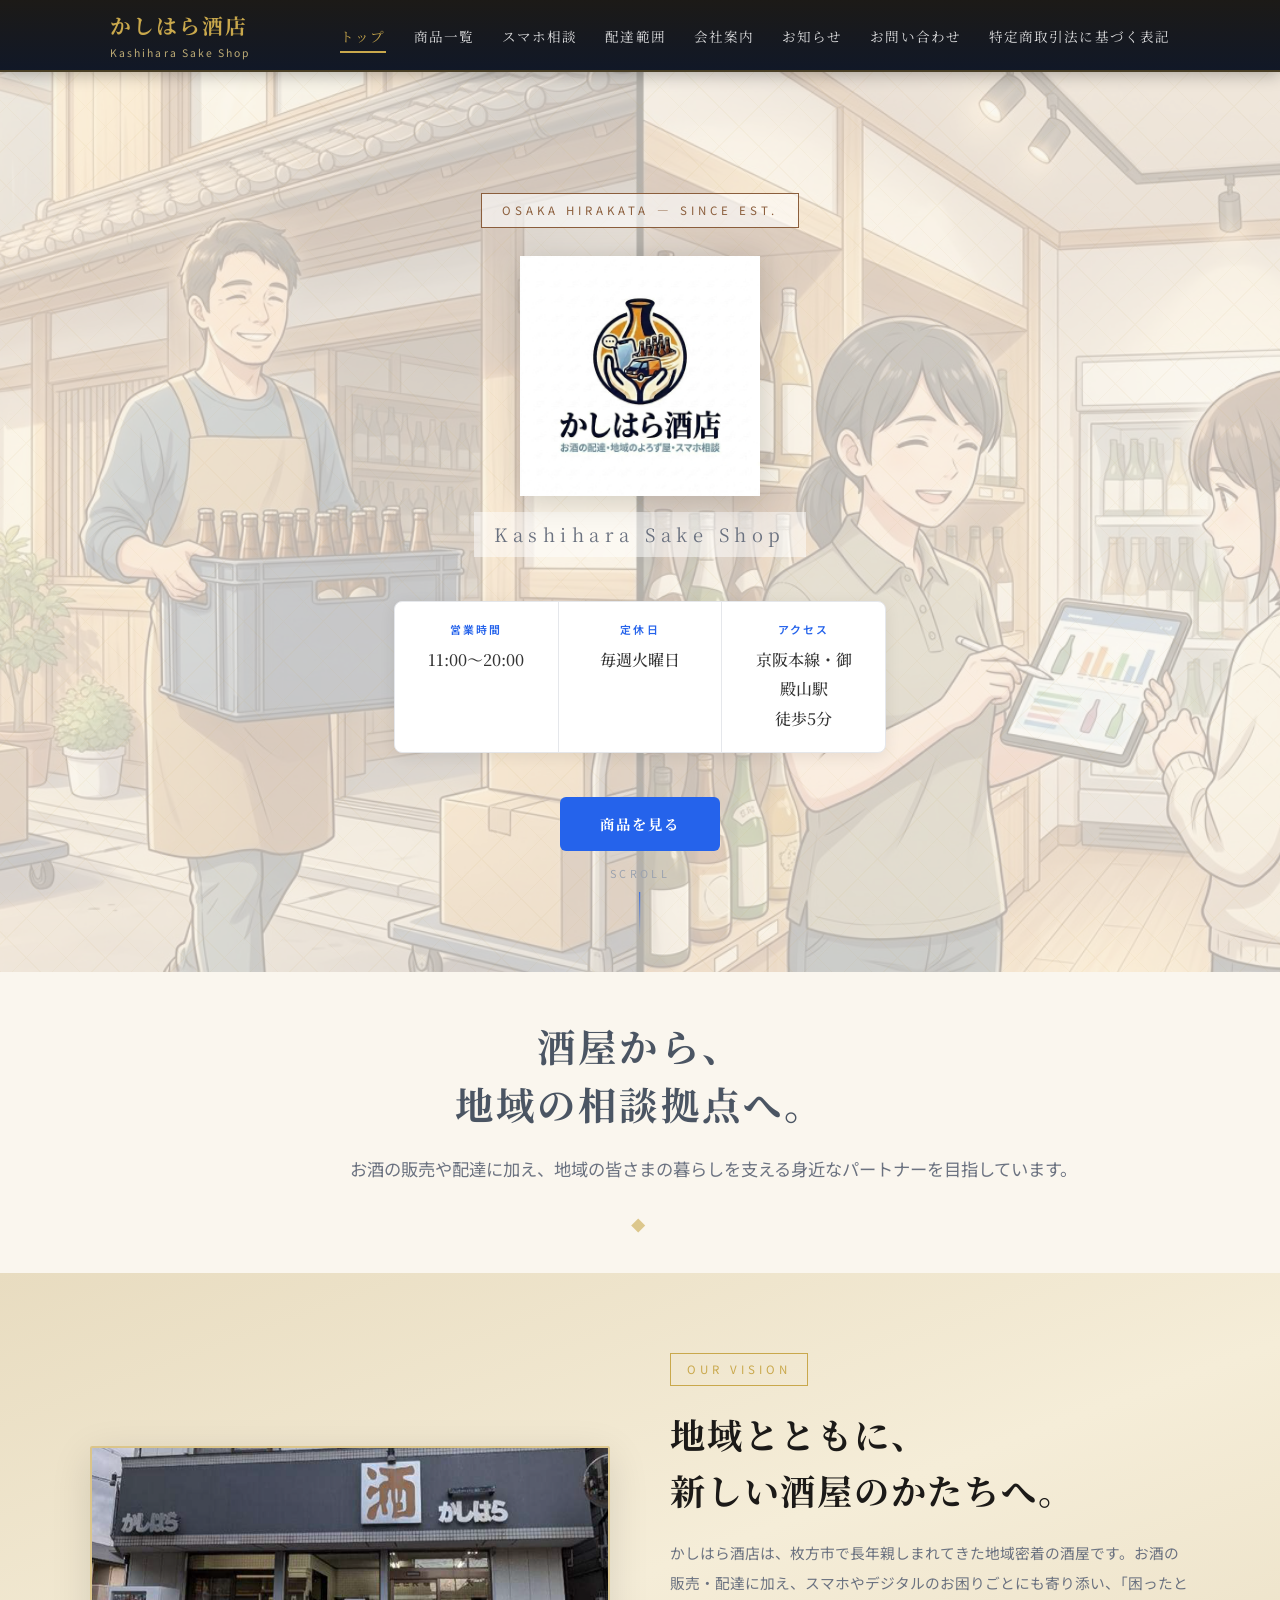
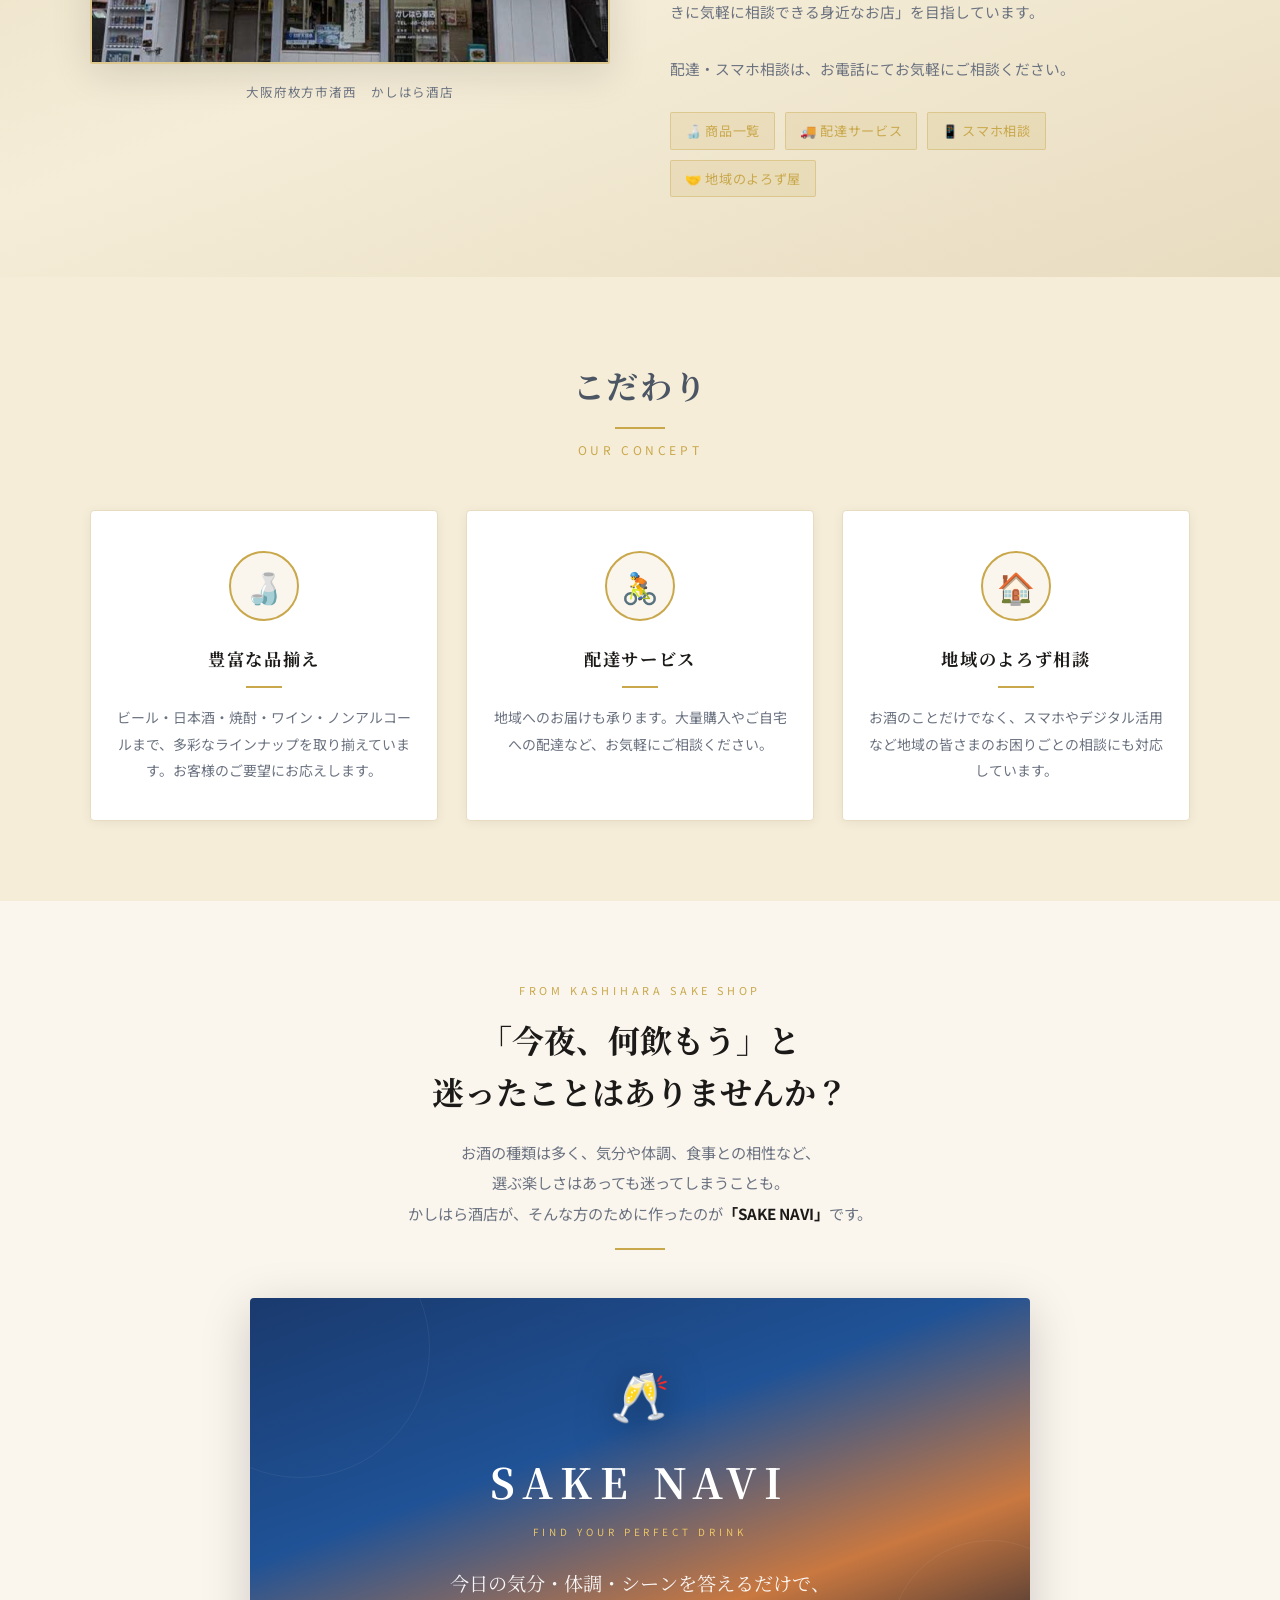
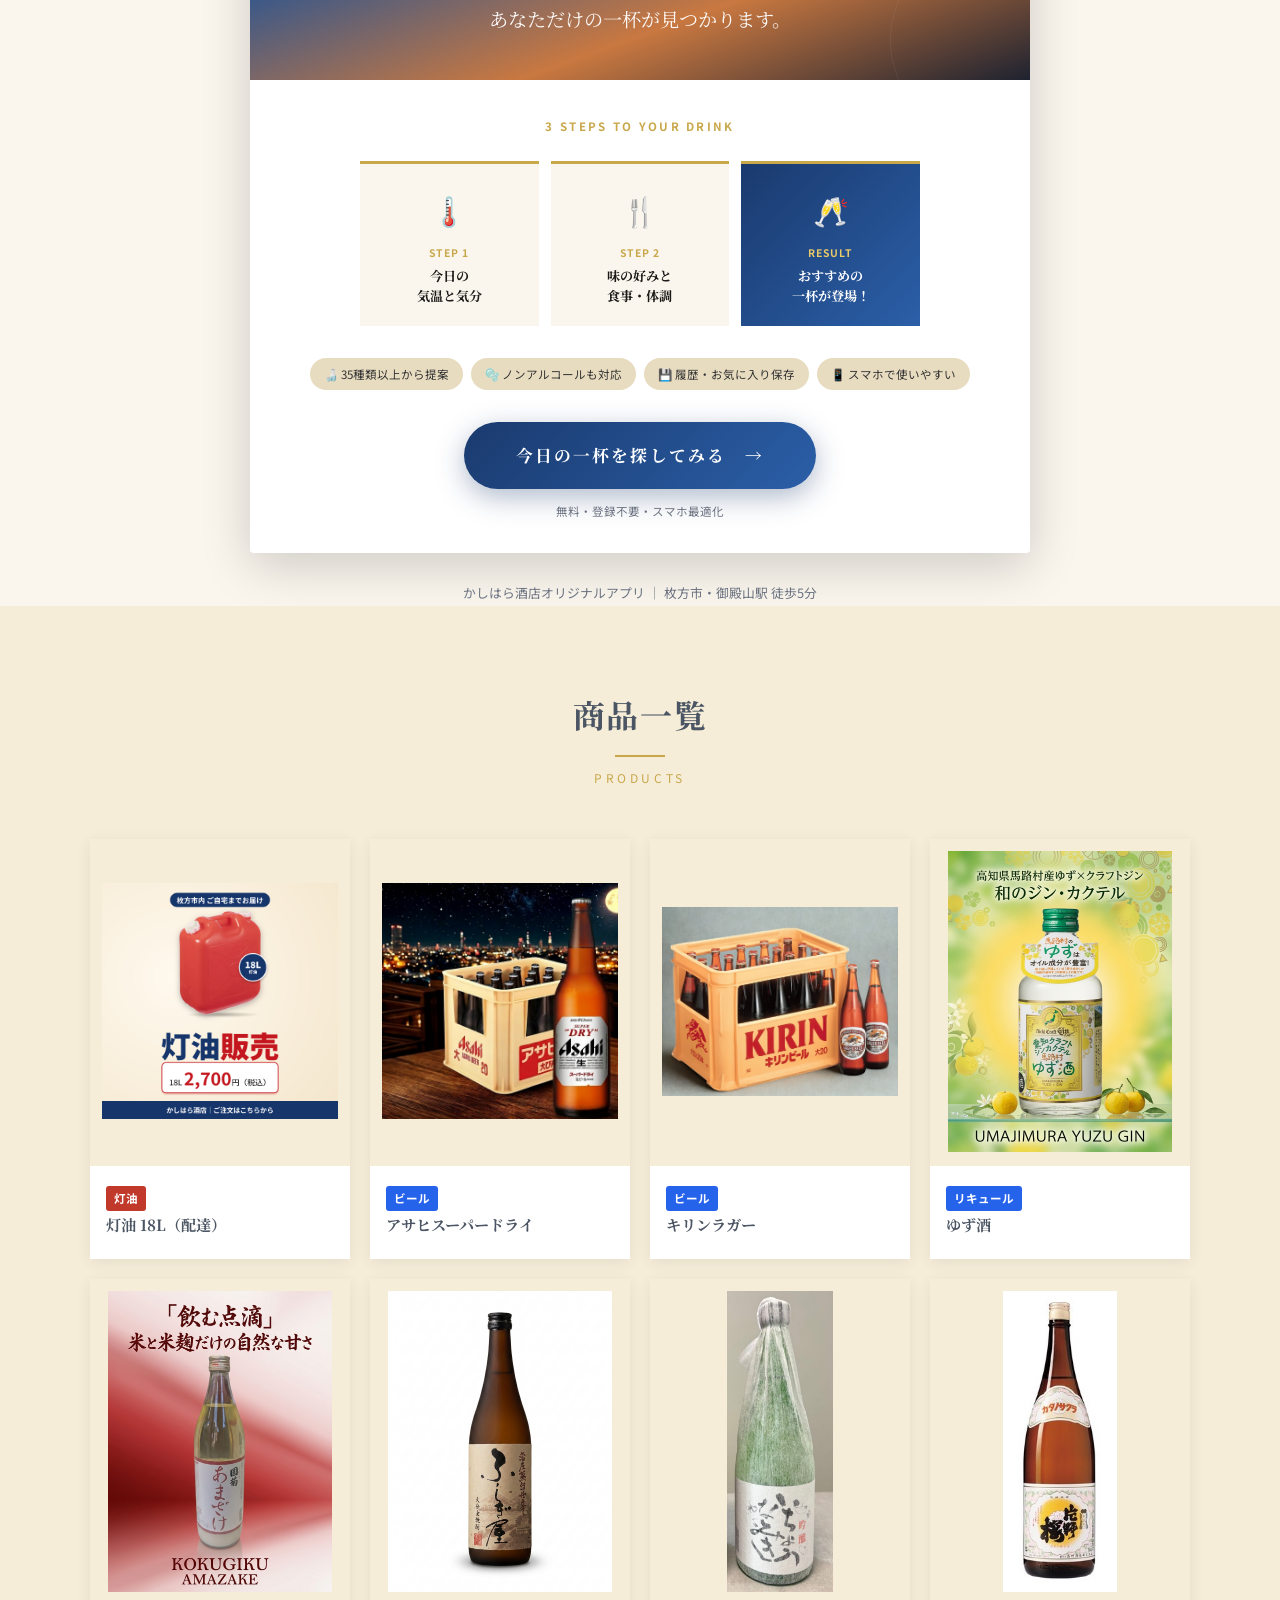
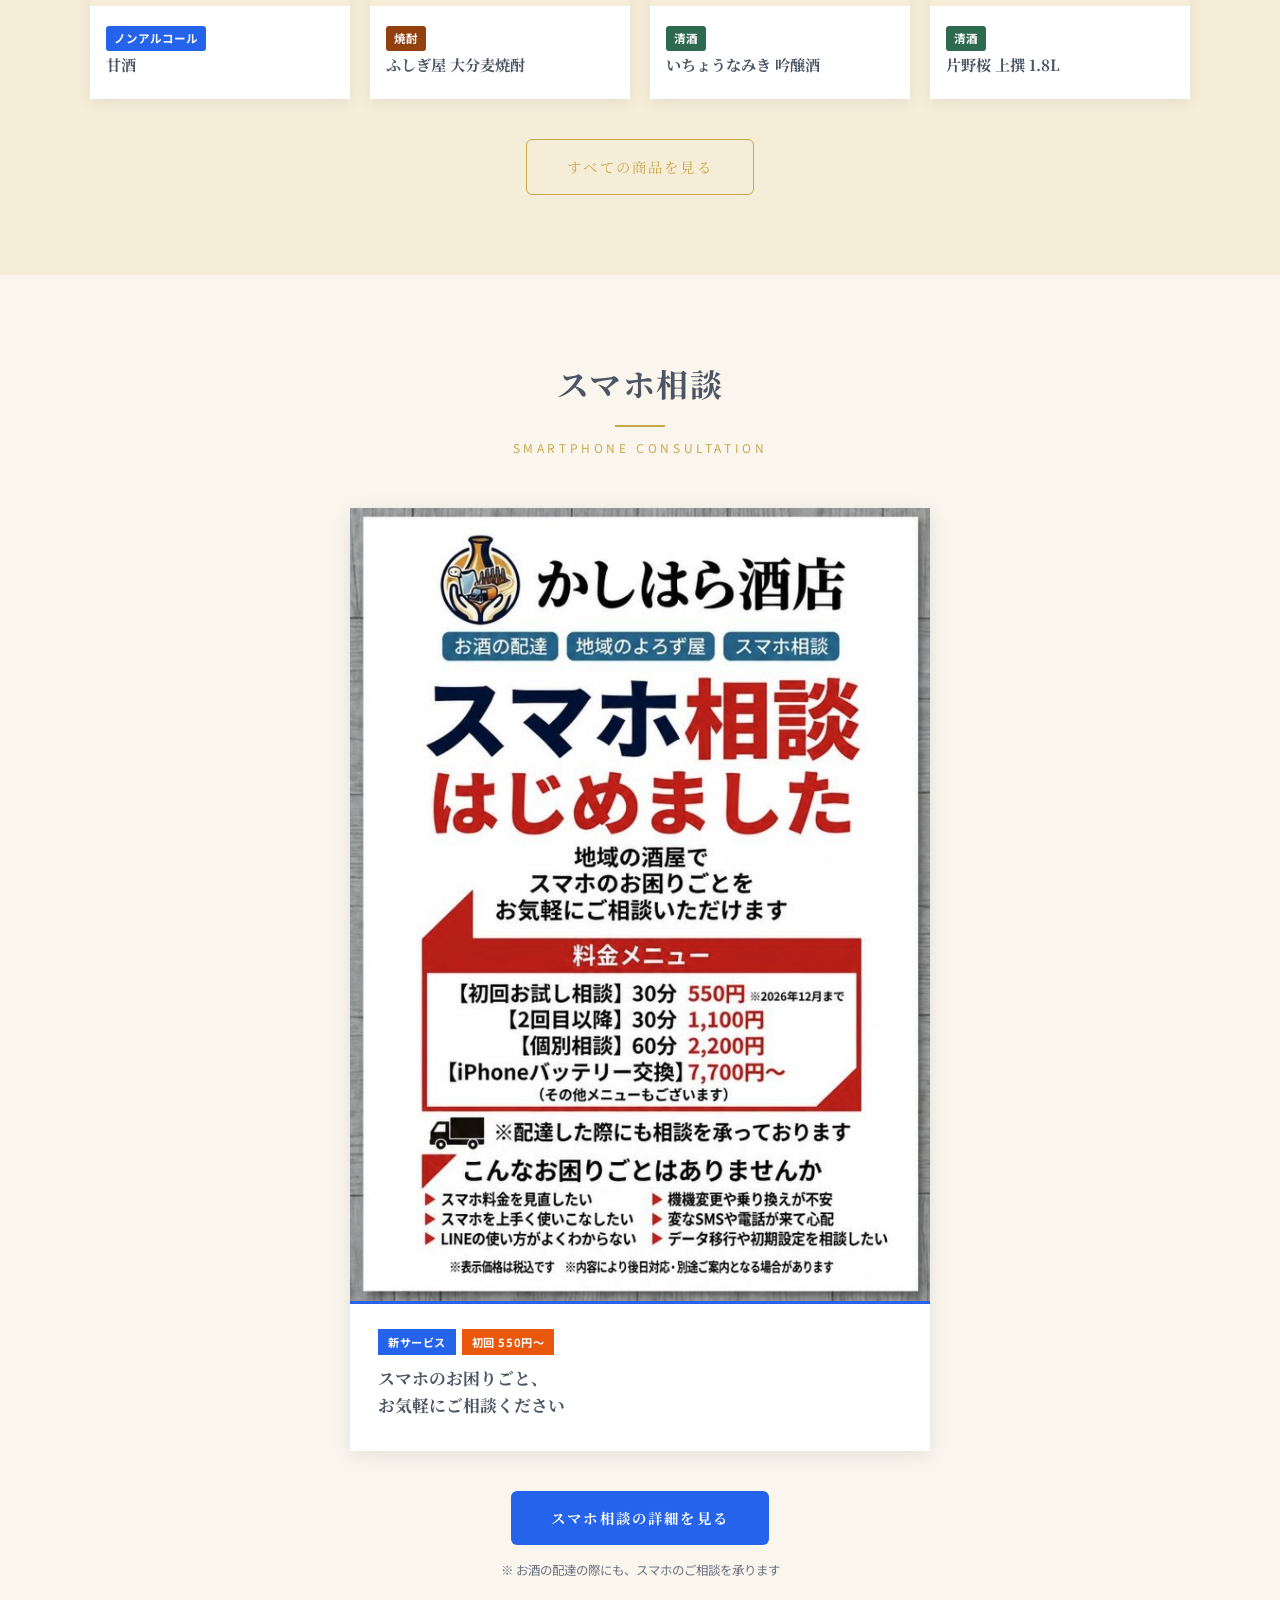
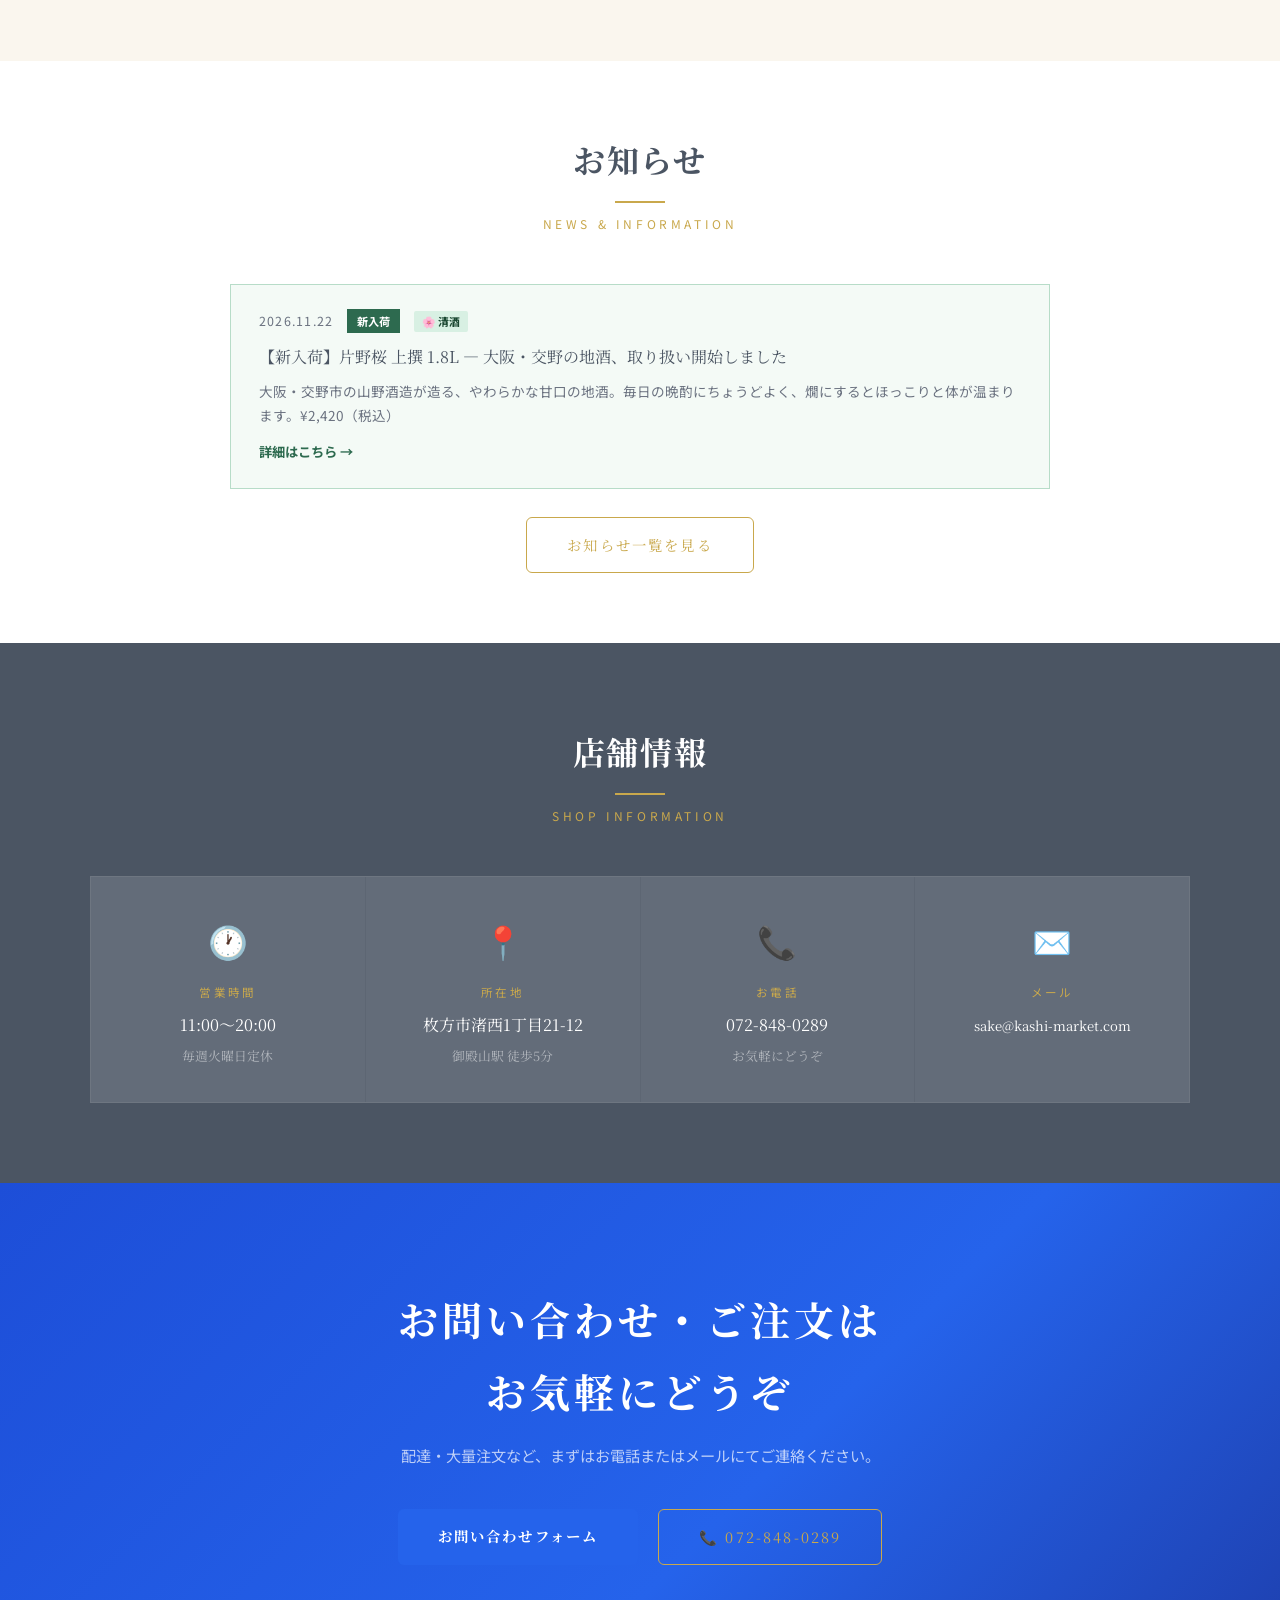
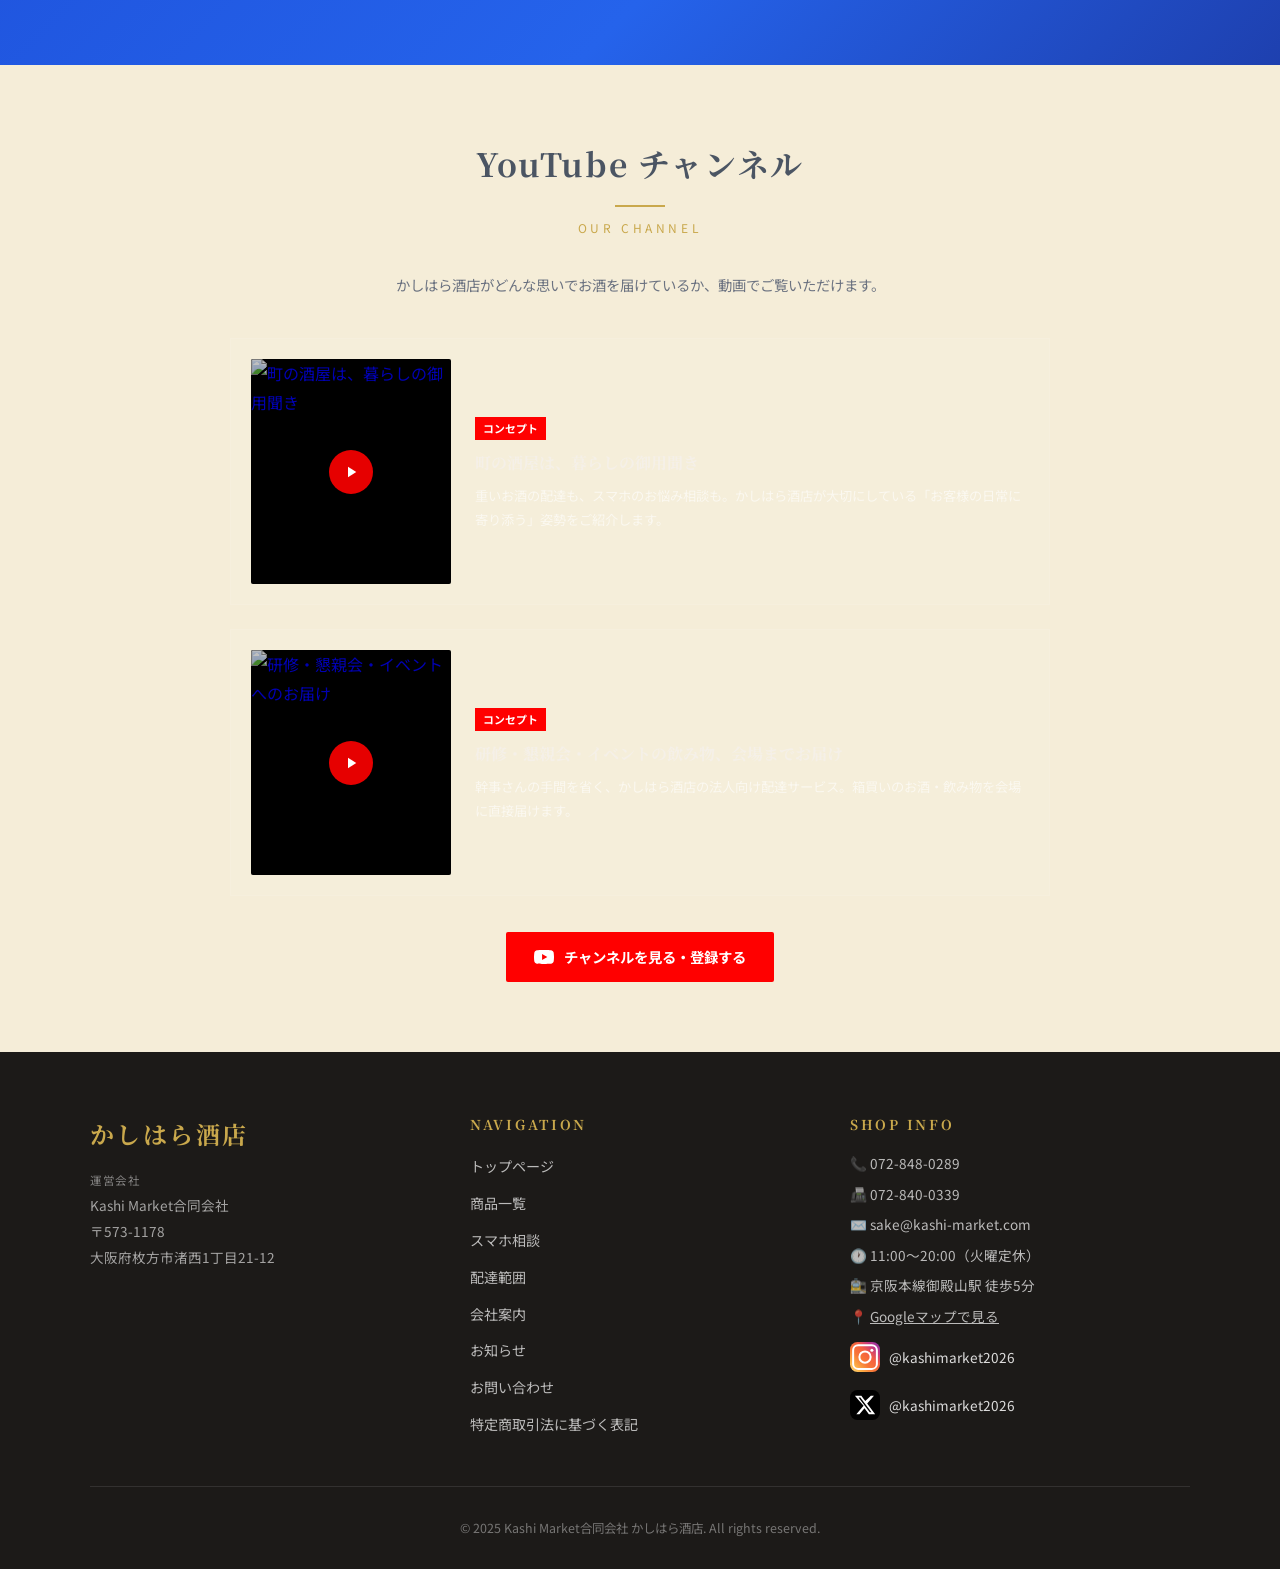
==== commit ab2762ec: "YouTubeセクションをサムネイルカード2枚に刷新 埋め込みiframeからサムネイル+テキストのカード形式へ変更。 動画①: 町の酒屋は暮らしの御用聞き (xJ0beZYHkLM) 動画②: 研修" ====
--- a/index.html
+++ b/index.html
@@ -1075,36 +1075,73 @@
     <div class="section-inner">
       <h2 class="section-title">YouTube チャンネル</h2>
       <p class="section-title-en">Our Channel</p>
-
-      <div style="max-width:900px;margin:0 auto;display:flex;gap:48px;align-items:flex-start;flex-wrap:wrap;">
-
-        <!-- 動画埋め込み（縦型Shorts） -->
-        <div style="flex:0 0 auto;width:100%;max-width:320px;margin:0 auto;">
-          <div style="position:relative;width:100%;padding-top:177.78%;background:#000;border-radius:4px;overflow:hidden;box-shadow:0 8px 32px rgba(0,0,0,0.25);">
-            <iframe
-              src="https://www.youtube.com/embed/xJ0beZYHkLM"
-              title="かしはら酒店 コンセプト動画"
-              frameborder="0"
-              allow="accelerometer; autoplay; clipboard-write; encrypted-media; gyroscope; picture-in-picture; web-share"
-              allowfullscreen
-              style="position:absolute;top:0;left:0;width:100%;height:100%;">
-            </iframe>
-          </div>
-        </div>
-
-        <!-- テキスト -->
-        <div style="flex:1 1 260px;min-width:260px;padding-top:8px;">
-          <p style="font-family:'Noto Serif JP',serif;font-size:1.12rem;color:var(--color-primary);line-height:1.8;margin-bottom:20px;">酒屋の店主が、お酒のこと・日々のこと・お客様のことを動画でお伝えします。</p>
-          <p style="font-size:0.9rem;color:var(--color-text-light);line-height:1.9;margin-bottom:28px;">かしはら酒店がどんな思いでお酒を届けているか、商品の紹介や使い方、季節のおすすめなど、動画でご覧いただけます。チャンネル登録していただくと、新しい動画をいち早くお届けします。</p>
-          <a href="https://youtube.com/channel/UCPjXIBClkVfOXeMmzAjcukg" target="_blank" rel="noopener noreferrer"
-            style="display:inline-flex;align-items:center;gap:10px;background:#ff0000;color:#fff;font-weight:700;font-size:0.9rem;padding:12px 24px;border-radius:2px;text-decoration:none;transition:opacity 0.2s;"
-            onmouseover="this.style.opacity='0.85'" onmouseout="this.style.opacity='1'">
-            <svg xmlns="http://www.w3.org/2000/svg" width="20" height="20" viewBox="0 0 24 24" fill="currentColor"><path d="M23.5 6.2a3 3 0 0 0-2.1-2.1C19.5 3.6 12 3.6 12 3.6s-7.5 0-9.4.5A3 3 0 0 0 .5 6.2 31.2 31.2 0 0 0 0 12a31.2 31.2 0 0 0 .5 5.8 3 3 0 0 0 2.1 2.1c1.9.5 9.4.5 9.4.5s7.5 0 9.4-.5a3 3 0 0 0 2.1-2.1A31.2 31.2 0 0 0 24 12a31.2 31.2 0 0 0-.5-5.8zM9.7 15.5V8.5l6.3 3.5-6.3 3.5z"/></svg>
-            チャンネルを見る・登録する
-          </a>
-        </div>
-
-      </div>
+      <p style="text-align:center;font-size:0.9rem;color:var(--color-text-light);margin:-16px auto 40px;max-width:560px;line-height:1.8;">かしはら酒店がどんな思いでお酒を届けているか、動画でご覧いただけます。</p>
+
+      <!-- コンセプト動画カード -->
+      <div style="max-width:820px;margin:0 auto;display:flex;flex-direction:column;gap:24px;">
+
+        <!-- 動画カード①：御用聞き -->
+        <a href="https://www.youtube.com/shorts/xJ0beZYHkLM" target="_blank" rel="noopener noreferrer"
+          style="display:flex;gap:24px;align-items:center;text-decoration:none;background:rgba(255,255,255,0.04);border:1px solid rgba(255,255,255,0.08);padding:20px;transition:background 0.2s,transform 0.2s;flex-wrap:wrap;"
+          onmouseover="this.style.background='rgba(255,255,255,0.09)';this.style.transform='translateY(-2px)';"
+          onmouseout="this.style.background='rgba(255,255,255,0.04)';this.style.transform='translateY(0)';">
+          <!-- サムネイル -->
+          <div style="flex:0 0 auto;position:relative;width:200px;max-width:100%;">
+            <div style="position:relative;width:200px;padding-top:112.5%;overflow:hidden;border-radius:2px;background:#000;">
+              <img src="https://img.youtube.com/vi/xJ0beZYHkLM/hqdefault.jpg" alt="町の酒屋は、暮らしの御用聞き" loading="lazy"
+                style="position:absolute;top:0;left:0;width:100%;height:100%;object-fit:cover;">
+              <div style="position:absolute;inset:0;display:flex;align-items:center;justify-content:center;background:rgba(0,0,0,0.25);">
+                <div style="width:44px;height:44px;background:rgba(255,0,0,0.9);border-radius:50%;display:flex;align-items:center;justify-content:center;">
+                  <svg xmlns="http://www.w3.org/2000/svg" width="18" height="18" viewBox="0 0 24 24" fill="#fff"><path d="M8 5v14l11-7z"/></svg>
+                </div>
+              </div>
+            </div>
+          </div>
+          <!-- テキスト -->
+          <div style="flex:1 1 220px;min-width:200px;">
+            <span style="display:inline-block;font-size:0.68rem;padding:2px 8px;background:#ff0000;color:#fff;font-weight:700;margin-bottom:10px;">コンセプト</span>
+            <h3 style="font-family:'Noto Serif JP',serif;font-size:1rem;color:#f5f0e8;line-height:1.6;margin-bottom:8px;">町の酒屋は、暮らしの御用聞き</h3>
+            <p style="font-size:0.83rem;color:rgba(255,255,255,0.6);line-height:1.8;">重いお酒の配達も、スマホのお悩み相談も。かしはら酒店が大切にしている「お客様の日常に寄り添う」姿勢をご紹介します。</p>
+          </div>
+        </a>
+
+        <!-- 動画カード②：イベント配達 -->
+        <a href="https://youtu.be/mnI5o7rmJoQ" target="_blank" rel="noopener noreferrer"
+          style="display:flex;gap:24px;align-items:center;text-decoration:none;background:rgba(255,255,255,0.04);border:1px solid rgba(255,255,255,0.08);padding:20px;transition:background 0.2s,transform 0.2s;flex-wrap:wrap;"
+          onmouseover="this.style.background='rgba(255,255,255,0.09)';this.style.transform='translateY(-2px)';"
+          onmouseout="this.style.background='rgba(255,255,255,0.04)';this.style.transform='translateY(0)';">
+          <!-- サムネイル -->
+          <div style="flex:0 0 auto;position:relative;width:200px;max-width:100%;">
+            <div style="position:relative;width:200px;padding-top:112.5%;overflow:hidden;border-radius:2px;background:#000;">
+              <img src="https://img.youtube.com/vi/mnI5o7rmJoQ/hqdefault.jpg" alt="研修・懇親会・イベントへのお届け" loading="lazy"
+                style="position:absolute;top:0;left:0;width:100%;height:100%;object-fit:cover;">
+              <div style="position:absolute;inset:0;display:flex;align-items:center;justify-content:center;background:rgba(0,0,0,0.25);">
+                <div style="width:44px;height:44px;background:rgba(255,0,0,0.9);border-radius:50%;display:flex;align-items:center;justify-content:center;">
+                  <svg xmlns="http://www.w3.org/2000/svg" width="18" height="18" viewBox="0 0 24 24" fill="#fff"><path d="M8 5v14l11-7z"/></svg>
+                </div>
+              </div>
+            </div>
+          </div>
+          <!-- テキスト -->
+          <div style="flex:1 1 220px;min-width:200px;">
+            <span style="display:inline-block;font-size:0.68rem;padding:2px 8px;background:#ff0000;color:#fff;font-weight:700;margin-bottom:10px;">コンセプト</span>
+            <h3 style="font-family:'Noto Serif JP',serif;font-size:1rem;color:#f5f0e8;line-height:1.6;margin-bottom:8px;">研修・懇親会・イベントの飲み物、会場までお届け</h3>
+            <p style="font-size:0.83rem;color:rgba(255,255,255,0.6);line-height:1.8;">幹事さんの手間を省く、かしはら酒店の法人向け配達サービス。箱買いのお酒・飲み物を会場に直接届けます。</p>
+          </div>
+        </a>
+
+      </div>
+
+      <!-- チャンネルリンク -->
+      <div style="text-align:center;margin-top:36px;">
+        <a href="https://youtube.com/channel/UCPjXIBClkVfOXeMmzAjcukg" target="_blank" rel="noopener noreferrer"
+          style="display:inline-flex;align-items:center;gap:10px;background:#ff0000;color:#fff;font-weight:700;font-size:0.9rem;padding:12px 28px;border-radius:2px;text-decoration:none;transition:opacity 0.2s;"
+          onmouseover="this.style.opacity='0.85'" onmouseout="this.style.opacity='1'">
+          <svg xmlns="http://www.w3.org/2000/svg" width="20" height="20" viewBox="0 0 24 24" fill="currentColor"><path d="M23.5 6.2a3 3 0 0 0-2.1-2.1C19.5 3.6 12 3.6 12 3.6s-7.5 0-9.4.5A3 3 0 0 0 .5 6.2 31.2 31.2 0 0 0 0 12a31.2 31.2 0 0 0 .5 5.8 3 3 0 0 0 2.1 2.1c1.9.5 9.4.5 9.4.5s7.5 0 9.4-.5a3 3 0 0 0 2.1-2.1A31.2 31.2 0 0 0 24 12a31.2 31.2 0 0 0-.5-5.8zM9.7 15.5V8.5l6.3 3.5-6.3 3.5z"/></svg>
+          チャンネルを見る・登録する
+        </a>
+      </div>
+
     </div>
   </section>
 
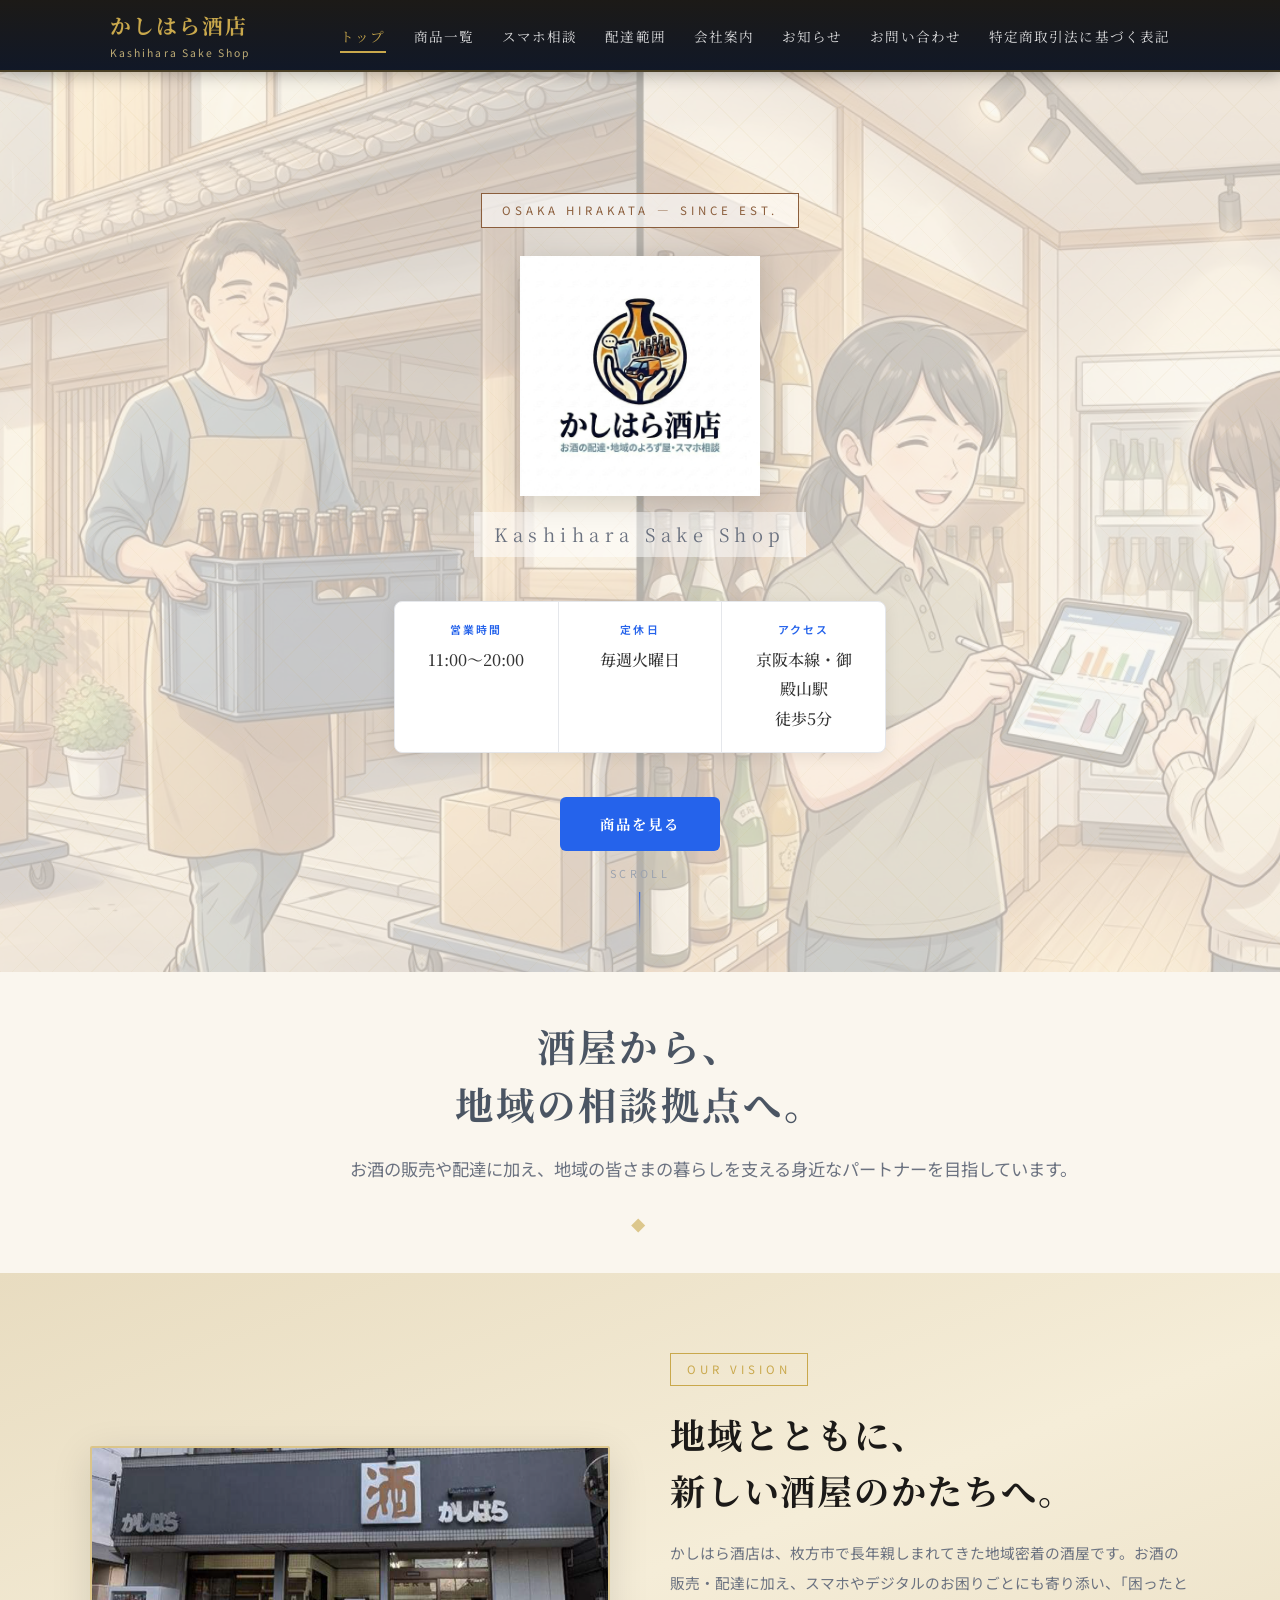
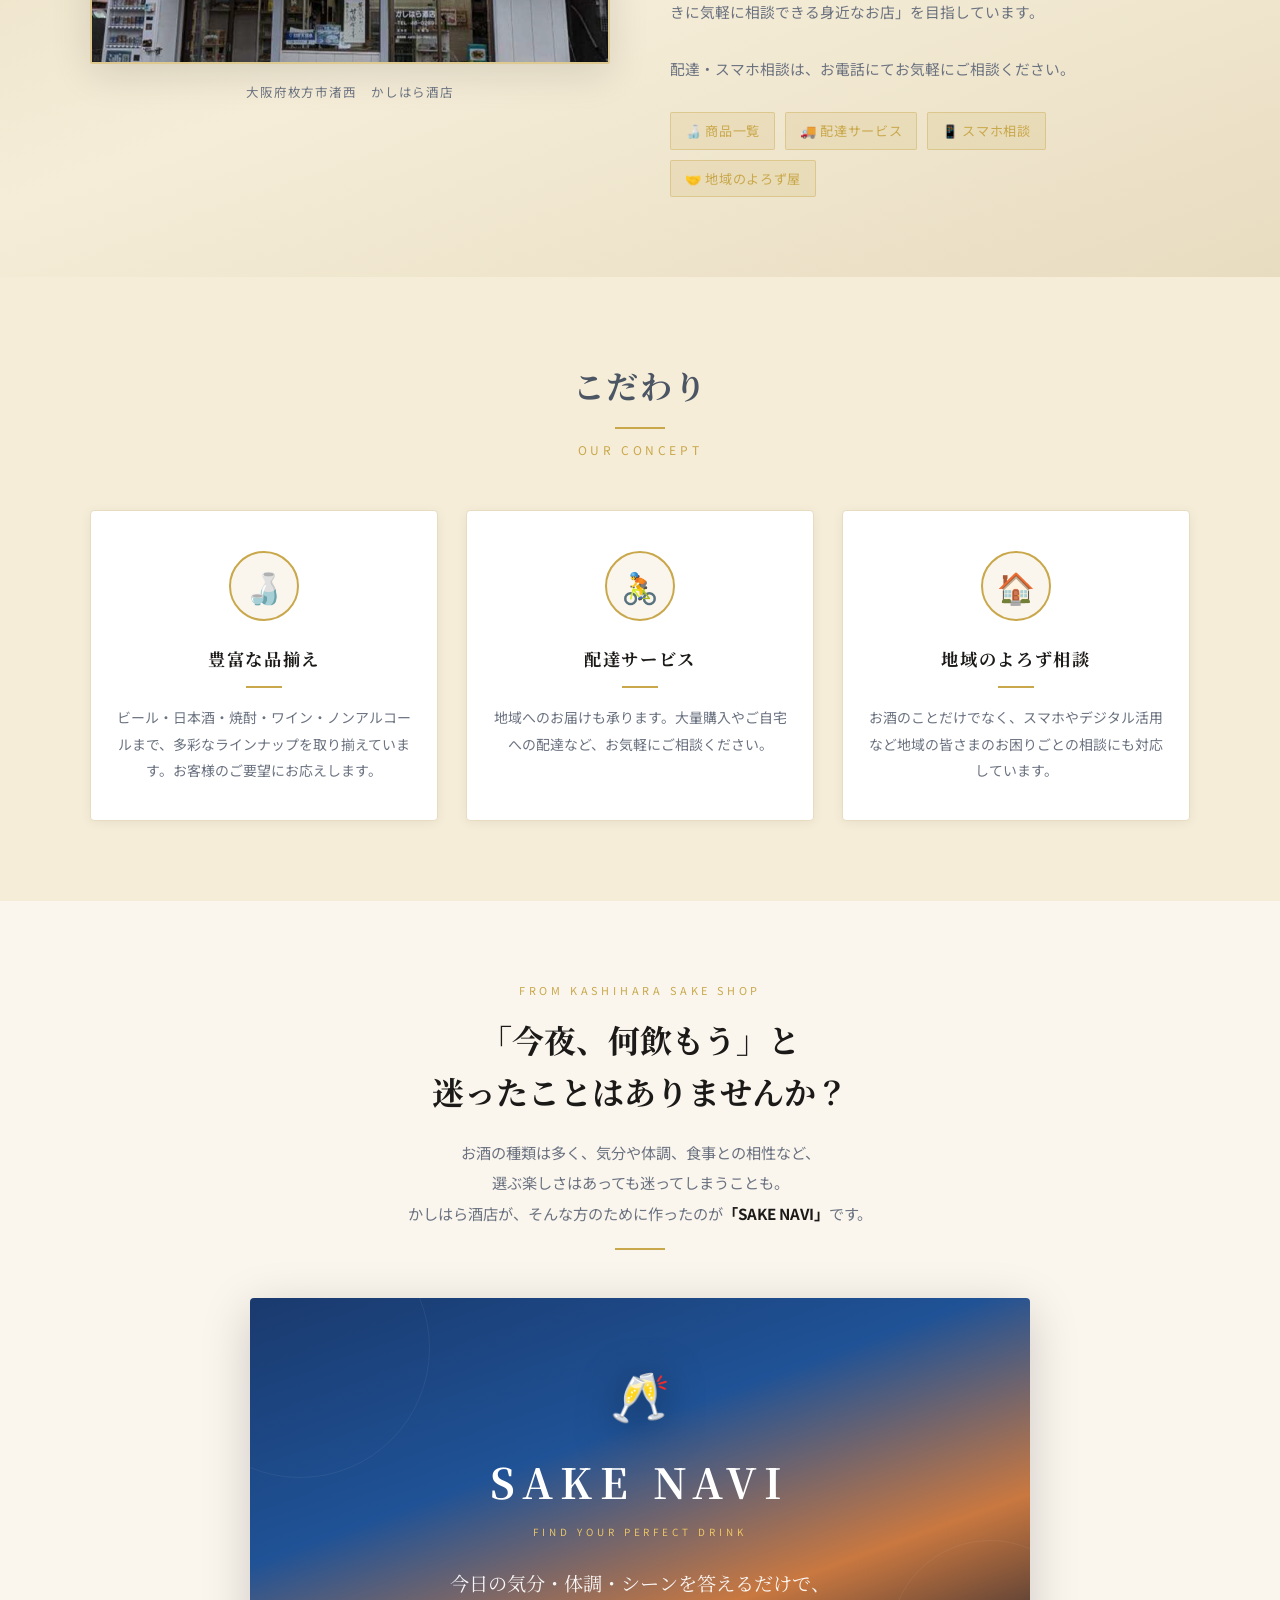
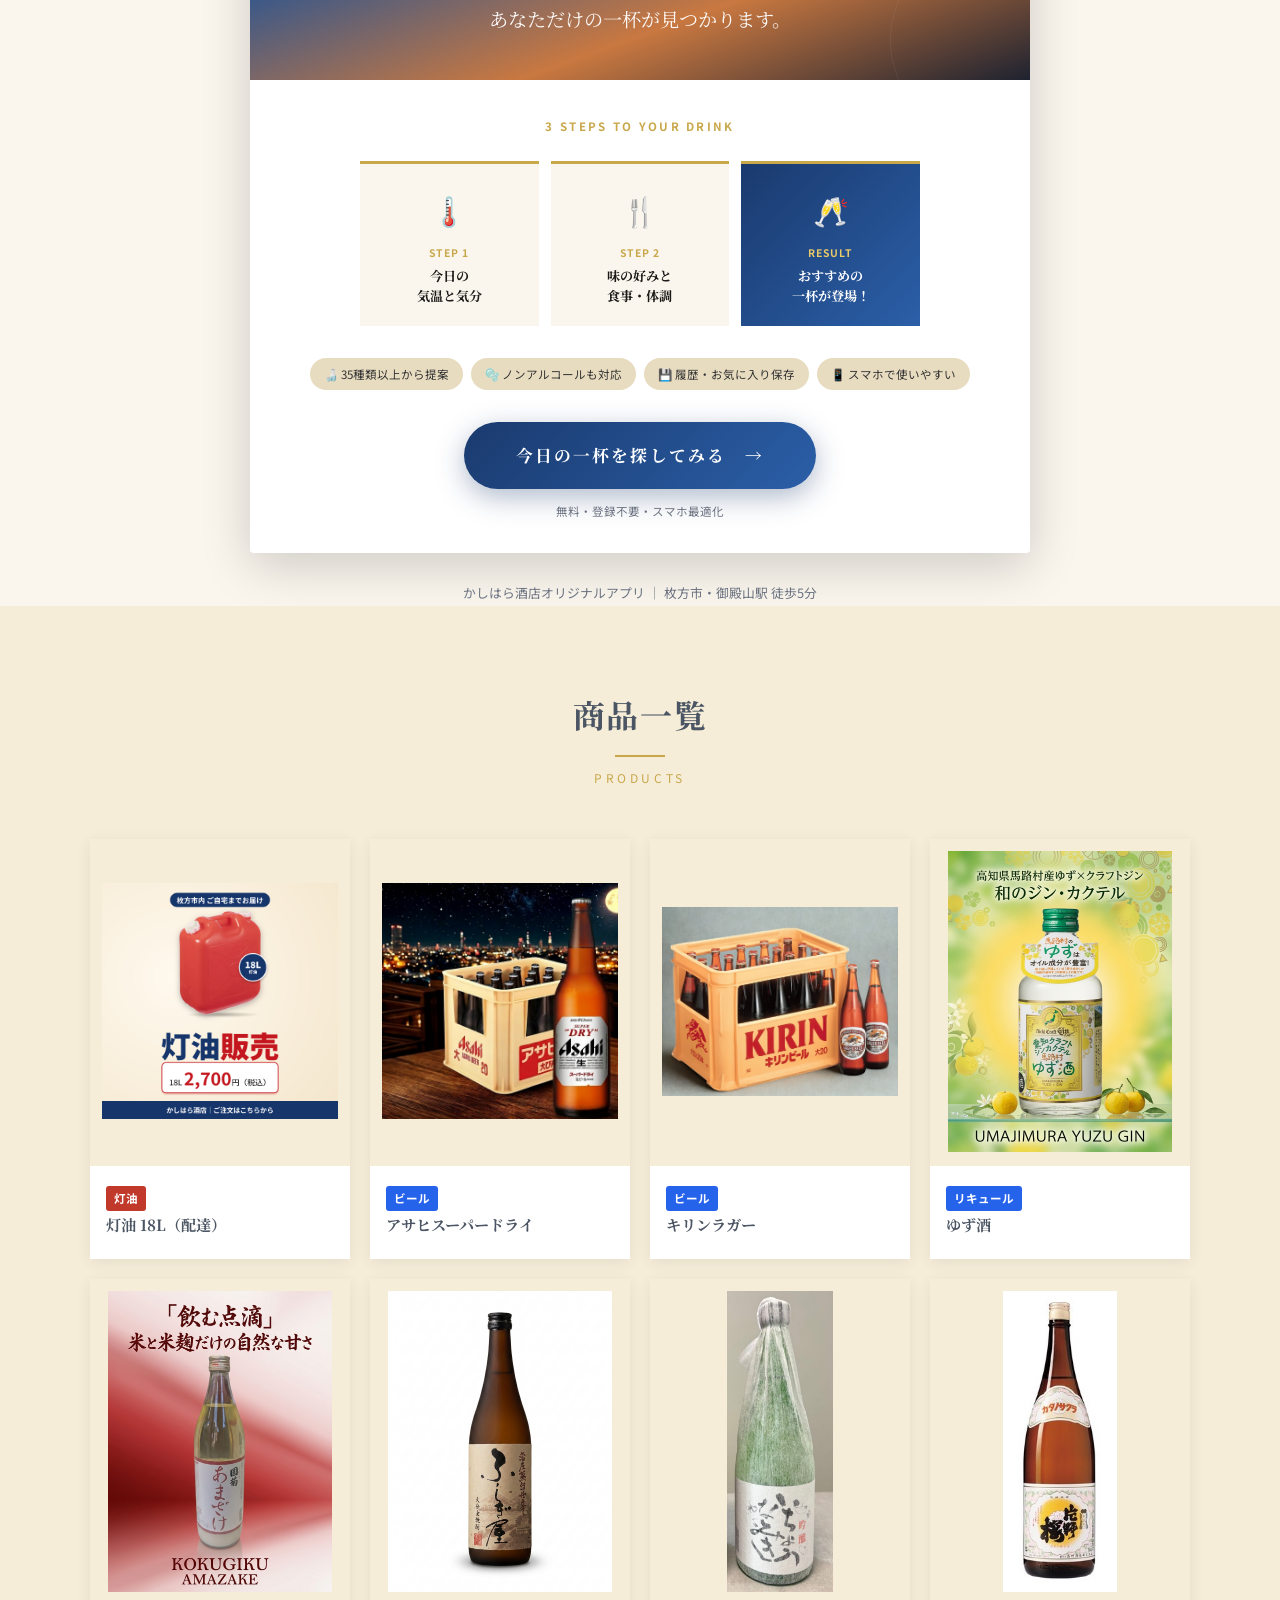
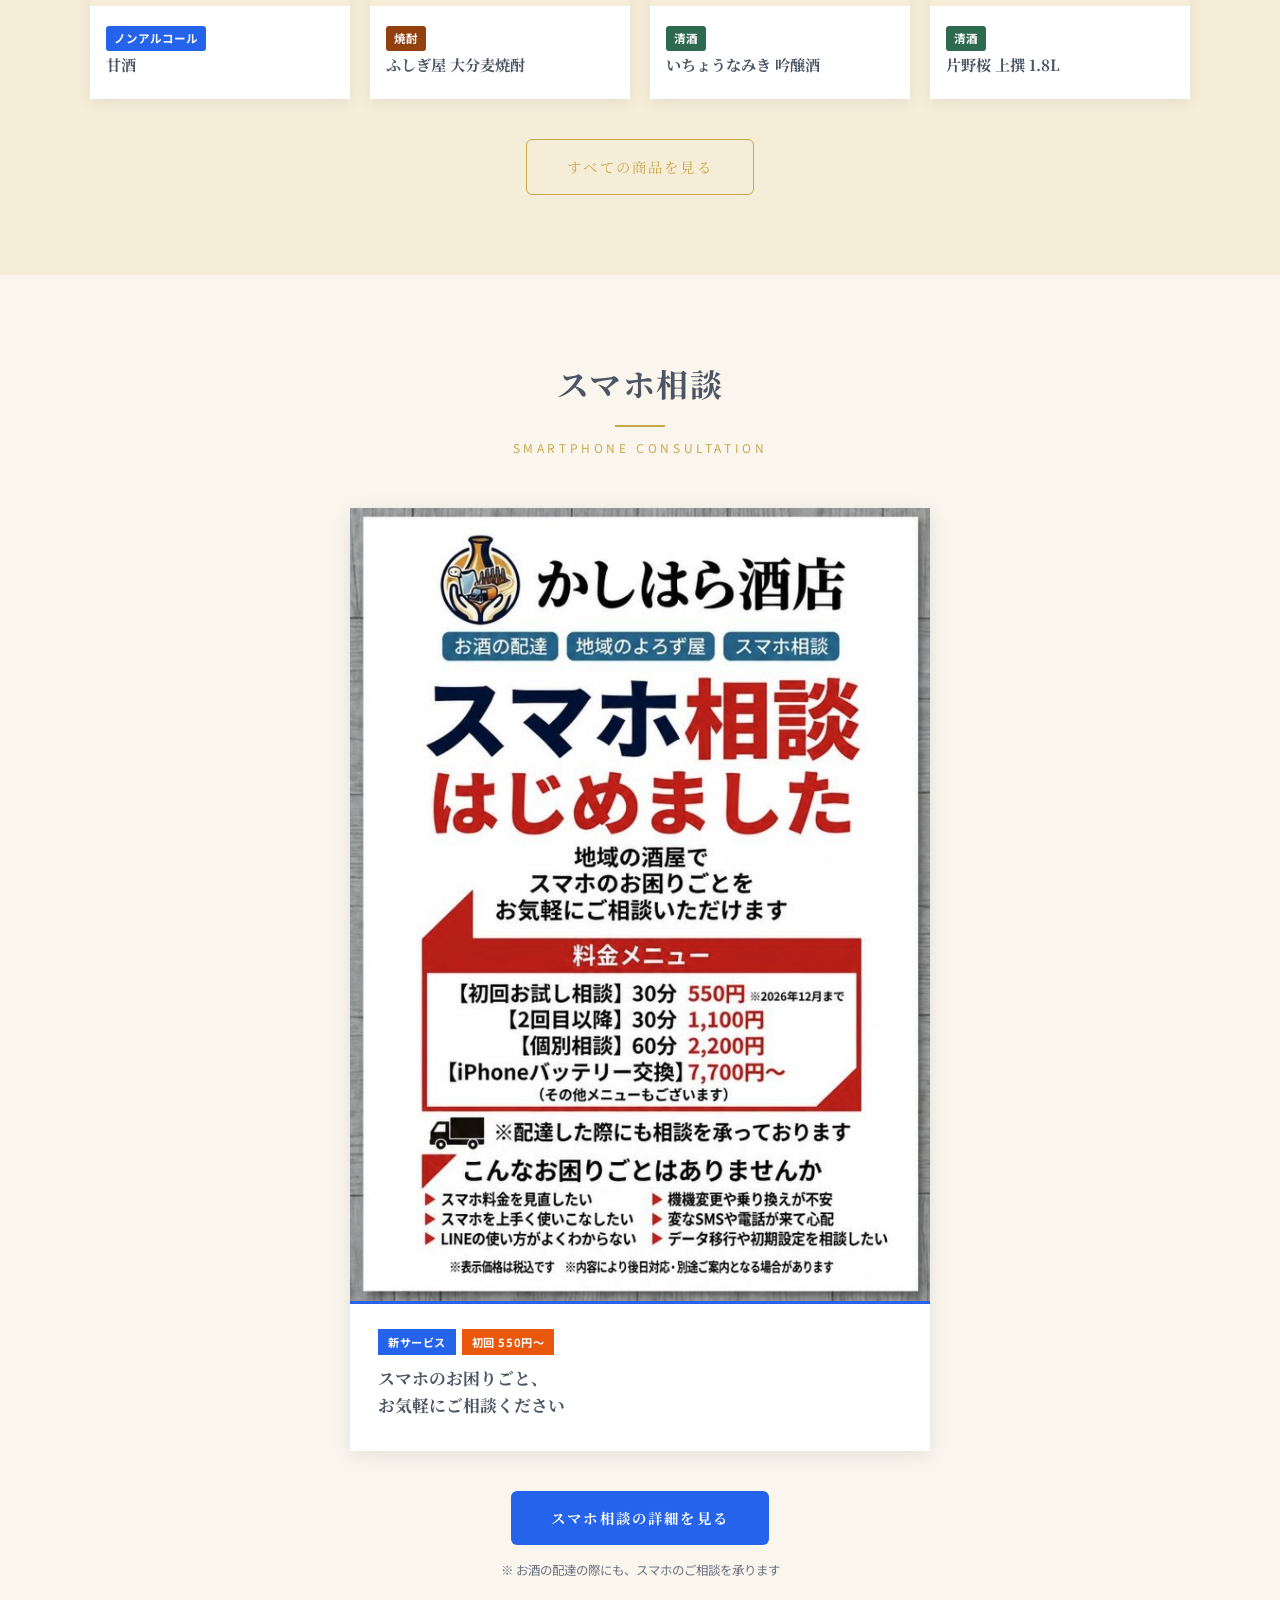
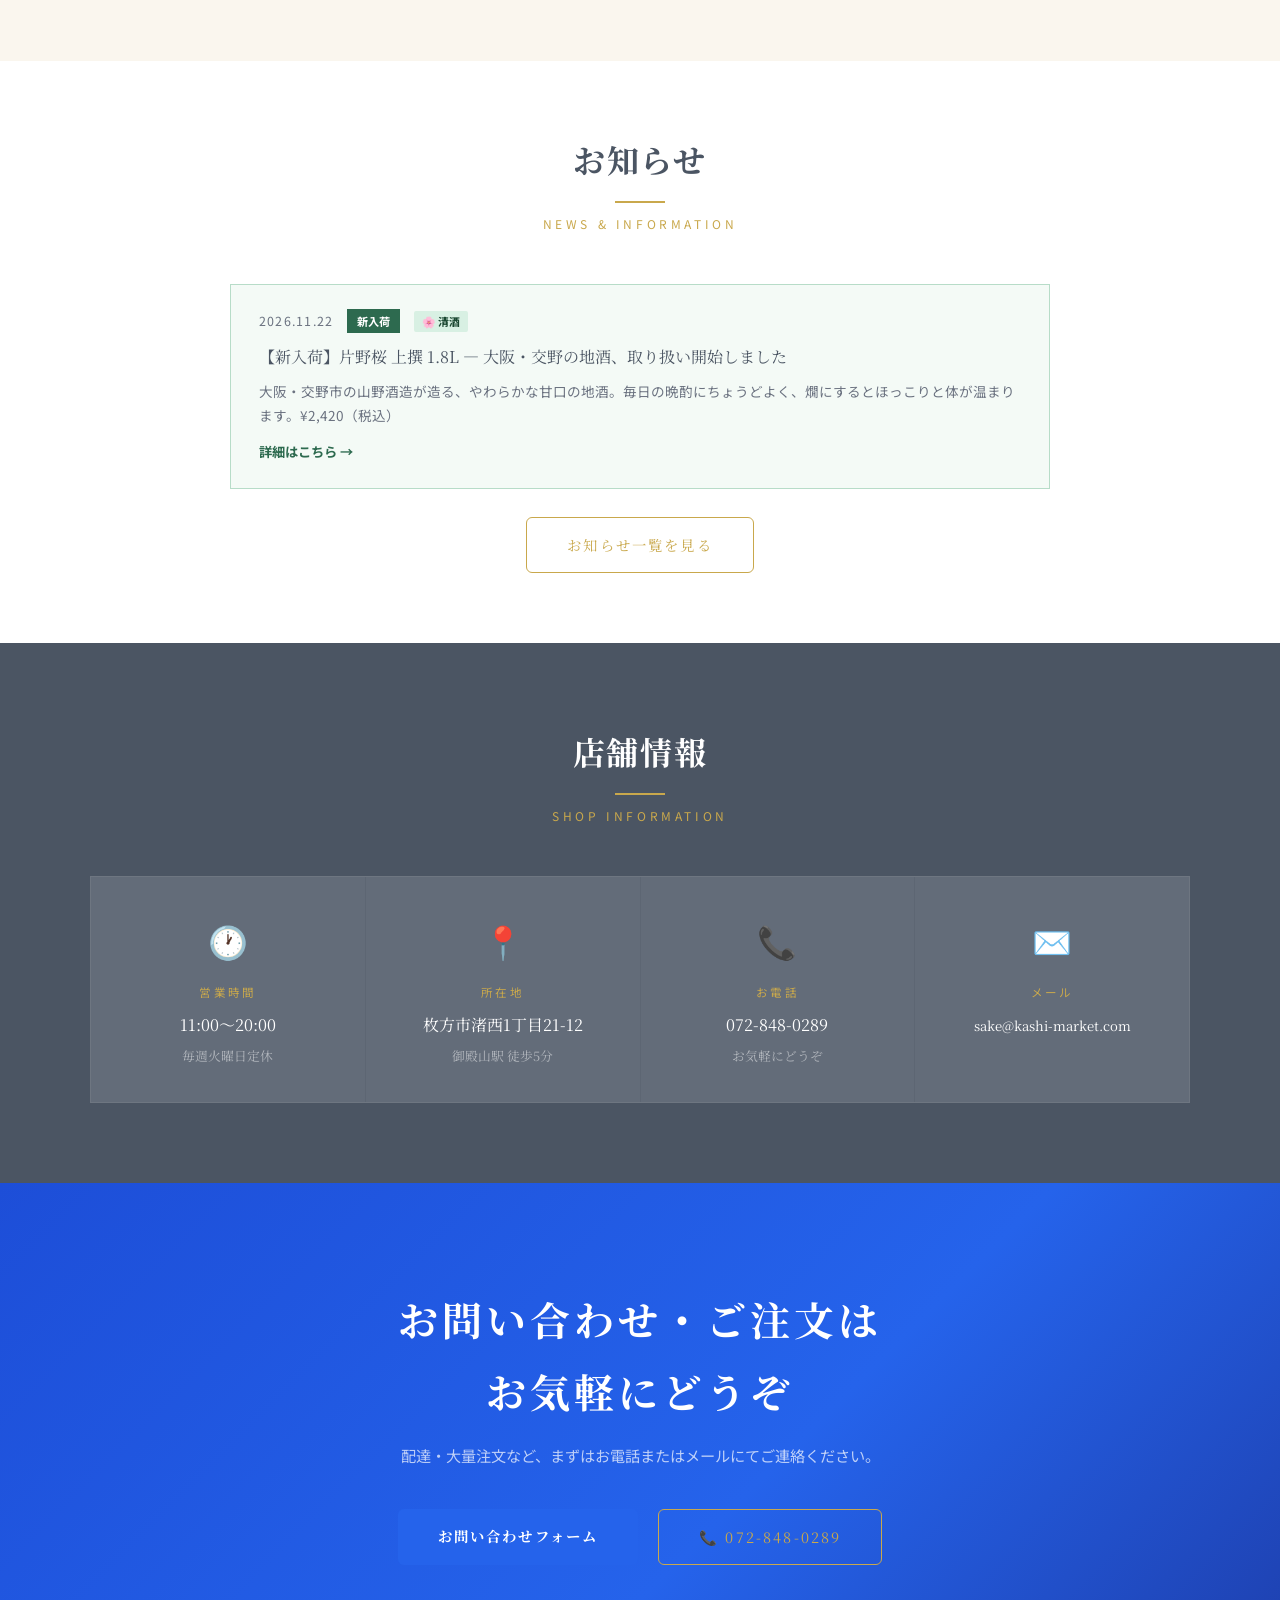
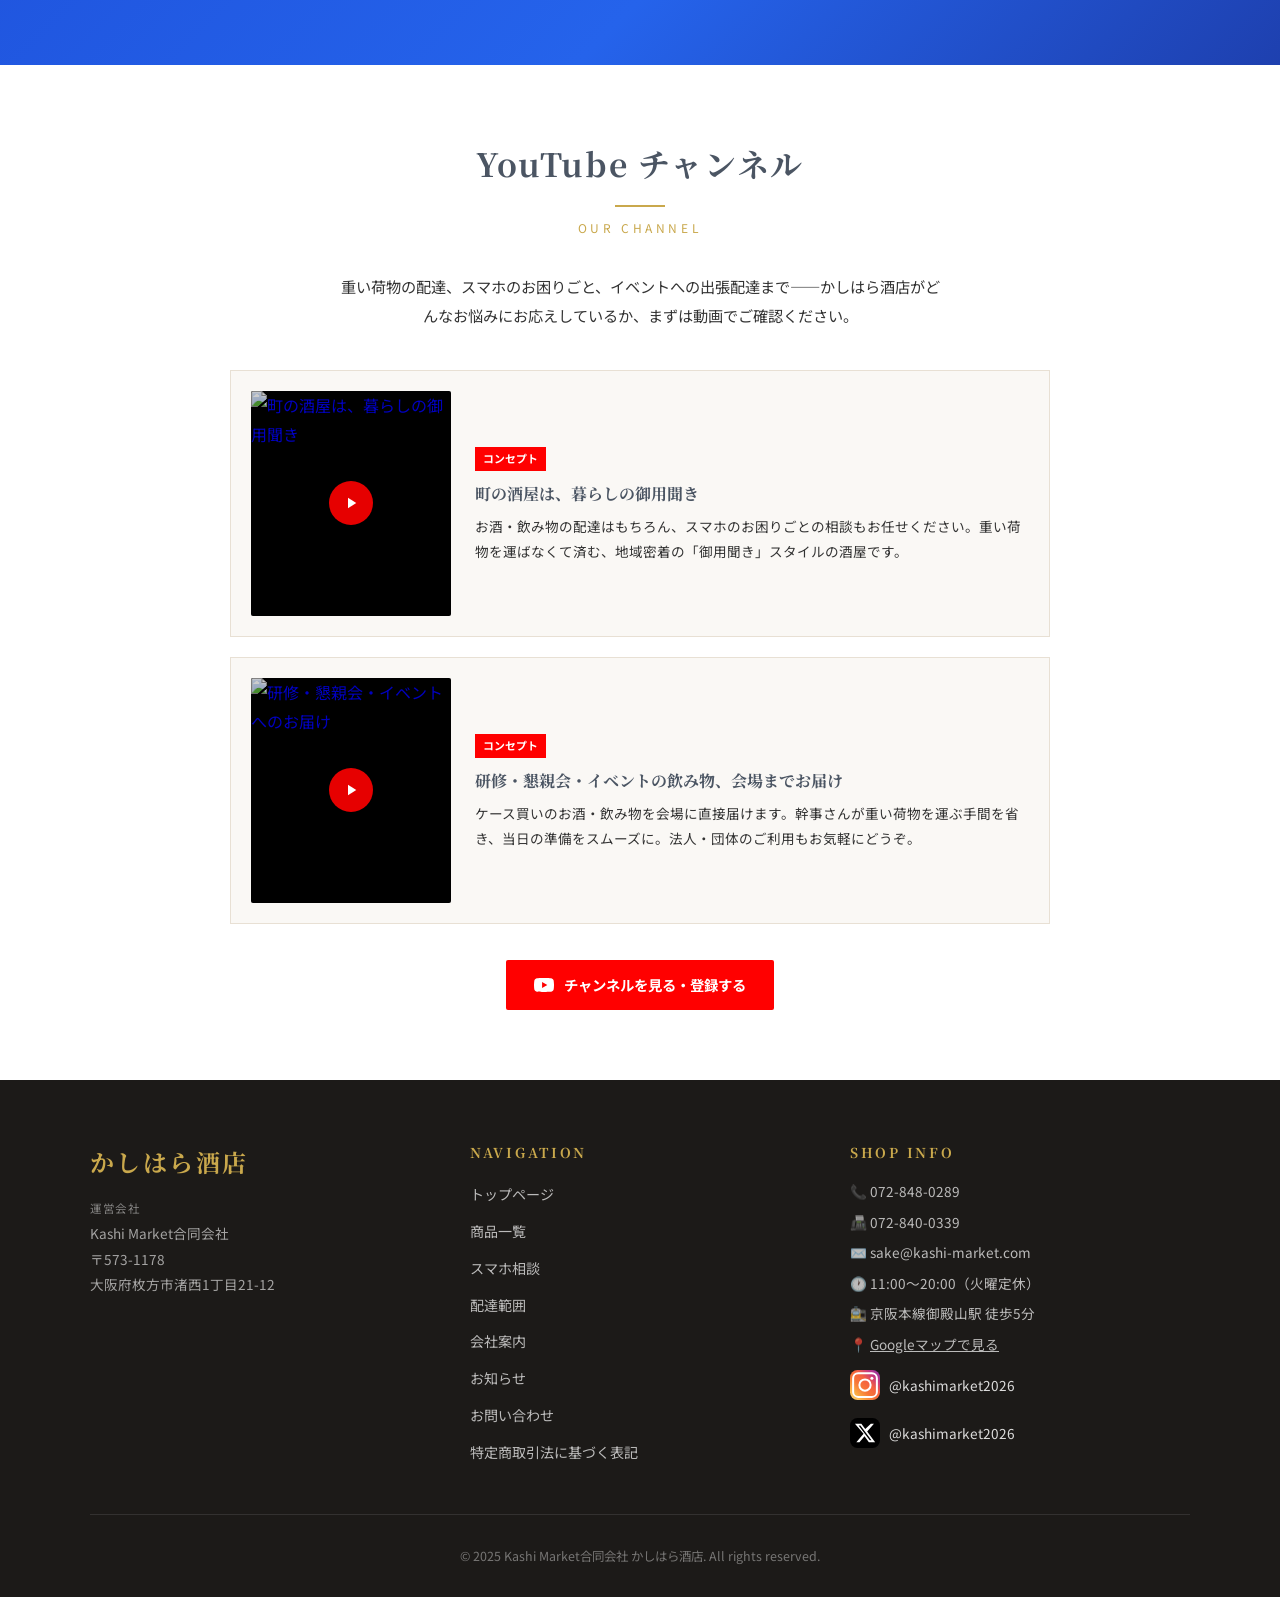
==== commit 723515e9: "YouTubeセクションの視認性改善・冒頭文を顧客ニーズ訴求に変更 - 背景を白（var(--color-white)）に変更し文字を黒系で読みやすく - 冒頭文をお悩み・業態説明に書き直し（配達/ス" ====
--- a/index.html
+++ b/index.html
@@ -1071,26 +1071,26 @@
   </section>
 
   <!-- YouTube チャンネル -->
-  <section style="background:var(--color-bg-dark);padding:70px 20px;">
+  <section style="background:var(--color-white);padding:70px 20px;">
     <div class="section-inner">
       <h2 class="section-title">YouTube チャンネル</h2>
       <p class="section-title-en">Our Channel</p>
-      <p style="text-align:center;font-size:0.9rem;color:var(--color-text-light);margin:-16px auto 40px;max-width:560px;line-height:1.8;">かしはら酒店がどんな思いでお酒を届けているか、動画でご覧いただけます。</p>
+      <p style="text-align:center;font-size:0.95rem;color:var(--color-text);margin:-16px auto 40px;max-width:600px;line-height:1.9;">重い荷物の配達、スマホのお困りごと、イベントへの出張配達まで——かしはら酒店がどんなお悩みにお応えしているか、まずは動画でご確認ください。</p>
 
       <!-- コンセプト動画カード -->
-      <div style="max-width:820px;margin:0 auto;display:flex;flex-direction:column;gap:24px;">
+      <div style="max-width:820px;margin:0 auto;display:flex;flex-direction:column;gap:20px;">
 
         <!-- 動画カード①：御用聞き -->
         <a href="https://www.youtube.com/shorts/xJ0beZYHkLM" target="_blank" rel="noopener noreferrer"
-          style="display:flex;gap:24px;align-items:center;text-decoration:none;background:rgba(255,255,255,0.04);border:1px solid rgba(255,255,255,0.08);padding:20px;transition:background 0.2s,transform 0.2s;flex-wrap:wrap;"
-          onmouseover="this.style.background='rgba(255,255,255,0.09)';this.style.transform='translateY(-2px)';"
-          onmouseout="this.style.background='rgba(255,255,255,0.04)';this.style.transform='translateY(0)';">
+          style="display:flex;gap:24px;align-items:center;text-decoration:none;background:#faf8f5;border:1px solid #e8e0d4;padding:20px;transition:box-shadow 0.2s,transform 0.2s;flex-wrap:wrap;"
+          onmouseover="this.style.boxShadow='0 6px 24px rgba(0,0,0,0.1)';this.style.transform='translateY(-2px)';"
+          onmouseout="this.style.boxShadow='none';this.style.transform='translateY(0)';">
           <!-- サムネイル -->
-          <div style="flex:0 0 auto;position:relative;width:200px;max-width:100%;">
+          <div style="flex:0 0 auto;">
             <div style="position:relative;width:200px;padding-top:112.5%;overflow:hidden;border-radius:2px;background:#000;">
               <img src="https://img.youtube.com/vi/xJ0beZYHkLM/hqdefault.jpg" alt="町の酒屋は、暮らしの御用聞き" loading="lazy"
                 style="position:absolute;top:0;left:0;width:100%;height:100%;object-fit:cover;">
-              <div style="position:absolute;inset:0;display:flex;align-items:center;justify-content:center;background:rgba(0,0,0,0.25);">
+              <div style="position:absolute;inset:0;display:flex;align-items:center;justify-content:center;background:rgba(0,0,0,0.2);">
                 <div style="width:44px;height:44px;background:rgba(255,0,0,0.9);border-radius:50%;display:flex;align-items:center;justify-content:center;">
                   <svg xmlns="http://www.w3.org/2000/svg" width="18" height="18" viewBox="0 0 24 24" fill="#fff"><path d="M8 5v14l11-7z"/></svg>
                 </div>
@@ -1100,22 +1100,22 @@
           <!-- テキスト -->
           <div style="flex:1 1 220px;min-width:200px;">
             <span style="display:inline-block;font-size:0.68rem;padding:2px 8px;background:#ff0000;color:#fff;font-weight:700;margin-bottom:10px;">コンセプト</span>
-            <h3 style="font-family:'Noto Serif JP',serif;font-size:1rem;color:#f5f0e8;line-height:1.6;margin-bottom:8px;">町の酒屋は、暮らしの御用聞き</h3>
-            <p style="font-size:0.83rem;color:rgba(255,255,255,0.6);line-height:1.8;">重いお酒の配達も、スマホのお悩み相談も。かしはら酒店が大切にしている「お客様の日常に寄り添う」姿勢をご紹介します。</p>
+            <h3 style="font-family:'Noto Serif JP',serif;font-size:1rem;color:var(--color-primary);line-height:1.6;margin-bottom:8px;">町の酒屋は、暮らしの御用聞き</h3>
+            <p style="font-size:0.85rem;color:var(--color-text);line-height:1.85;">お酒・飲み物の配達はもちろん、スマホのお困りごとの相談もお任せください。重い荷物を運ばなくて済む、地域密着の「御用聞き」スタイルの酒屋です。</p>
           </div>
         </a>
 
         <!-- 動画カード②：イベント配達 -->
         <a href="https://youtu.be/mnI5o7rmJoQ" target="_blank" rel="noopener noreferrer"
-          style="display:flex;gap:24px;align-items:center;text-decoration:none;background:rgba(255,255,255,0.04);border:1px solid rgba(255,255,255,0.08);padding:20px;transition:background 0.2s,transform 0.2s;flex-wrap:wrap;"
-          onmouseover="this.style.background='rgba(255,255,255,0.09)';this.style.transform='translateY(-2px)';"
-          onmouseout="this.style.background='rgba(255,255,255,0.04)';this.style.transform='translateY(0)';">
+          style="display:flex;gap:24px;align-items:center;text-decoration:none;background:#faf8f5;border:1px solid #e8e0d4;padding:20px;transition:box-shadow 0.2s,transform 0.2s;flex-wrap:wrap;"
+          onmouseover="this.style.boxShadow='0 6px 24px rgba(0,0,0,0.1)';this.style.transform='translateY(-2px)';"
+          onmouseout="this.style.boxShadow='none';this.style.transform='translateY(0)';">
           <!-- サムネイル -->
-          <div style="flex:0 0 auto;position:relative;width:200px;max-width:100%;">
+          <div style="flex:0 0 auto;">
             <div style="position:relative;width:200px;padding-top:112.5%;overflow:hidden;border-radius:2px;background:#000;">
               <img src="https://img.youtube.com/vi/mnI5o7rmJoQ/hqdefault.jpg" alt="研修・懇親会・イベントへのお届け" loading="lazy"
                 style="position:absolute;top:0;left:0;width:100%;height:100%;object-fit:cover;">
-              <div style="position:absolute;inset:0;display:flex;align-items:center;justify-content:center;background:rgba(0,0,0,0.25);">
+              <div style="position:absolute;inset:0;display:flex;align-items:center;justify-content:center;background:rgba(0,0,0,0.2);">
                 <div style="width:44px;height:44px;background:rgba(255,0,0,0.9);border-radius:50%;display:flex;align-items:center;justify-content:center;">
                   <svg xmlns="http://www.w3.org/2000/svg" width="18" height="18" viewBox="0 0 24 24" fill="#fff"><path d="M8 5v14l11-7z"/></svg>
                 </div>
@@ -1125,8 +1125,8 @@
           <!-- テキスト -->
           <div style="flex:1 1 220px;min-width:200px;">
             <span style="display:inline-block;font-size:0.68rem;padding:2px 8px;background:#ff0000;color:#fff;font-weight:700;margin-bottom:10px;">コンセプト</span>
-            <h3 style="font-family:'Noto Serif JP',serif;font-size:1rem;color:#f5f0e8;line-height:1.6;margin-bottom:8px;">研修・懇親会・イベントの飲み物、会場までお届け</h3>
-            <p style="font-size:0.83rem;color:rgba(255,255,255,0.6);line-height:1.8;">幹事さんの手間を省く、かしはら酒店の法人向け配達サービス。箱買いのお酒・飲み物を会場に直接届けます。</p>
+            <h3 style="font-family:'Noto Serif JP',serif;font-size:1rem;color:var(--color-primary);line-height:1.6;margin-bottom:8px;">研修・懇親会・イベントの飲み物、会場までお届け</h3>
+            <p style="font-size:0.85rem;color:var(--color-text);line-height:1.85;">ケース買いのお酒・飲み物を会場に直接届けます。幹事さんが重い荷物を運ぶ手間を省き、当日の準備をスムーズに。法人・団体のご利用もお気軽にどうぞ。</p>
           </div>
         </a>
 
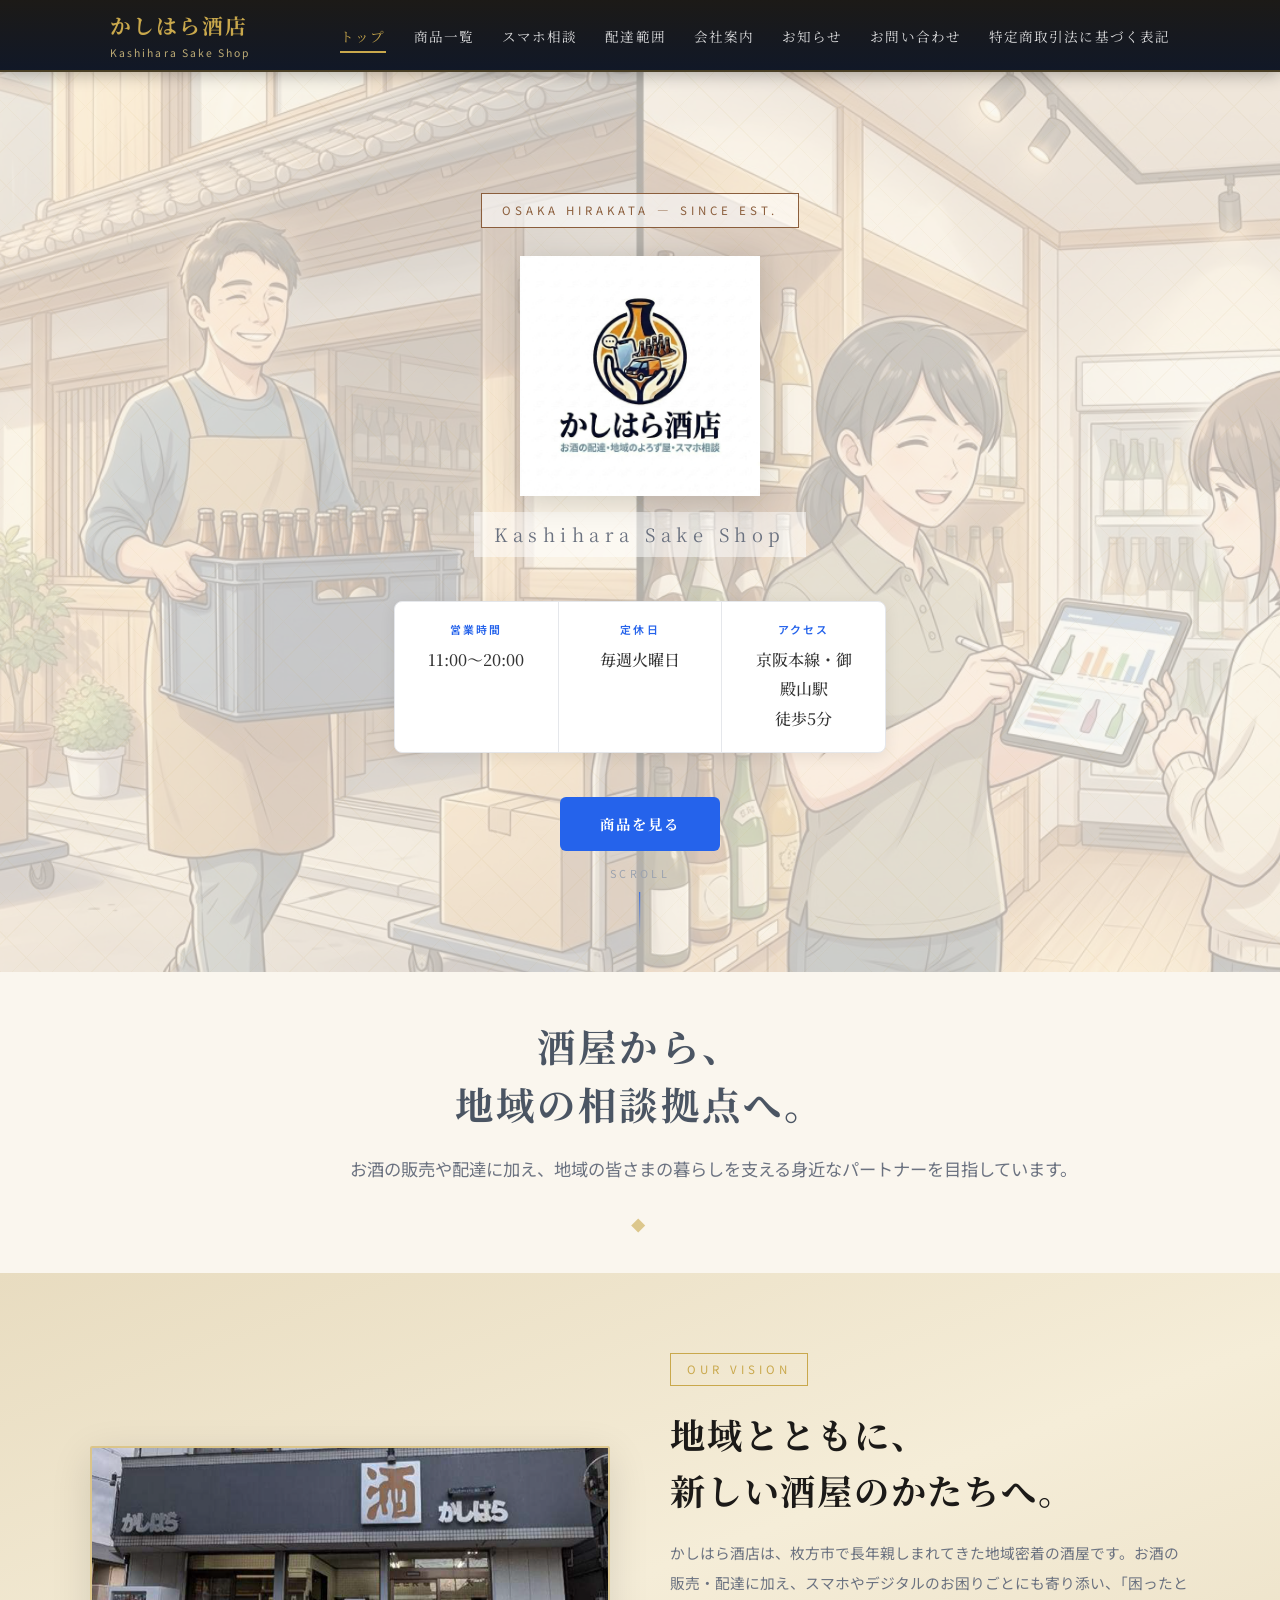
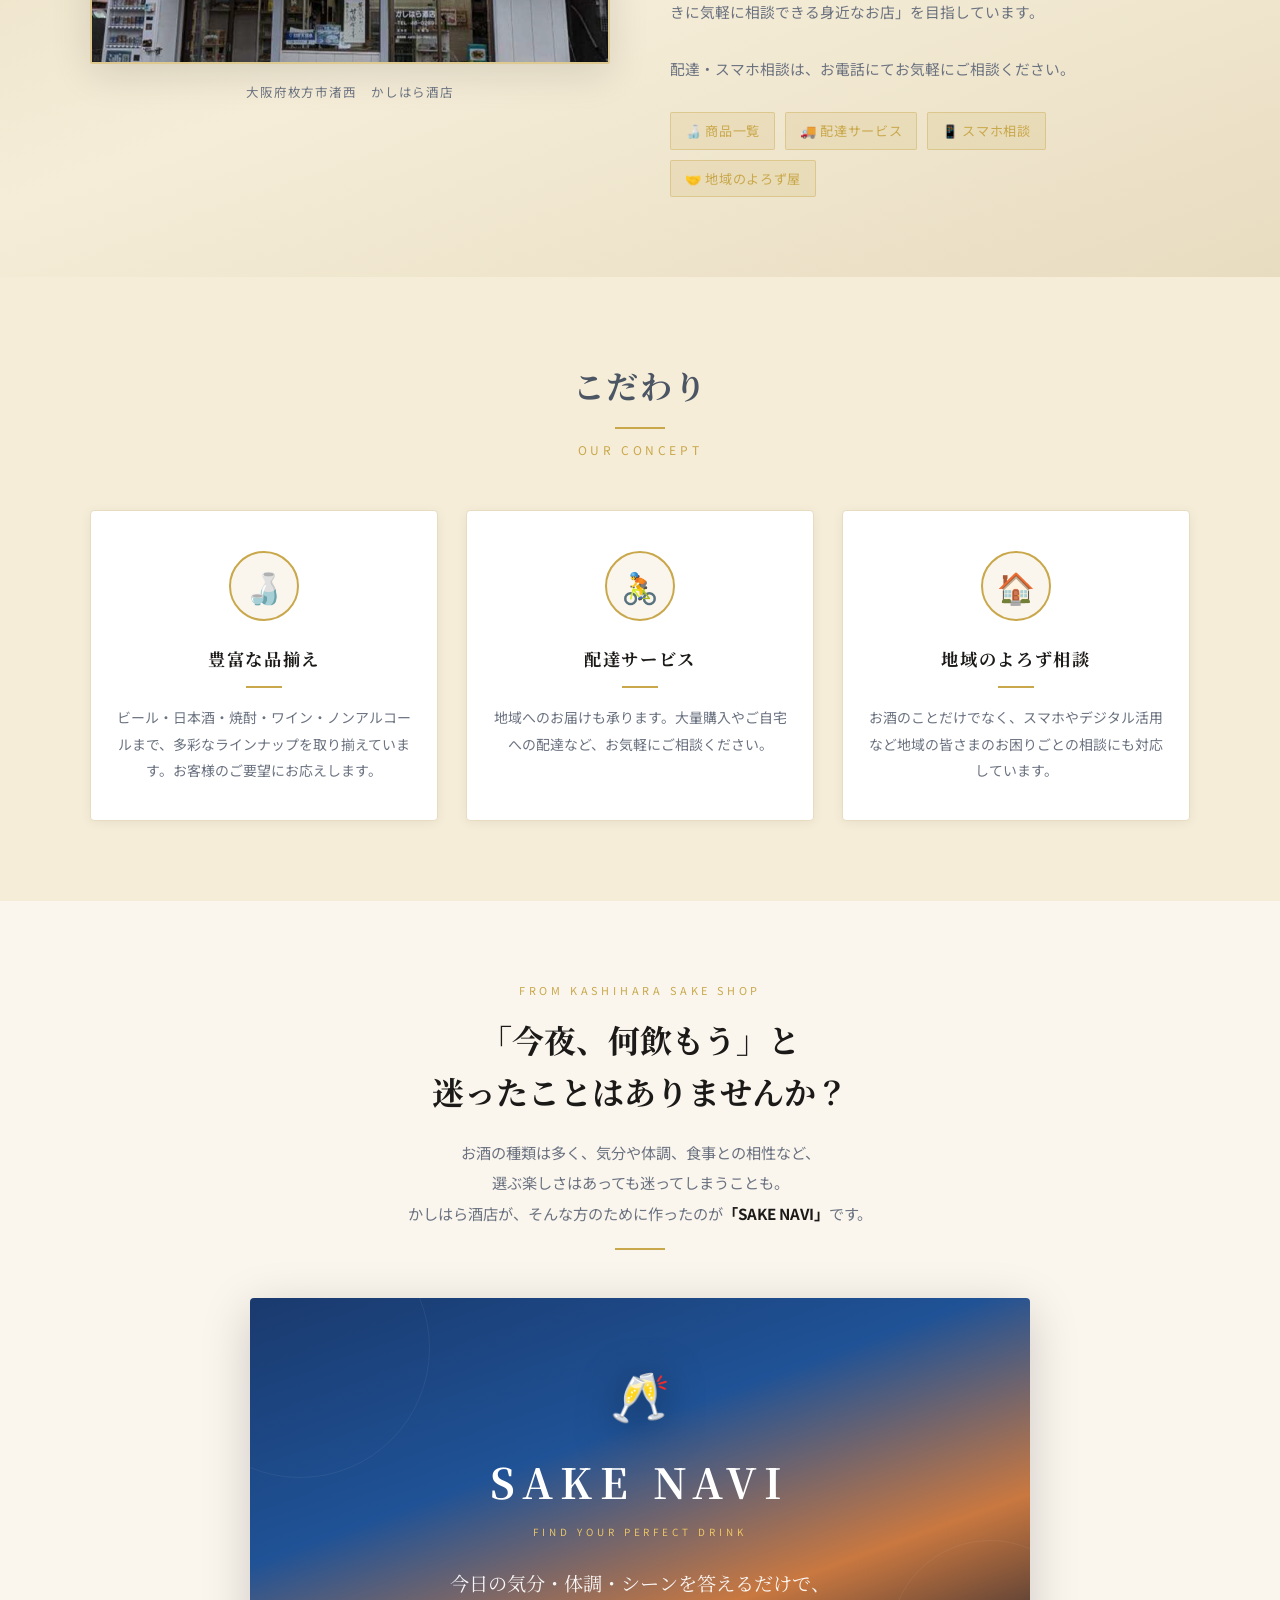
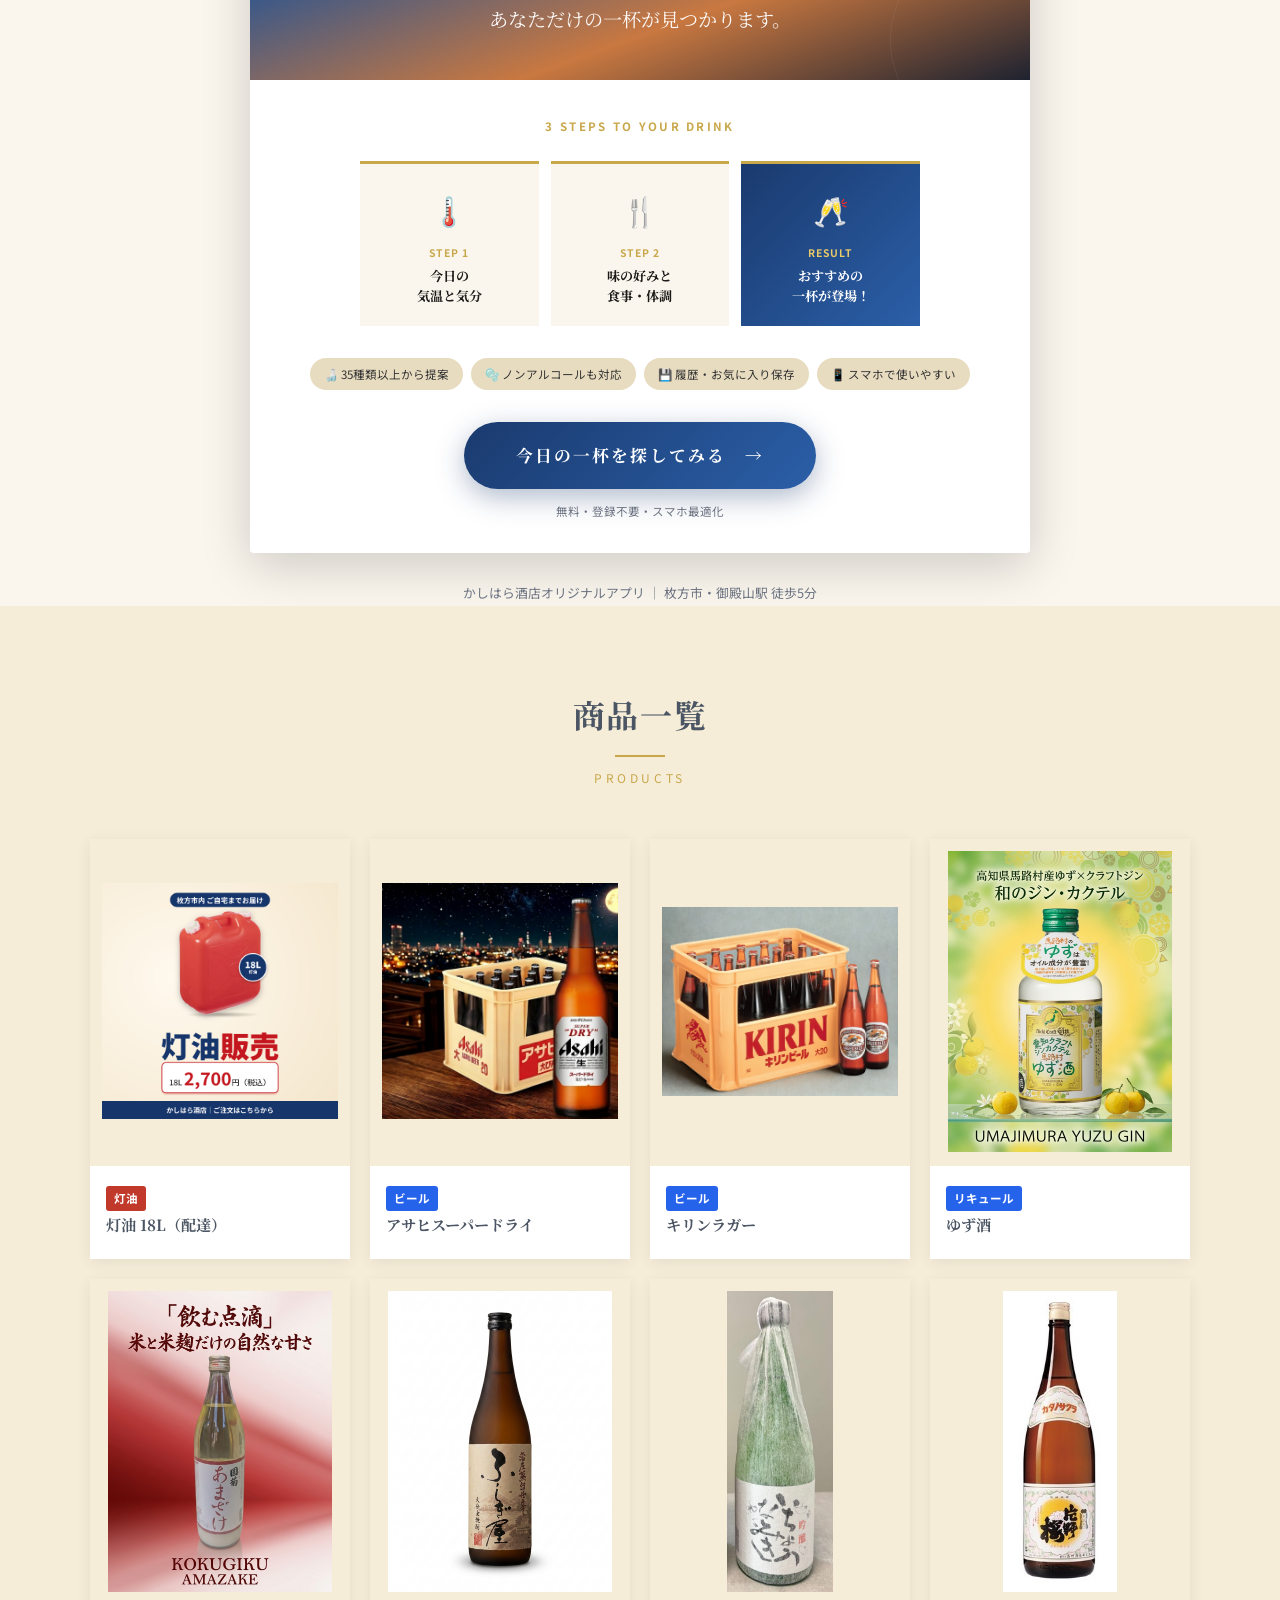
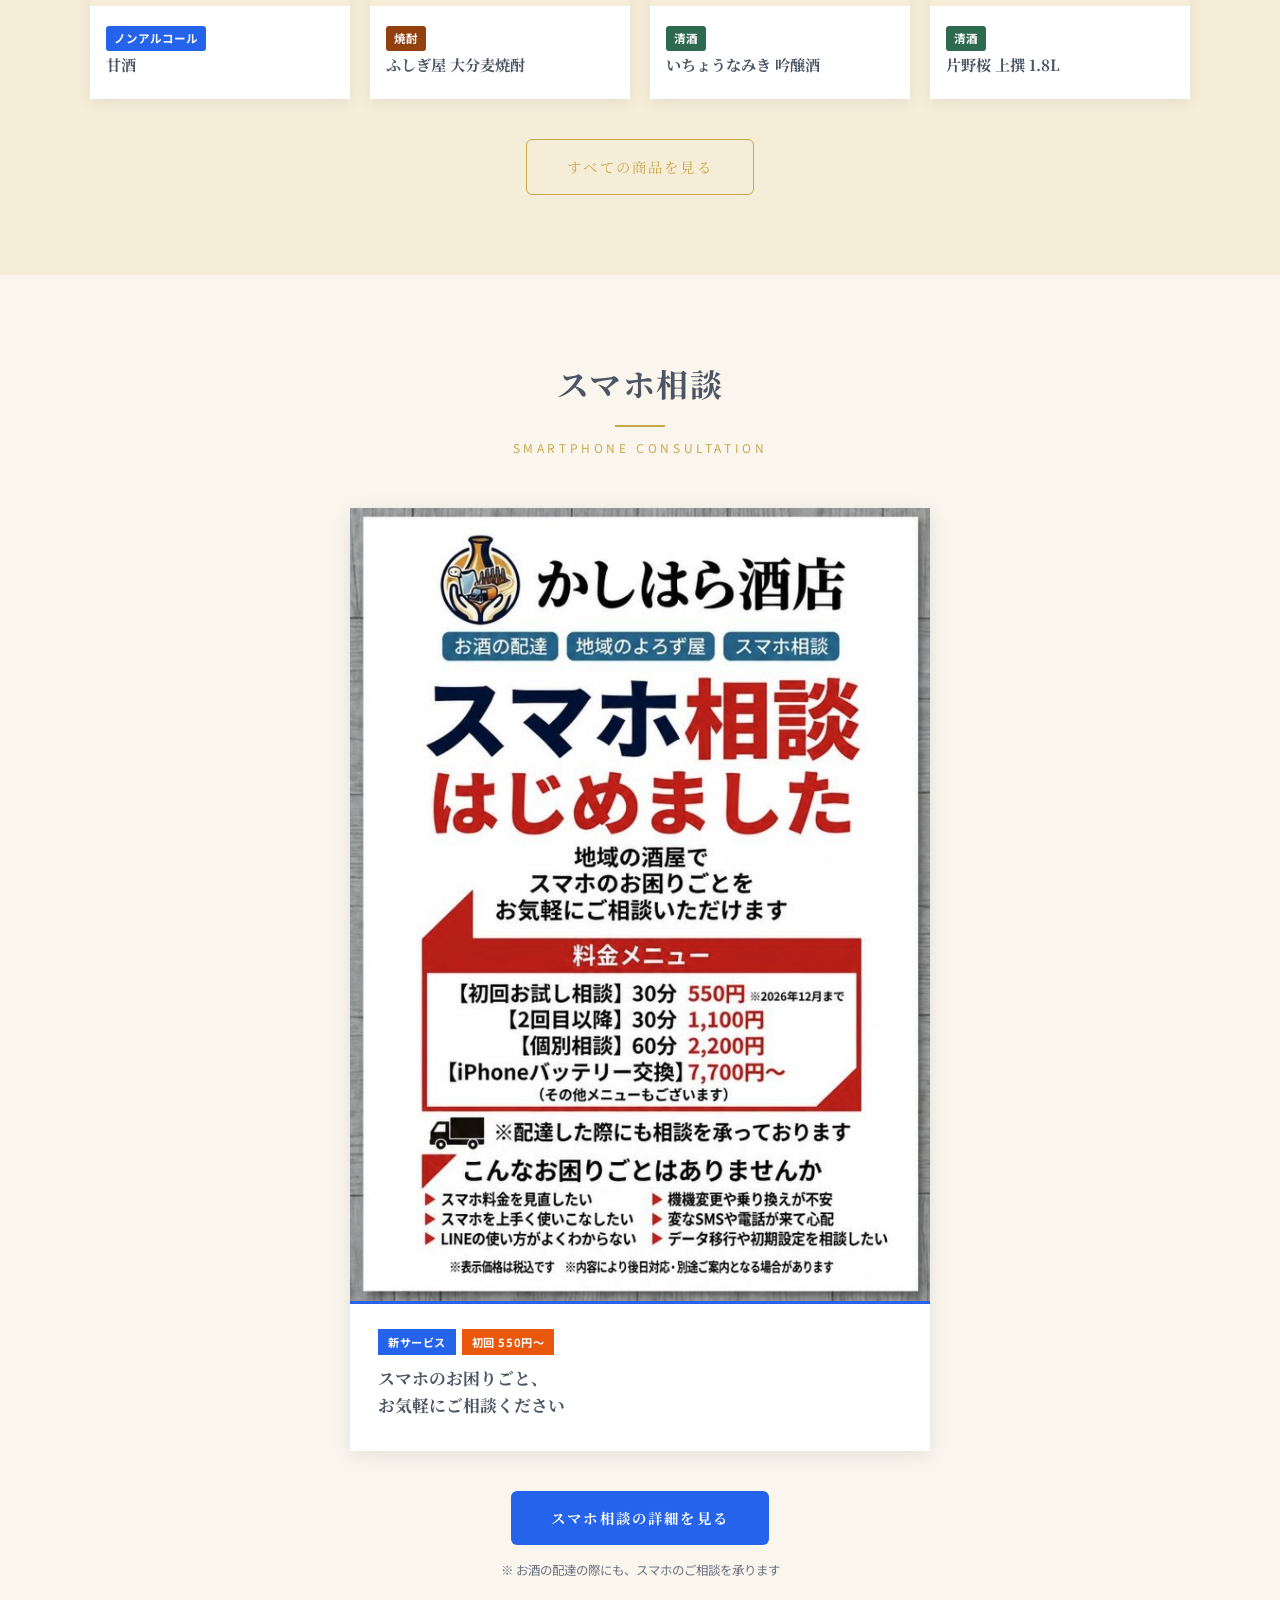
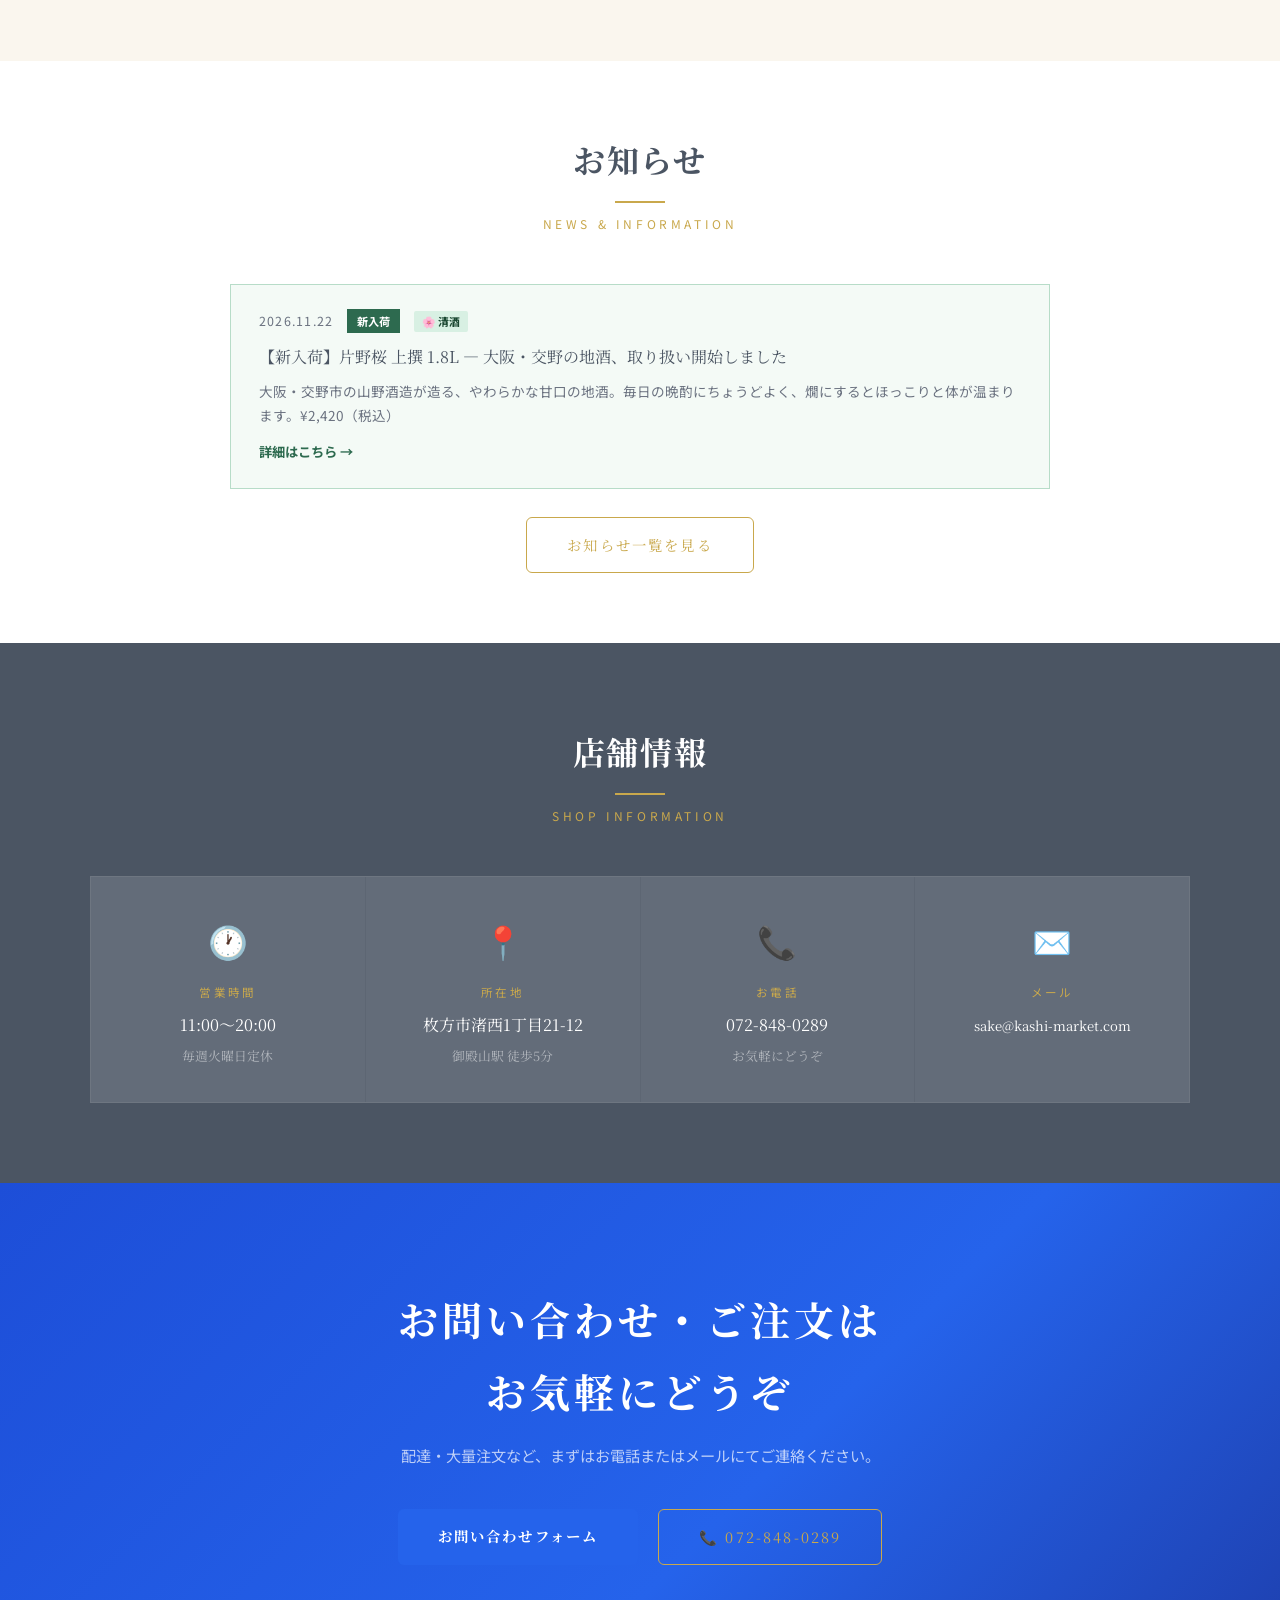
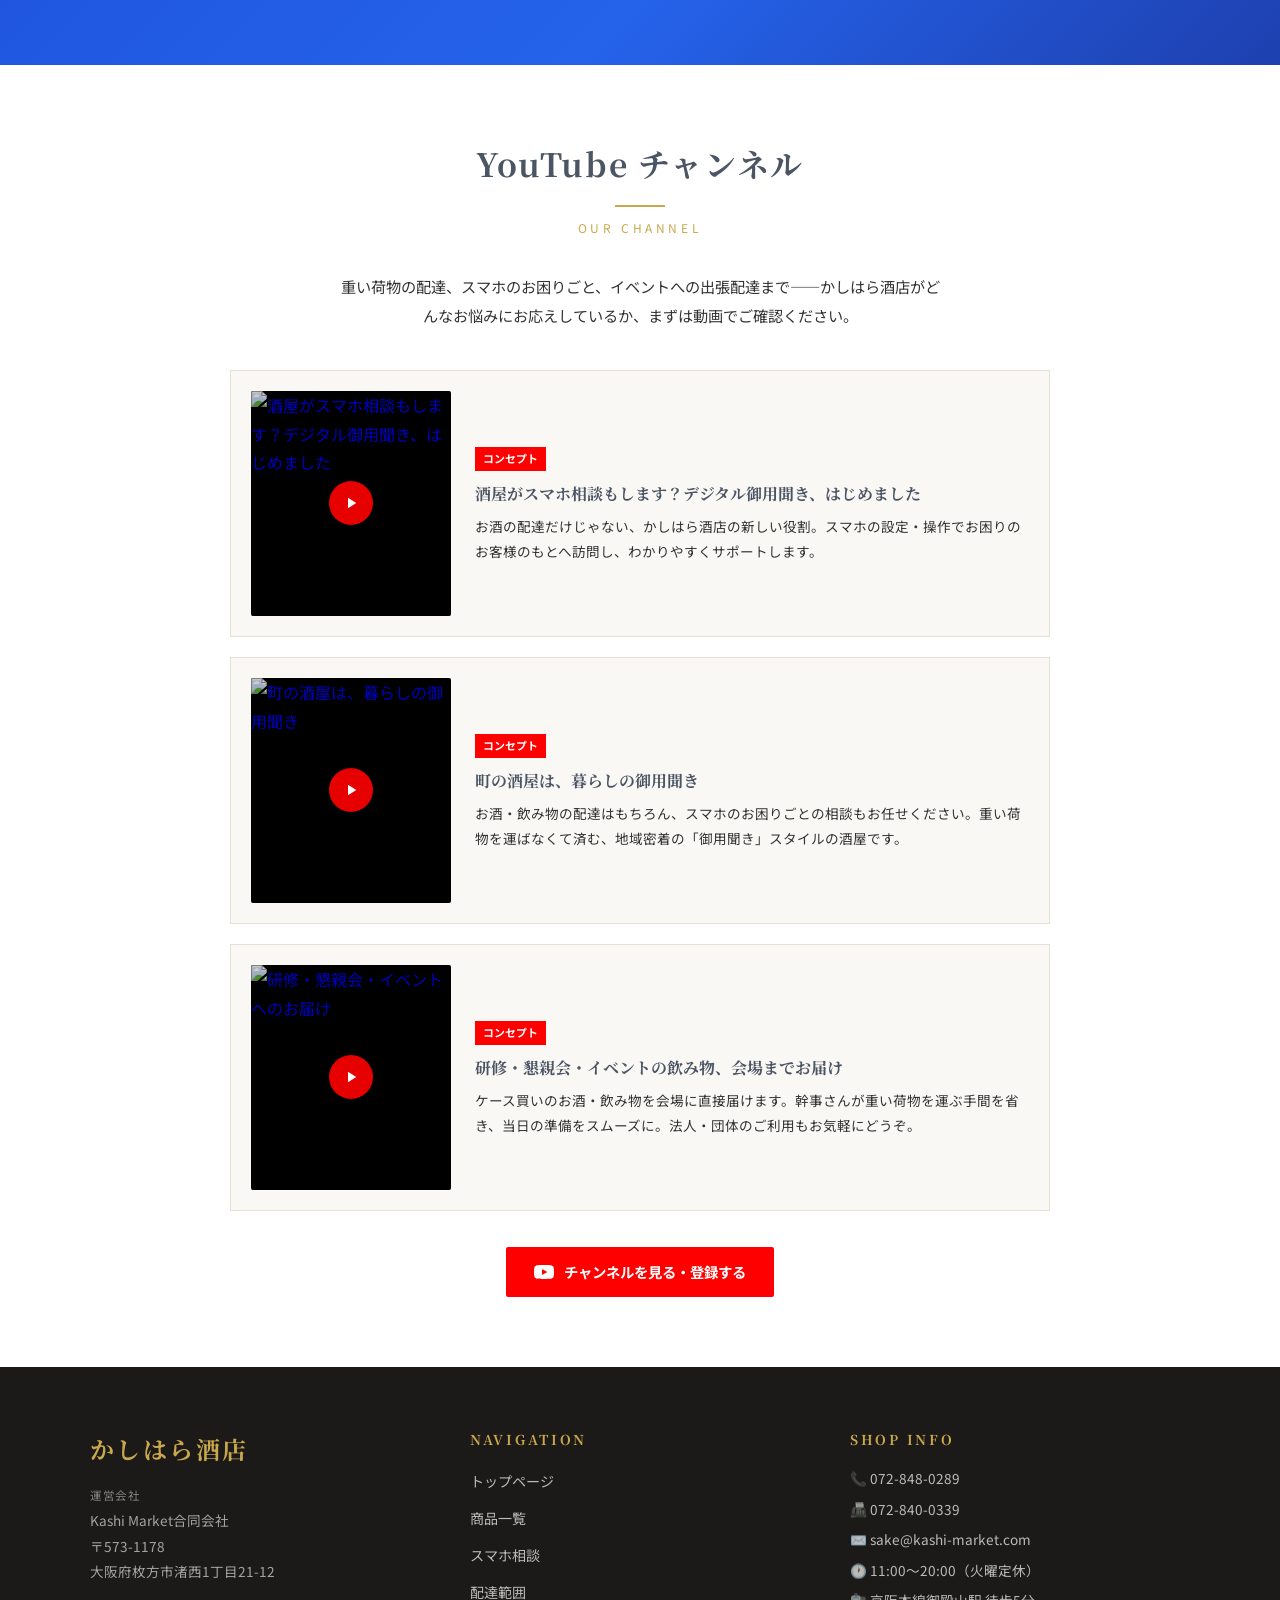
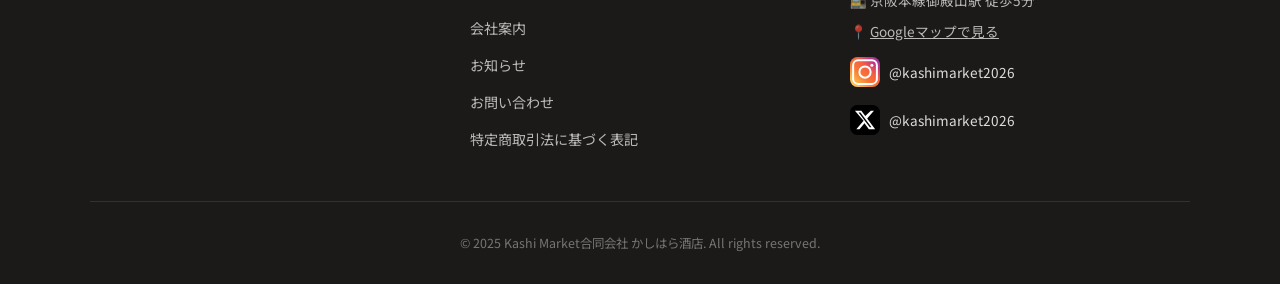
==== commit eac435ae: "YouTubeセクションにコンセプト動画③を追加（先頭） 「酒屋がスマホ相談もします？デジタル御用聞き、はじめました」(A-0CMfmeOTk) を3本のうち一番上に挿入。  Co-Authored-" ====
--- a/index.html
+++ b/index.html
@@ -1080,7 +1080,32 @@
       <!-- コンセプト動画カード -->
       <div style="max-width:820px;margin:0 auto;display:flex;flex-direction:column;gap:20px;">
 
-        <!-- 動画カード①：御用聞き -->
+        <!-- 動画カード①：デジタル御用聞き（新着） -->
+        <a href="https://youtube.com/shorts/A-0CMfmeOTk" target="_blank" rel="noopener noreferrer"
+          style="display:flex;gap:24px;align-items:center;text-decoration:none;background:#faf8f5;border:1px solid #e8e0d4;padding:20px;transition:box-shadow 0.2s,transform 0.2s;flex-wrap:wrap;"
+          onmouseover="this.style.boxShadow='0 6px 24px rgba(0,0,0,0.1)';this.style.transform='translateY(-2px)';"
+          onmouseout="this.style.boxShadow='none';this.style.transform='translateY(0)';">
+          <!-- サムネイル -->
+          <div style="flex:0 0 auto;">
+            <div style="position:relative;width:200px;padding-top:112.5%;overflow:hidden;border-radius:2px;background:#000;">
+              <img src="https://img.youtube.com/vi/A-0CMfmeOTk/hqdefault.jpg" alt="酒屋がスマホ相談もします？デジタル御用聞き、はじめました" loading="lazy"
+                style="position:absolute;top:0;left:0;width:100%;height:100%;object-fit:cover;">
+              <div style="position:absolute;inset:0;display:flex;align-items:center;justify-content:center;background:rgba(0,0,0,0.2);">
+                <div style="width:44px;height:44px;background:rgba(255,0,0,0.9);border-radius:50%;display:flex;align-items:center;justify-content:center;">
+                  <svg xmlns="http://www.w3.org/2000/svg" width="18" height="18" viewBox="0 0 24 24" fill="#fff"><path d="M8 5v14l11-7z"/></svg>
+                </div>
+              </div>
+            </div>
+          </div>
+          <!-- テキスト -->
+          <div style="flex:1 1 220px;min-width:200px;">
+            <span style="display:inline-block;font-size:0.68rem;padding:2px 8px;background:#ff0000;color:#fff;font-weight:700;margin-bottom:10px;">コンセプト</span>
+            <h3 style="font-family:'Noto Serif JP',serif;font-size:1rem;color:var(--color-primary);line-height:1.6;margin-bottom:8px;">酒屋がスマホ相談もします？デジタル御用聞き、はじめました</h3>
+            <p style="font-size:0.85rem;color:var(--color-text);line-height:1.85;">お酒の配達だけじゃない、かしはら酒店の新しい役割。スマホの設定・操作でお困りのお客様のもとへ訪問し、わかりやすくサポートします。</p>
+          </div>
+        </a>
+
+        <!-- 動画カード②：御用聞き -->
         <a href="https://www.youtube.com/shorts/xJ0beZYHkLM" target="_blank" rel="noopener noreferrer"
           style="display:flex;gap:24px;align-items:center;text-decoration:none;background:#faf8f5;border:1px solid #e8e0d4;padding:20px;transition:box-shadow 0.2s,transform 0.2s;flex-wrap:wrap;"
           onmouseover="this.style.boxShadow='0 6px 24px rgba(0,0,0,0.1)';this.style.transform='translateY(-2px)';"
